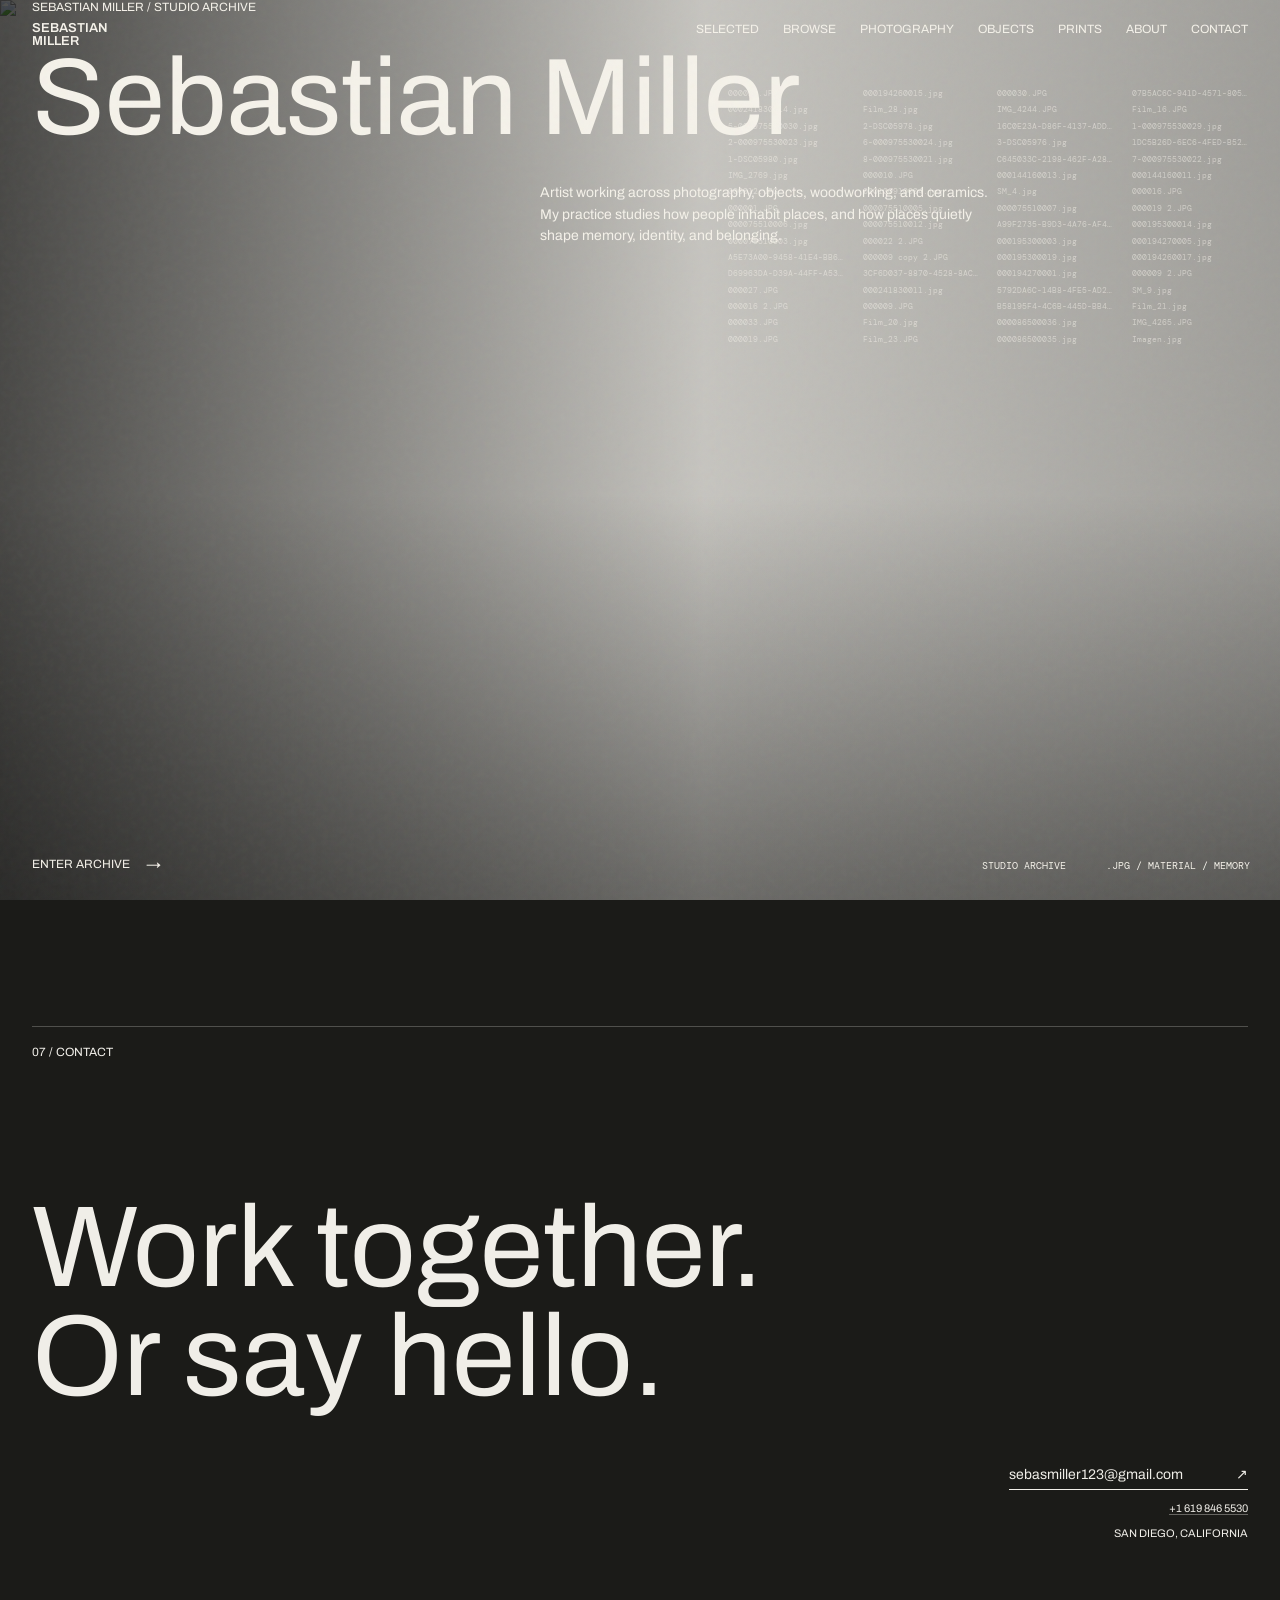
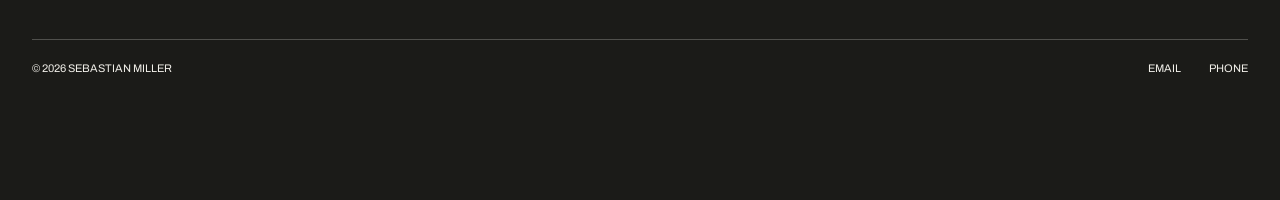
==== index.html @ 16d0d851 "Publish Sebastian Miller portfolio" ====
<!doctype html>
<html lang="en">
<head>
  <meta charset="UTF-8">
  <meta name="viewport" content="width=device-width, initial-scale=1.0">
  <meta name="description" content="Sebastian Miller portfolio exploring photography, objects, place, memory, identity, and material culture.">
  <title>Sebastian Miller - Photography and Objects</title>
  <link rel="preconnect" href="https://fonts.googleapis.com">
  <link rel="preconnect" href="https://fonts.gstatic.com" crossorigin>
  <link href="https://fonts.googleapis.com/css2?family=Archivo:wght@300;400;500;600&family=DM+Mono:wght@300;400&display=swap" rel="stylesheet">
  <link rel="stylesheet" href="styles.css">
</head>
<body>
  <div class="grain" aria-hidden="true"></div>
  <header class="site-header">
    <a class="wordmark" href="#home" data-section-link="home" aria-label="Sebastian Miller, home"><span>Sebastian</span><span>Miller</span></a>
    <button class="menu-toggle" aria-expanded="false" aria-controls="site-nav"><span>Menu</span><span class="menu-icon"></span></button>
    <nav id="site-nav" class="site-nav" aria-label="Primary navigation">
      <a href="#selected" data-section-link="selected">Selected</a>
      <a href="#work" data-section-link="work">Browse</a>
      <a href="#photography" data-section-link="photography">Photography</a>
      <a href="#objects" data-section-link="objects">Objects</a>
      <a href="#prints" data-section-link="prints">Prints</a>
      <a href="#about" data-section-link="about">About</a>
      <a href="#contact" data-section-link="contact">Contact</a>
    </nav>
  </header>

  <main id="top">
    <section id="home" class="hero nav-hero site-panel active-panel">
      <div class="hero-copy">
        <p class="eyebrow">Sebastian Miller / Studio Archive</p>
        <h1>Sebastian Miller</h1>
        <p class="hero-note">Artist working across photography, objects, woodworking, and ceramics. My practice studies how people inhabit places, and how places quietly shape memory, identity, and belonging.</p>
      </div>
      <div class="archive-code" aria-hidden="true">
<div class="archive-column"><span>000011.JPG</span><span>000241830014.jpg</span><span>5-000975530030.jpg</span><span>2-000975530023.jpg</span><span>1-DSC05980.jpg</span><span>IMG_2769.jpg</span><span>000012.JPG</span><span>000001.JPG</span><span>000075510006.jpg</span><span>000075510003.jpg</span><span>A5E73A00-9458-41E4-BB6E-BE248E850BDD.jpg</span><span>D69963DA-D39A-44FF-A53E-682F932A05EB.jpg</span><span>000027.JPG</span><span>000016 2.JPG</span><span>000033.JPG</span><span>000019.JPG</span></div>
<div class="archive-column"><span>000194260015.jpg</span><span>Film_28.jpg</span><span>2-DSC05978.jpg</span><span>6-000975530024.jpg</span><span>8-000975530021.jpg</span><span>000010.JPG</span><span>000100910004.jpg</span><span>000075510005.jpg</span><span>000075510012.jpg</span><span>000022 2.JPG</span><span>000009 copy 2.JPG</span><span>3CF6D037-8870-4528-8AC1-1853004C010E.jpg</span><span>000241830011.jpg</span><span>000009.JPG</span><span>Film_20.jpg</span><span>Film_23.JPG</span></div>
<div class="archive-column"><span>000030.JPG</span><span>IMG_4244.JPG</span><span>16C0E23A-D86F-4137-ADDE-1408813AC9B0_L0_001-3_23_2026, 11_59_00 PM.jpg</span><span>3-DSC05976.jpg</span><span>C645033C-2198-462F-A28F-941F635E1765_L0_001-3_23_2026, 11_59_03 PM.jpg</span><span>000144160013.jpg</span><span>SM_4.jpg</span><span>000075510007.jpg</span><span>A99F2735-B9D3-4A76-AF4C-BC0A493AC32F.jpg</span><span>000195300003.jpg</span><span>000195300019.jpg</span><span>000194270001.jpg</span><span>5792DA6C-14B8-4FE5-AD27-292FDDA94606.jpg</span><span>B58195F4-4C6B-445D-BB4E-728FB3EC73D9.jpg</span><span>000086500036.jpg</span><span>000086500035.jpg</span></div>
<div class="archive-column"><span>07B5AC6C-941D-4571-805A-B098AA928402.jpg</span><span>Film_16.JPG</span><span>1-000975530029.jpg</span><span>1DC5B26D-6EC6-4FED-B52D-4A788DF22349_L0_001-3_23_2026, 11_59_02 PM.jpg</span><span>7-000975530022.jpg</span><span>000144160011.jpg</span><span>000016.JPG</span><span>000019 2.JPG</span><span>000195300014.jpg</span><span>000194270005.jpg</span><span>000194260017.jpg</span><span>000009 2.JPG</span><span>SM_9.jpg</span><span>Film_21.jpg</span><span>IMG_4265.JPG</span><span>Imagen.jpg</span></div>
      </div>
      <figure class="hero-media"><img src="assets/web_images/ph-portf/163_img-2769.jpg" alt="Coastline seen through a window"><figcaption><span>Studio archive</span><span>.jpg / material / memory</span></figcaption></figure>
      <button class="scroll-cue section-cue" type="button" data-section-link="selected">Enter archive <span>→</span></button>
    </section>


    <section id="selected" class="site-panel selected-section">
      <div class="section-heading">
        <p class="eyebrow">01 / Selected work</p>
        <p class="section-note">A first look at photographs and objects concerned with place, memory, everyday life, and the traces people leave behind.</p>
      </div>
      <div class="slider-tools" aria-label="Selected work controls"><button type="button" data-slide-prev="selected-grid">Prev</button><button type="button" data-slide-next="selected-grid">Next</button></div>
      <div id="selected-grid" class="selected-grid slide-rail">
<article class="project selected-card" data-category="photography coast water">
  <button class="project-open" data-image="assets/web_images/ca0s-2/002_000011.jpg" data-title="002 - 000011.JPG" data-meta="Photography / Coast · Candidate tag">
    <span class="project-image"><img src="assets/web_images/ca0s-2/002_000011.jpg" alt="Candidate visual tag: coast; horses; beach; public life" loading="lazy"></span>
    <span class="project-info"><span>002 - 000011.JPG</span><span>Photography / Coast</span></span>
  </button>
</article>
<article class="project selected-card" data-category="photography coast water">
  <button class="project-open" data-image="assets/web_images/ca0s-2/030_000194260015.jpg" data-title="030 - 000194260015.jpg" data-meta="Photography / Coast · Candidate tag">
    <span class="project-image"><img src="assets/web_images/ca0s-2/030_000194260015.jpg" alt="Candidate visual tag: coast; pier; bubbles; water" loading="lazy"></span>
    <span class="project-info"><span>030 - 000194260015.jpg</span><span>Photography / Coast</span></span>
  </button>
</article>
<article class="project selected-card" data-category="photography community">
  <button class="project-open" data-image="assets/web_images/ca0s-2/041_000030.jpg" data-title="041 - 000030.JPG" data-meta="Photography / Community · Candidate tag">
    <span class="project-image"><img src="assets/web_images/ca0s-2/041_000030.jpg" alt="Candidate visual tag: bmx; group; youth; community" loading="lazy"></span>
    <span class="project-info"><span>041 - 000030.JPG</span><span>Photography / Community</span></span>
  </button>
</article>
<article class="project selected-card" data-category="photography nature animals">
  <button class="project-open" data-image="assets/web_images/ca0s-2/050_07b5ac6c-941d-4571-805a-b098aa928402.jpg" data-title="050 - 07B5AC6C-941D-4571-805A-B098AA928402.jpg" data-meta="Photography / Nature · Candidate tag">
    <span class="project-image"><img src="assets/web_images/ca0s-2/050_07b5ac6c-941d-4571-805a-b098aa928402.jpg" alt="Candidate visual tag: flowers; plant; detail" loading="lazy"></span>
    <span class="project-info"><span>050 - 07B5AC6C-941D-4571-805A-B098AA928402.jpg</span><span>Photography / Nature</span></span>
  </button>
</article>
<article class="project selected-card" data-category="photography landscape">
  <button class="project-open" data-image="assets/web_images/ca0s-2/052_000241830014.jpg" data-title="052 - 000241830014.jpg" data-meta="Photography / Landscape · Candidate tag">
    <span class="project-image"><img src="assets/web_images/ca0s-2/052_000241830014.jpg" alt="Candidate visual tag: landscape; sunset; minimal" loading="lazy"></span>
    <span class="project-info"><span>052 - 000241830014.jpg</span><span>Photography / Landscape</span></span>
  </button>
</article>
<article class="project selected-card" data-category="photography community architecture">
  <button class="project-open" data-image="assets/web_images/caos2-2/104_film-28.jpg" data-title="104 - Film_28.jpg" data-meta="Photography / Community · Candidate tag">
    <span class="project-image"><img src="assets/web_images/caos2-2/104_film-28.jpg" alt="Candidate visual tag: skate/bmx; architecture; urban" loading="lazy"></span>
    <span class="project-info"><span>104 - Film_28.jpg</span><span>Photography / Community</span></span>
  </button>
</article>
<article class="project selected-card" data-category="photography nature night animals">
  <button class="project-open" data-image="assets/web_images/caos2-2/109_img-4244.jpg" data-title="109 - IMG_4244.JPG" data-meta="Photography / Nature · Candidate tag">
    <span class="project-image"><img src="assets/web_images/caos2-2/109_img-4244.jpg" alt="Candidate visual tag: plants; night; black-and-white" loading="lazy"></span>
    <span class="project-info"><span>109 - IMG_4244.JPG</span><span>Photography / Nature</span></span>
  </button>
</article>
<article class="project selected-card" data-category="photography architecture">
  <button class="project-open" data-image="assets/web_images/caos2-2/113_film-16.jpg" data-title="113 - Film_16.JPG" data-meta="Photography / Architecture · Candidate tag">
    <span class="project-image"><img src="assets/web_images/caos2-2/113_film-16.jpg" alt="Candidate visual tag: architecture; gate; plants" loading="lazy"></span>
    <span class="project-info"><span>113 - Film_16.JPG</span><span>Photography / Architecture</span></span>
  </button>
</article>
<article class="project selected-card" data-category="furniture objects landscape chair wood">
  <button class="project-open" data-image="assets/web_images/furniture/124_5-000975530030.jpg" data-title="124 - 5-000975530030.jpg" data-meta="Furniture / Objects · Candidate tag">
    <span class="project-image"><img src="assets/web_images/furniture/124_5-000975530030.jpg" alt="Candidate visual tag: chair; furniture; landscape" loading="lazy"></span>
    <span class="project-info"><span>124 - 5-000975530030.jpg</span><span>Furniture / Objects</span></span>
  </button>
</article>
<article class="project selected-card" data-category="furniture objects wood">
  <button class="project-open" data-image="assets/web_images/furniture/127_2-dsc05978.jpg" data-title="127 - 2-DSC05978.jpg" data-meta="Furniture / Objects · Candidate tag">
    <span class="project-image"><img src="assets/web_images/furniture/127_2-dsc05978.jpg" alt="Candidate visual tag: wall-mounted wood object; furniture/object" loading="lazy"></span>
    <span class="project-info"><span>127 - 2-DSC05978.jpg</span><span>Furniture / Objects</span></span>
  </button>
</article>
<article class="project selected-card" data-category="furniture objects ceramic ceramics">
  <button class="project-open" data-image="assets/web_images/furniture/128_16c0e23a-d86f-4137-adde-1408813ac9b0-l0-001-3-23.jpg" data-title="128 - 16C0E23A-D86F-4137-ADDE-1408813AC9B0_L0_001-3_23_2026, 11_59_00 PM.jpg" data-meta="Furniture / Objects · Candidate tag">
    <span class="project-image"><img src="assets/web_images/furniture/128_16c0e23a-d86f-4137-adde-1408813ac9b0-l0-001-3-23.jpg" alt="Candidate visual tag: ceramic/object; cats; product documentation" loading="lazy"></span>
    <span class="project-info"><span>128 - 16C0E23A-D86F-4137-ADDE-1408813AC9B0_L0_001-3_23_2026, 11_59_00 PM.jpg</span><span>Furniture / Objects</span></span>
  </button>
</article>
<article class="project selected-card" data-category="furniture objects landscape chair wood">
  <button class="project-open" data-image="assets/web_images/furniture/129_1-000975530029.jpg" data-title="129 - 1-000975530029.jpg" data-meta="Furniture / Objects · Candidate tag">
    <span class="project-image"><img src="assets/web_images/furniture/129_1-000975530029.jpg" alt="Candidate visual tag: chair; furniture; landscape" loading="lazy"></span>
    <span class="project-info"><span>129 - 1-000975530029.jpg</span><span>Furniture / Objects</span></span>
  </button>
</article>
<article class="project selected-card" data-category="furniture objects landscape chair wood">
  <button class="project-open" data-image="assets/web_images/furniture/130_2-000975530023.jpg" data-title="130 - 2-000975530023.jpg" data-meta="Furniture / Objects · Candidate tag">
    <span class="project-image"><img src="assets/web_images/furniture/130_2-000975530023.jpg" alt="Candidate visual tag: chair; stool; furniture; landscape" loading="lazy"></span>
    <span class="project-info"><span>130 - 2-000975530023.jpg</span><span>Furniture / Objects</span></span>
  </button>
</article>
<article class="project selected-card" data-category="furniture objects landscape chair wood">
  <button class="project-open" data-image="assets/web_images/furniture/131_6-000975530024.jpg" data-title="131 - 6-000975530024.jpg" data-meta="Furniture / Objects · Candidate tag">
    <span class="project-image"><img src="assets/web_images/furniture/131_6-000975530024.jpg" alt="Candidate visual tag: chair detail; furniture; landscape" loading="lazy"></span>
    <span class="project-info"><span>131 - 6-000975530024.jpg</span><span>Furniture / Objects</span></span>
  </button>
</article>
<article class="project selected-card" data-category="furniture objects wood">
  <button class="project-open" data-image="assets/web_images/furniture/132_3-dsc05976.jpg" data-title="132 - 3-DSC05976.jpg" data-meta="Furniture / Objects · Candidate tag">
    <span class="project-image"><img src="assets/web_images/furniture/132_3-dsc05976.jpg" alt="Candidate visual tag: wall-mounted wood object; furniture/object" loading="lazy"></span>
    <span class="project-info"><span>132 - 3-DSC05976.jpg</span><span>Furniture / Objects</span></span>
  </button>
</article>
<article class="project selected-card" data-category="furniture objects chair wood">
  <button class="project-open" data-image="assets/web_images/furniture/134_1dc5b26d-6ec6-4fed-b52d-4a788df22349-l0-001-3-23.jpg" data-title="134 - 1DC5B26D-6EC6-4FED-B52D-4A788DF22349_L0_001-3_23_2026, 11_59_02 PM.jpg" data-meta="Furniture / Objects · Candidate tag">
    <span class="project-image"><img src="assets/web_images/furniture/134_1dc5b26d-6ec6-4fed-b52d-4a788df22349-l0-001-3-23.jpg" alt="Candidate visual tag: chair; furniture; product documentation" loading="lazy"></span>
    <span class="project-info"><span>134 - 1DC5B26D-6EC6-4FED-B52D-4A788DF22349_L0_001-3_23_2026, 11_59_02 PM.jpg</span><span>Furniture / Objects</span></span>
  </button>
</article>
<article class="project selected-card" data-category="furniture objects interior wood">
  <button class="project-open" data-image="assets/web_images/furniture/135_1-dsc05980.jpg" data-title="135 - 1-DSC05980.jpg" data-meta="Furniture / Objects · Candidate tag">
    <span class="project-image"><img src="assets/web_images/furniture/135_1-dsc05980.jpg" alt="Candidate visual tag: wall shelf; furniture/object; interior" loading="lazy"></span>
    <span class="project-info"><span>135 - 1-DSC05980.jpg</span><span>Furniture / Objects</span></span>
  </button>
</article>
<article class="project selected-card" data-category="furniture objects landscape chair wood">
  <button class="project-open" data-image="assets/web_images/furniture/136_8-000975530021.jpg" data-title="136 - 8-000975530021.jpg" data-meta="Furniture / Objects · Candidate tag">
    <span class="project-image"><img src="assets/web_images/furniture/136_8-000975530021.jpg" alt="Candidate visual tag: chair; furniture; landscape" loading="lazy"></span>
    <span class="project-info"><span>136 - 8-000975530021.jpg</span><span>Furniture / Objects</span></span>
  </button>
</article>
<article class="project selected-card" data-category="furniture objects chair wood">
  <button class="project-open" data-image="assets/web_images/furniture/140_c645033c-2198-462f-a28f-941f635e1765-l0-001-3-23.jpg" data-title="140 - C645033C-2198-462F-A28F-941F635E1765_L0_001-3_23_2026, 11_59_03 PM.jpg" data-meta="Furniture / Objects · Candidate tag">
    <span class="project-image"><img src="assets/web_images/furniture/140_c645033c-2198-462f-a28f-941f635e1765-l0-001-3-23.jpg" alt="Candidate visual tag: chair; furniture; product documentation" loading="lazy"></span>
    <span class="project-info"><span>140 - C645033C-2198-462F-A28F-941F635E1765_L0_001-3_23_2026, 11_59_03 PM.jpg</span><span>Furniture / Objects</span></span>
  </button>
</article>
<article class="project selected-card" data-category="furniture objects landscape chair wood">
  <button class="project-open" data-image="assets/web_images/furniture/141_7-000975530022.jpg" data-title="141 - 7-000975530022.jpg" data-meta="Furniture / Objects · Candidate tag">
    <span class="project-image"><img src="assets/web_images/furniture/141_7-000975530022.jpg" alt="Candidate visual tag: chair; furniture; landscape" loading="lazy"></span>
    <span class="project-info"><span>141 - 7-000975530022.jpg</span><span>Furniture / Objects</span></span>
  </button>
</article>
<article class="project selected-card" data-category="photography landscape coast interior water">
  <button class="project-open" data-image="assets/web_images/ph-portf/163_img-2769.jpg" data-title="163 - IMG_2769.jpg" data-meta="Photography / Interior · Candidate tag">
    <span class="project-image"><img src="assets/web_images/ph-portf/163_img-2769.jpg" alt="Candidate visual tag: window; coast; framed landscape" loading="lazy"></span>
    <span class="project-info"><span>163 - IMG_2769.jpg</span><span>Photography / Interior</span></span>
  </button>
</article>
      </div>
    </section>

    <section id="work" class="site-panel work-section">
      <div class="section-heading">
        <p class="eyebrow">02 / Browse the archive</p>
        <div class="filters" role="group" aria-label="Filter visible categories"><button class="filter active" data-filter="all">All</button>
<button class="filter" data-filter="photography">Photography</button>
<button class="filter" data-filter="objects">Objects</button>
<button class="filter" data-filter="wood">Wood</button>
<button class="filter" data-filter="ceramic">Ceramics</button>
<button class="filter" data-filter="drawings">Drawings / Process</button>
<button class="filter" data-filter="landscape">Landscape</button>
<button class="filter" data-filter="coast">Coast / Water</button>
<button class="filter" data-filter="street">Street / Community</button>
<button class="filter" data-filter="nature">Nature / Animals</button>
<button class="filter" data-filter="night">Night / Light</button>
<button class="filter" data-filter="architecture">Architecture</button>
<button class="filter" data-filter="abstract">Abstract</button></div>
      </div>
      <div class="navigation-note">
        <strong>Simple idea:</strong> the archive can be browsed through recurring visual threads: coast, street, architecture, nature, night, abstraction, wood, ceramics, interiors, and objects.
      </div>
      <div class="slider-tools" aria-label="Browse archive controls"><button type="button" data-slide-prev="browse-grid">Prev</button><button type="button" data-slide-next="browse-grid">Next</button></div>
      <div id="browse-grid" class="project-grid nav-grid slide-rail">
<article class="project nav-card" data-category="photography coast water">
  <button class="project-open" data-image="assets/web_images/ca0s-2/002_000011.jpg" data-title="002 - 000011.JPG" data-meta="Photography / Coast · Candidate tag">
    <span class="project-image"><img src="assets/web_images/ca0s-2/002_000011.jpg" alt="Candidate visual tag: coast; horses; beach; public life" loading="lazy"></span>
    <span class="project-info"><span>002 - 000011.JPG</span><span>Photography / Coast</span></span>
  </button>
</article>
<article class="project nav-card" data-category="photography abstract">
  <button class="project-open" data-image="assets/web_images/ca0s-2/004_000010.jpg" data-title="004 - 000010.JPG" data-meta="Photography / Abstract · Candidate tag">
    <span class="project-image"><img src="assets/web_images/ca0s-2/004_000010.jpg" alt="Candidate visual tag: abstract; object detail; black-and-white" loading="lazy"></span>
    <span class="project-info"><span>004 - 000010.JPG</span><span>Photography / Abstract</span></span>
  </button>
</article>
<article class="project nav-card" data-category="photography landscape nature animals">
  <button class="project-open" data-image="assets/web_images/ca0s-2/005_000144160013.jpg" data-title="005 - 000144160013.jpg" data-meta="Photography / Nature · Candidate tag">
    <span class="project-image"><img src="assets/web_images/ca0s-2/005_000144160013.jpg" alt="Candidate visual tag: animals; birds; landscape; black-and-white" loading="lazy"></span>
    <span class="project-info"><span>005 - 000144160013.jpg</span><span>Photography / Nature</span></span>
  </button>
</article>
<article class="project nav-card" data-category="photography nature animals">
  <button class="project-open" data-image="assets/web_images/ca0s-2/006_000144160011.jpg" data-title="006 - 000144160011.jpg" data-meta="Photography / Nature · Candidate tag">
    <span class="project-image"><img src="assets/web_images/ca0s-2/006_000144160011.jpg" alt="Candidate visual tag: animals; birds; sky; black-and-white" loading="lazy"></span>
    <span class="project-info"><span>006 - 000144160011.jpg</span><span>Photography / Nature</span></span>
  </button>
</article>
<article class="project nav-card" data-category="photography animals nature">
  <button class="project-open" data-image="assets/web_images/ca0s-2/007_000012.jpg" data-title="007 - 000012.JPG" data-meta="Photography / Animals · Candidate tag">
    <span class="project-image"><img src="assets/web_images/ca0s-2/007_000012.jpg" alt="Candidate visual tag: animal; cat; domestic; black-and-white" loading="lazy"></span>
    <span class="project-info"><span>007 - 000012.JPG</span><span>Photography / Animals</span></span>
  </button>
</article>
<article class="project nav-card" data-category="photography nature animals">
  <button class="project-open" data-image="assets/web_images/ca0s-2/008_000100910004.jpg" data-title="008 - 000100910004.jpg" data-meta="Photography / Nature · Candidate tag">
    <span class="project-image"><img src="assets/web_images/ca0s-2/008_000100910004.jpg" alt="Candidate visual tag: plants; canopy; color; sky" loading="lazy"></span>
    <span class="project-info"><span>008 - 000100910004.jpg</span><span>Photography / Nature</span></span>
  </button>
</article>
<article class="project nav-card" data-category="photography animals nature">
  <button class="project-open" data-image="assets/web_images/ca0s-2/009_sm-4.jpg" data-title="009 - SM_4.jpg" data-meta="Photography / Animals · Candidate tag">
    <span class="project-image"><img src="assets/web_images/ca0s-2/009_sm-4.jpg" alt="Candidate visual tag: animal; dog; beach; black-and-white" loading="lazy"></span>
    <span class="project-info"><span>009 - SM_4.jpg</span><span>Photography / Animals</span></span>
  </button>
</article>
<article class="project nav-card" data-category="photography street">
  <button class="project-open" data-image="assets/web_images/ca0s-2/013_000016.jpg" data-title="013 - 000016.JPG" data-meta="Photography / Street · Candidate tag">
    <span class="project-image"><img src="assets/web_images/ca0s-2/013_000016.jpg" alt="Candidate visual tag: protest; police; street; black-and-white" loading="lazy"></span>
    <span class="project-info"><span>013 - 000016.JPG</span><span>Photography / Street</span></span>
  </button>
</article>
<article class="project nav-card" data-category="photography animals nature">
  <button class="project-open" data-image="assets/web_images/ca0s-2/017_000001.jpg" data-title="017 - 000001.JPG" data-meta="Photography / Animals · Candidate tag">
    <span class="project-image"><img src="assets/web_images/ca0s-2/017_000001.jpg" alt="Candidate visual tag: animal; cat; roof; black-and-white" loading="lazy"></span>
    <span class="project-info"><span>017 - 000001.JPG</span><span>Photography / Animals</span></span>
  </button>
</article>
<article class="project nav-card" data-category="photography landscape">
  <button class="project-open" data-image="assets/web_images/ca0s-2/018_000075510005.jpg" data-title="018 - 000075510005.jpg" data-meta="Photography / Landscape · Candidate tag">
    <span class="project-image"><img src="assets/web_images/ca0s-2/018_000075510005.jpg" alt="Candidate visual tag: sunset; city; birds; landscape" loading="lazy"></span>
    <span class="project-info"><span>018 - 000075510005.jpg</span><span>Photography / Landscape</span></span>
  </button>
</article>
<article class="project nav-card" data-category="photography night light">
  <button class="project-open" data-image="assets/web_images/ca0s-2/019_000075510007.jpg" data-title="019 - 000075510007.jpg" data-meta="Photography / Night / Light · Candidate tag">
    <span class="project-image"><img src="assets/web_images/ca0s-2/019_000075510007.jpg" alt="Candidate visual tag: night; light; object; blur" loading="lazy"></span>
    <span class="project-info"><span>019 - 000075510007.jpg</span><span>Photography / Night / Light</span></span>
  </button>
</article>
<article class="project nav-card" data-category="photography night light">
  <button class="project-open" data-image="assets/web_images/ca0s-2/021_000019-2.jpg" data-title="021 - 000019 2.JPG" data-meta="Photography / Night / Light · Candidate tag">
    <span class="project-image"><img src="assets/web_images/ca0s-2/021_000019-2.jpg" alt="Candidate visual tag: night; bicycle; flash; movement" loading="lazy"></span>
    <span class="project-info"><span>021 - 000019 2.JPG</span><span>Photography / Night / Light</span></span>
  </button>
</article>
<article class="project nav-card" data-category="photography night light abstract">
  <button class="project-open" data-image="assets/web_images/ca0s-2/022_000075510006.jpg" data-title="022 - 000075510006.jpg" data-meta="Photography / Abstract · Candidate tag">
    <span class="project-image"><img src="assets/web_images/ca0s-2/022_000075510006.jpg" alt="Candidate visual tag: light; spark; abstract; night" loading="lazy"></span>
    <span class="project-info"><span>022 - 000075510006.jpg</span><span>Photography / Abstract</span></span>
  </button>
</article>
<article class="project nav-card" data-category="photography landscape">
  <button class="project-open" data-image="assets/web_images/ca0s-2/023_000075510012.jpg" data-title="023 - 000075510012.jpg" data-meta="Photography / Landscape · Candidate tag">
    <span class="project-image"><img src="assets/web_images/ca0s-2/023_000075510012.jpg" alt="Candidate visual tag: landscape; dry field; animal; rural" loading="lazy"></span>
    <span class="project-info"><span>023 - 000075510012.jpg</span><span>Photography / Landscape</span></span>
  </button>
</article>
<article class="project nav-card" data-category="photography landscape">
  <button class="project-open" data-image="assets/web_images/ca0s-2/024_a99f2735-b9d3-4a76-af4c-bc0a493ac32f.jpg" data-title="024 - A99F2735-B9D3-4A76-AF4C-BC0A493AC32F.jpg" data-meta="Photography / Landscape · Candidate tag">
    <span class="project-image"><img src="assets/web_images/ca0s-2/024_a99f2735-b9d3-4a76-af4c-bc0a493ac32f.jpg" alt="Candidate visual tag: landscape; dry field; animal; rural" loading="lazy"></span>
    <span class="project-info"><span>024 - A99F2735-B9D3-4A76-AF4C-BC0A493AC32F.jpg</span><span>Photography / Landscape</span></span>
  </button>
</article>
<article class="project nav-card" data-category="photography animals interior nature">
  <button class="project-open" data-image="assets/web_images/ca0s-2/025_000195300014.jpg" data-title="025 - 000195300014.jpg" data-meta="Photography / Animals · Candidate tag">
    <span class="project-image"><img src="assets/web_images/ca0s-2/025_000195300014.jpg" alt="Candidate visual tag: animal; cat; interior/window; black-and-white" loading="lazy"></span>
    <span class="project-info"><span>025 - 000195300014.jpg</span><span>Photography / Animals</span></span>
  </button>
</article>
<article class="project nav-card" data-category="photography nature animals">
  <button class="project-open" data-image="assets/web_images/ca0s-2/026_000075510003.jpg" data-title="026 - 000075510003.jpg" data-meta="Photography / Nature · Candidate tag">
    <span class="project-image"><img src="assets/web_images/ca0s-2/026_000075510003.jpg" alt="Candidate visual tag: bird; hand; nature; close-up" loading="lazy"></span>
    <span class="project-info"><span>026 - 000075510003.jpg</span><span>Photography / Nature</span></span>
  </button>
</article>
<article class="project nav-card" data-category="photography community">
  <button class="project-open" data-image="assets/web_images/ca0s-2/027_000022-2.jpg" data-title="027 - 000022 2.JPG" data-meta="Photography / Community · Candidate tag">
    <span class="project-image"><img src="assets/web_images/ca0s-2/027_000022-2.jpg" alt="Candidate visual tag: bmx; group; urban plaza; community" loading="lazy"></span>
    <span class="project-info"><span>027 - 000022 2.JPG</span><span>Photography / Community</span></span>
  </button>
</article>
<article class="project nav-card" data-category="photography architecture">
  <button class="project-open" data-image="assets/web_images/ca0s-2/028_000195300003.jpg" data-title="028 - 000195300003.jpg" data-meta="Photography / Architecture · Candidate tag">
    <span class="project-image"><img src="assets/web_images/ca0s-2/028_000195300003.jpg" alt="Candidate visual tag: architecture; structure; black-and-white" loading="lazy"></span>
    <span class="project-info"><span>028 - 000195300003.jpg</span><span>Photography / Architecture</span></span>
  </button>
</article>
<article class="project nav-card" data-category="photography landscape">
  <button class="project-open" data-image="assets/web_images/ca0s-2/029_000194270005.jpg" data-title="029 - 000194270005.jpg" data-meta="Photography / Landscape · Candidate tag">
    <span class="project-image"><img src="assets/web_images/ca0s-2/029_000194270005.jpg" alt="Candidate visual tag: landscape; hill; sky; minimal" loading="lazy"></span>
    <span class="project-info"><span>029 - 000194270005.jpg</span><span>Photography / Landscape</span></span>
  </button>
</article>
<article class="project nav-card" data-category="photography coast water">
  <button class="project-open" data-image="assets/web_images/ca0s-2/030_000194260015.jpg" data-title="030 - 000194260015.jpg" data-meta="Photography / Coast · Candidate tag">
    <span class="project-image"><img src="assets/web_images/ca0s-2/030_000194260015.jpg" alt="Candidate visual tag: coast; pier; bubbles; water" loading="lazy"></span>
    <span class="project-info"><span>030 - 000194260015.jpg</span><span>Photography / Coast</span></span>
  </button>
</article>
<article class="project nav-card" data-category="photography coast water">
  <button class="project-open" data-image="assets/web_images/ca0s-2/031_a5e73a00-9458-41e4-bb6e-be248e850bdd.jpg" data-title="031 - A5E73A00-9458-41E4-BB6E-BE248E850BDD.jpg" data-meta="Photography / Coast · Candidate tag">
    <span class="project-image"><img src="assets/web_images/ca0s-2/031_a5e73a00-9458-41e4-bb6e-be248e850bdd.jpg" alt="Candidate visual tag: water; boat; coastline" loading="lazy"></span>
    <span class="project-info"><span>031 - A5E73A00-9458-41E4-BB6E-BE248E850BDD.jpg</span><span>Photography / Coast</span></span>
  </button>
</article>
<article class="project nav-card" data-category="photography street night light">
  <button class="project-open" data-image="assets/web_images/ca0s-2/032_000009-copy-2.jpg" data-title="032 - 000009 copy 2.JPG" data-meta="Photography / Night / Light · Candidate tag">
    <span class="project-image"><img src="assets/web_images/ca0s-2/032_000009-copy-2.jpg" alt="Candidate visual tag: night street; movement; blur" loading="lazy"></span>
    <span class="project-info"><span>032 - 000009 copy 2.JPG</span><span>Photography / Night / Light</span></span>
  </button>
</article>
<article class="project nav-card" data-category="photography nature animals">
  <button class="project-open" data-image="assets/web_images/ca0s-2/033_000195300019.jpg" data-title="033 - 000195300019.jpg" data-meta="Photography / Nature · Candidate tag">
    <span class="project-image"><img src="assets/web_images/ca0s-2/033_000195300019.jpg" alt="Candidate visual tag: plants; flowers; black-and-white; texture" loading="lazy"></span>
    <span class="project-info"><span>033 - 000195300019.jpg</span><span>Photography / Nature</span></span>
  </button>
</article>
<article class="project nav-card" data-category="photography coast water">
  <button class="project-open" data-image="assets/web_images/ca0s-2/034_000194260017.jpg" data-title="034 - 000194260017.jpg" data-meta="Photography / Coast · Candidate tag">
    <span class="project-image"><img src="assets/web_images/ca0s-2/034_000194260017.jpg" alt="Candidate visual tag: coast; pier; bubbles; water" loading="lazy"></span>
    <span class="project-info"><span>034 - 000194260017.jpg</span><span>Photography / Coast</span></span>
  </button>
</article>
<article class="project nav-card" data-category="photography landscape">
  <button class="project-open" data-image="assets/web_images/ca0s-2/036_d69963da-d39a-44ff-a53e-682f932a05eb.jpg" data-title="036 - D69963DA-D39A-44FF-A53E-682F932A05EB.jpg" data-meta="Photography / Landscape · Candidate tag">
    <span class="project-image"><img src="assets/web_images/ca0s-2/036_d69963da-d39a-44ff-a53e-682f932a05eb.jpg" alt="Candidate visual tag: landscape; field; horizon" loading="lazy"></span>
    <span class="project-info"><span>036 - D69963DA-D39A-44FF-A53E-682F932A05EB.jpg</span><span>Photography / Landscape</span></span>
  </button>
</article>
<article class="project nav-card" data-category="photography coast water">
  <button class="project-open" data-image="assets/web_images/ca0s-2/039_3cf6d037-8870-4528-8ac1-1853004c010e.jpg" data-title="039 - 3CF6D037-8870-4528-8AC1-1853004C010E.jpg" data-meta="Photography / Coast · Candidate tag">
    <span class="project-image"><img src="assets/web_images/ca0s-2/039_3cf6d037-8870-4528-8ac1-1853004c010e.jpg" alt="Candidate visual tag: coast; sunset; water" loading="lazy"></span>
    <span class="project-info"><span>039 - 3CF6D037-8870-4528-8AC1-1853004C010E.jpg</span><span>Photography / Coast</span></span>
  </button>
</article>
<article class="project nav-card" data-category="photography coast water">
  <button class="project-open" data-image="assets/web_images/ca0s-2/040_000194270001.jpg" data-title="040 - 000194270001.jpg" data-meta="Photography / Coast · Candidate tag">
    <span class="project-image"><img src="assets/web_images/ca0s-2/040_000194270001.jpg" alt="Candidate visual tag: coast; horizon; sunset; color field" loading="lazy"></span>
    <span class="project-info"><span>040 - 000194270001.jpg</span><span>Photography / Coast</span></span>
  </button>
</article>
<article class="project nav-card" data-category="photography community">
  <button class="project-open" data-image="assets/web_images/ca0s-2/041_000030.jpg" data-title="041 - 000030.JPG" data-meta="Photography / Community · Candidate tag">
    <span class="project-image"><img src="assets/web_images/ca0s-2/041_000030.jpg" alt="Candidate visual tag: bmx; group; youth; community" loading="lazy"></span>
    <span class="project-info"><span>041 - 000030.JPG</span><span>Photography / Community</span></span>
  </button>
</article>
<article class="project nav-card" data-category="photography light abstract">
  <button class="project-open" data-image="assets/web_images/ca0s-2/043_000009-2.jpg" data-title="043 - 000009 2.JPG" data-meta="Photography / Abstract · Candidate tag">
    <span class="project-image"><img src="assets/web_images/ca0s-2/043_000009-2.jpg" alt="Candidate visual tag: abstract; color; light leak" loading="lazy"></span>
    <span class="project-info"><span>043 - 000009 2.JPG</span><span>Photography / Abstract</span></span>
  </button>
</article>
<article class="project nav-card" data-category="photography community">
  <button class="project-open" data-image="assets/web_images/ca0s-2/046_000027.jpg" data-title="046 - 000027.JPG" data-meta="Photography / Community · Candidate tag">
    <span class="project-image"><img src="assets/web_images/ca0s-2/046_000027.jpg" alt="Candidate visual tag: bmx; urban plaza; community" loading="lazy"></span>
    <span class="project-info"><span>046 - 000027.JPG</span><span>Photography / Community</span></span>
  </button>
</article>
<article class="project nav-card" data-category="photography landscape">
  <button class="project-open" data-image="assets/web_images/ca0s-2/047_000241830011.jpg" data-title="047 - 000241830011.jpg" data-meta="Photography / Landscape · Candidate tag">
    <span class="project-image"><img src="assets/web_images/ca0s-2/047_000241830011.jpg" alt="Candidate visual tag: landscape; sunset; field" loading="lazy"></span>
    <span class="project-info"><span>047 - 000241830011.jpg</span><span>Photography / Landscape</span></span>
  </button>
</article>
<article class="project nav-card" data-category="photography coast water">
  <button class="project-open" data-image="assets/web_images/ca0s-2/048_5792da6c-14b8-4fe5-ad27-292fdda94606.jpg" data-title="048 - 5792DA6C-14B8-4FE5-AD27-292FDDA94606.jpg" data-meta="Photography / Coast · Candidate tag">
    <span class="project-image"><img src="assets/web_images/ca0s-2/048_5792da6c-14b8-4fe5-ad27-292fdda94606.jpg" alt="Candidate visual tag: coast; sunset; color field" loading="lazy"></span>
    <span class="project-info"><span>048 - 5792DA6C-14B8-4FE5-AD27-292FDDA94606.jpg</span><span>Photography / Coast</span></span>
  </button>
</article>
<article class="project nav-card" data-category="photography nature animals">
  <button class="project-open" data-image="assets/web_images/ca0s-2/050_07b5ac6c-941d-4571-805a-b098aa928402.jpg" data-title="050 - 07B5AC6C-941D-4571-805A-B098AA928402.jpg" data-meta="Photography / Nature · Candidate tag">
    <span class="project-image"><img src="assets/web_images/ca0s-2/050_07b5ac6c-941d-4571-805a-b098aa928402.jpg" alt="Candidate visual tag: flowers; plant; detail" loading="lazy"></span>
    <span class="project-info"><span>050 - 07B5AC6C-941D-4571-805A-B098AA928402.jpg</span><span>Photography / Nature</span></span>
  </button>
</article>
<article class="project nav-card" data-category="photography landscape">
  <button class="project-open" data-image="assets/web_images/ca0s-2/052_000241830014.jpg" data-title="052 - 000241830014.jpg" data-meta="Photography / Landscape · Candidate tag">
    <span class="project-image"><img src="assets/web_images/ca0s-2/052_000241830014.jpg" alt="Candidate visual tag: landscape; sunset; minimal" loading="lazy"></span>
    <span class="project-info"><span>052 - 000241830014.jpg</span><span>Photography / Landscape</span></span>
  </button>
</article>
<article class="project nav-card" data-category="photography coast architecture water">
  <button class="project-open" data-image="assets/web_images/ca0s-2/053_sm-9.jpg" data-title="053 - SM_9.jpg" data-meta="Photography / Architecture · Candidate tag">
    <span class="project-image"><img src="assets/web_images/ca0s-2/053_sm-9.jpg" alt="Candidate visual tag: industrial; crane; coast; black-and-white" loading="lazy"></span>
    <span class="project-info"><span>053 - SM_9.jpg</span><span>Photography / Architecture</span></span>
  </button>
</article>
<article class="project nav-card" data-category="photography landscape">
  <button class="project-open" data-image="assets/web_images/ca0s-2/056_000016-2.jpg" data-title="056 - 000016 2.JPG" data-meta="Photography / Landscape · Candidate tag">
    <span class="project-image"><img src="assets/web_images/ca0s-2/056_000016-2.jpg" alt="Candidate visual tag: sunset; sky; landscape" loading="lazy"></span>
    <span class="project-info"><span>056 - 000016 2.JPG</span><span>Photography / Landscape</span></span>
  </button>
</article>
<article class="project nav-card" data-category="photography nature night animals">
  <button class="project-open" data-image="assets/web_images/ca0s-2/057_000009.jpg" data-title="057 - 000009.JPG" data-meta="Photography / Nature · Candidate tag">
    <span class="project-image"><img src="assets/web_images/ca0s-2/057_000009.jpg" alt="Candidate visual tag: flowers; night; flash" loading="lazy"></span>
    <span class="project-info"><span>057 - 000009.JPG</span><span>Photography / Nature</span></span>
  </button>
</article>
<article class="project nav-card" data-category="photography animals night nature">
  <button class="project-open" data-image="assets/web_images/ca0s-2/059_b58195f4-4c6b-445d-bb4e-728fb3ec73d9.jpg" data-title="059 - B58195F4-4C6B-445D-BB4E-728FB3EC73D9.jpg" data-meta="Photography / Animals · Candidate tag">
    <span class="project-image"><img src="assets/web_images/ca0s-2/059_b58195f4-4c6b-445d-bb4e-728fb3ec73d9.jpg" alt="Candidate visual tag: animal; dog; night; flash" loading="lazy"></span>
    <span class="project-info"><span>059 - B58195F4-4C6B-445D-BB4E-728FB3EC73D9.jpg</span><span>Photography / Animals</span></span>
  </button>
</article>
<article class="project nav-card" data-category="photography objects">
  <button class="project-open" data-image="assets/web_images/caos2-2/063_film-21.jpg" data-title="063 - Film_21.jpg" data-meta="Photography / Objects · Candidate tag">
    <span class="project-image"><img src="assets/web_images/caos2-2/063_film-21.jpg" alt="Candidate visual tag: object; reflection; circular detail" loading="lazy"></span>
    <span class="project-info"><span>063 - Film_21.jpg</span><span>Photography / Objects</span></span>
  </button>
</article>
<article class="project nav-card" data-category="photography water abstract">
  <button class="project-open" data-image="assets/web_images/caos2-2/065_000033.jpg" data-title="065 - 000033.JPG" data-meta="Photography / Abstract · Candidate tag">
    <span class="project-image"><img src="assets/web_images/caos2-2/065_000033.jpg" alt="Candidate visual tag: water; abstract; motion blur" loading="lazy"></span>
    <span class="project-info"><span>065 - 000033.JPG</span><span>Photography / Abstract</span></span>
  </button>
</article>
<article class="project nav-card" data-category="photography nature animals">
  <button class="project-open" data-image="assets/web_images/caos2-2/066_film-20.jpg" data-title="066 - Film_20.jpg" data-meta="Photography / Nature · Candidate tag">
    <span class="project-image"><img src="assets/web_images/caos2-2/066_film-20.jpg" alt="Candidate visual tag: flowers; plants; yellow" loading="lazy"></span>
    <span class="project-info"><span>066 - Film_20.jpg</span><span>Photography / Nature</span></span>
  </button>
</article>
<article class="project nav-card" data-category="photography night light">
  <button class="project-open" data-image="assets/web_images/caos2-2/067_000086500036.jpg" data-title="067 - 000086500036.jpg" data-meta="Photography / Night / Light · Candidate tag">
    <span class="project-image"><img src="assets/web_images/caos2-2/067_000086500036.jpg" alt="Candidate visual tag: tree branches; night; black-and-white" loading="lazy"></span>
    <span class="project-info"><span>067 - 000086500036.jpg</span><span>Photography / Night / Light</span></span>
  </button>
</article>
<article class="project nav-card" data-category="photography community">
  <button class="project-open" data-image="assets/web_images/caos2-2/068_img-4265.jpg" data-title="068 - IMG_4265.JPG" data-meta="Photography / Community · Candidate tag">
    <span class="project-image"><img src="assets/web_images/caos2-2/068_img-4265.jpg" alt="Candidate visual tag: bmx; skate/urban; black-and-white" loading="lazy"></span>
    <span class="project-info"><span>068 - IMG_4265.JPG</span><span>Photography / Community</span></span>
  </button>
</article>
<article class="project nav-card" data-category="photography landscape">
  <button class="project-open" data-image="assets/web_images/caos2-2/069_000019.jpg" data-title="069 - 000019.JPG" data-meta="Photography / Landscape · Candidate tag">
    <span class="project-image"><img src="assets/web_images/caos2-2/069_000019.jpg" alt="Candidate visual tag: sunset; hills; landscape" loading="lazy"></span>
    <span class="project-info"><span>069 - 000019.JPG</span><span>Photography / Landscape</span></span>
  </button>
</article>
<article class="project nav-card" data-category="photography objects">
  <button class="project-open" data-image="assets/web_images/caos2-2/071_film-23.jpg" data-title="071 - Film_23.JPG" data-meta="Photography / Objects · Candidate tag">
    <span class="project-image"><img src="assets/web_images/caos2-2/071_film-23.jpg" alt="Candidate visual tag: object; wheel/fan; close-up" loading="lazy"></span>
    <span class="project-info"><span>071 - Film_23.JPG</span><span>Photography / Objects</span></span>
  </button>
</article>
<article class="project nav-card" data-category="photography night light">
  <button class="project-open" data-image="assets/web_images/caos2-2/072_000086500035.jpg" data-title="072 - 000086500035.jpg" data-meta="Photography / Night / Light · Candidate tag">
    <span class="project-image"><img src="assets/web_images/caos2-2/072_000086500035.jpg" alt="Candidate visual tag: tree branches; night; black-and-white" loading="lazy"></span>
    <span class="project-info"><span>072 - 000086500035.jpg</span><span>Photography / Night / Light</span></span>
  </button>
</article>
<article class="project nav-card" data-category="drawings process">
  <button class="project-open" data-image="assets/web_images/caos2-2/074_imagen.jpg" data-title="074 - Imagen.jpg" data-meta="Drawings / Process · Candidate tag">
    <span class="project-image"><img src="assets/web_images/caos2-2/074_imagen.jpg" alt="Candidate visual tag: drawing; collage; graphic work" loading="lazy"></span>
    <span class="project-info"><span>074 - Imagen.jpg</span><span>Drawings / Process</span></span>
  </button>
</article>
<article class="project nav-card" data-category="photography light abstract">
  <button class="project-open" data-image="assets/web_images/caos2-2/075_film-33.jpg" data-title="075 - Film_33.jpg" data-meta="Photography / Abstract · Candidate tag">
    <span class="project-image"><img src="assets/web_images/caos2-2/075_film-33.jpg" alt="Candidate visual tag: abstract; light trails; color" loading="lazy"></span>
    <span class="project-info"><span>075 - Film_33.jpg</span><span>Photography / Abstract</span></span>
  </button>
</article>
<article class="project nav-card" data-category="photography landscape water">
  <button class="project-open" data-image="assets/web_images/caos2-2/078_000021.jpg" data-title="078 - 000021.JPG" data-meta="Photography / Landscape · Candidate tag">
    <span class="project-image"><img src="assets/web_images/caos2-2/078_000021.jpg" alt="Candidate visual tag: water; trees; landscape" loading="lazy"></span>
    <span class="project-info"><span>078 - 000021.JPG</span><span>Photography / Landscape</span></span>
  </button>
</article>
<article class="project nav-card" data-category="photography night light abstract">
  <button class="project-open" data-image="assets/web_images/caos2-2/079_film-32.jpg" data-title="079 - Film_32.jpg" data-meta="Photography / Abstract · Candidate tag">
    <span class="project-image"><img src="assets/web_images/caos2-2/079_film-32.jpg" alt="Candidate visual tag: abstract; light trails; night" loading="lazy"></span>
    <span class="project-info"><span>079 - Film_32.jpg</span><span>Photography / Abstract</span></span>
  </button>
</article>
<article class="project nav-card" data-category="photography coast water">
  <button class="project-open" data-image="assets/web_images/caos2-2/081_000029-2.jpg" data-title="081 - 000029 2.JPG" data-meta="Photography / Coast · Candidate tag">
    <span class="project-image"><img src="assets/web_images/caos2-2/081_000029-2.jpg" alt="Candidate visual tag: coast; sunset; water" loading="lazy"></span>
    <span class="project-info"><span>081 - 000029 2.JPG</span><span>Photography / Coast</span></span>
  </button>
</article>
<article class="project nav-card" data-category="photography nature night light animals">
  <button class="project-open" data-image="assets/web_images/caos2-2/082_img-2823.jpg" data-title="082 - IMG_2823.JPG" data-meta="Photography / Nature · Candidate tag">
    <span class="project-image"><img src="assets/web_images/caos2-2/082_img-2823.jpg" alt="Candidate visual tag: plants; path; night/low light" loading="lazy"></span>
    <span class="project-info"><span>082 - IMG_2823.JPG</span><span>Photography / Nature</span></span>
  </button>
</article>
<article class="project nav-card" data-category="photography landscape animals nature">
  <button class="project-open" data-image="assets/web_images/caos2-2/084_img-4263.jpg" data-title="084 - IMG_4263.JPG" data-meta="Photography / Animals · Candidate tag">
    <span class="project-image"><img src="assets/web_images/caos2-2/084_img-4263.jpg" alt="Candidate visual tag: animal; dog; dark landscape; black-and-white" loading="lazy"></span>
    <span class="project-info"><span>084 - IMG_4263.JPG</span><span>Photography / Animals</span></span>
  </button>
</article>
<article class="project nav-card" data-category="photography community architecture">
  <button class="project-open" data-image="assets/web_images/caos2-2/085_film-30.jpg" data-title="085 - Film_30.jpg" data-meta="Photography / Community · Candidate tag">
    <span class="project-image"><img src="assets/web_images/caos2-2/085_film-30.jpg" alt="Candidate visual tag: skate/bmx; architecture; urban" loading="lazy"></span>
    <span class="project-info"><span>085 - Film_30.jpg</span><span>Photography / Community</span></span>
  </button>
</article>
<article class="project nav-card" data-category="photography objects">
  <button class="project-open" data-image="assets/web_images/caos2-2/086_film-24.jpg" data-title="086 - Film_24.JPG" data-meta="Photography / Objects · Candidate tag">
    <span class="project-image"><img src="assets/web_images/caos2-2/086_film-24.jpg" alt="Candidate visual tag: object; wheel/fan; close-up" loading="lazy"></span>
    <span class="project-info"><span>086 - Film_24.JPG</span><span>Photography / Objects</span></span>
  </button>
</article>
<article class="project nav-card" data-category="photography abstract">
  <button class="project-open" data-image="assets/web_images/caos2-2/087_film-18.jpg" data-title="087 - Film_18.jpg" data-meta="Photography / Abstract · Candidate tag">
    <span class="project-image"><img src="assets/web_images/caos2-2/087_film-18.jpg" alt="Candidate visual tag: abstract; horizon; blur" loading="lazy"></span>
    <span class="project-info"><span>087 - Film_18.jpg</span><span>Photography / Abstract</span></span>
  </button>
</article>
<article class="project nav-card" data-category="photography water night">
  <button class="project-open" data-image="assets/web_images/caos2-2/088_000037.jpg" data-title="088 - 000037.JPG" data-meta="Photography / Water · Candidate tag">
    <span class="project-image"><img src="assets/web_images/caos2-2/088_000037.jpg" alt="Candidate visual tag: boat; water; night" loading="lazy"></span>
    <span class="project-info"><span>088 - 000037.JPG</span><span>Photography / Water</span></span>
  </button>
</article>
<article class="project nav-card" data-category="photography street night light">
  <button class="project-open" data-image="assets/web_images/caos2-2/089_film-25.jpg" data-title="089 - Film_25.jpg" data-meta="Photography / Night / Light · Candidate tag">
    <span class="project-image"><img src="assets/web_images/caos2-2/089_film-25.jpg" alt="Candidate visual tag: bicycle; street; night detail" loading="lazy"></span>
    <span class="project-info"><span>089 - Film_25.jpg</span><span>Photography / Night / Light</span></span>
  </button>
</article>
<article class="project nav-card" data-category="photography night light">
  <button class="project-open" data-image="assets/web_images/caos2-2/090_000086500033.jpg" data-title="090 - 000086500033.jpg" data-meta="Photography / Night / Light · Candidate tag">
    <span class="project-image"><img src="assets/web_images/caos2-2/090_000086500033.jpg" alt="Candidate visual tag: tree branches; night; black-and-white" loading="lazy"></span>
    <span class="project-info"><span>090 - 000086500033.jpg</span><span>Photography / Night / Light</span></span>
  </button>
</article>
<article class="project nav-card" data-category="objects interior">
  <button class="project-open" data-image="assets/web_images/caos2-2/091_000008-2.jpg" data-title="091 - 000008 2.JPG" data-meta="Objects / Interior · Candidate tag">
    <span class="project-image"><img src="assets/web_images/caos2-2/091_000008-2.jpg" alt="Candidate visual tag: interior; artwork; plant" loading="lazy"></span>
    <span class="project-info"><span>091 - 000008 2.JPG</span><span>Objects / Interior</span></span>
  </button>
</article>
<article class="project nav-card" data-category="drawings process">
  <button class="project-open" data-image="assets/web_images/caos2-2/092_img-9534.jpg" data-title="092 - IMG_9534.JPG" data-meta="Drawings / Process · Candidate tag">
    <span class="project-image"><img src="assets/web_images/caos2-2/092_img-9534.jpg" alt="Candidate visual tag: drawing; dense line work" loading="lazy"></span>
    <span class="project-info"><span>092 - IMG_9534.JPG</span><span>Drawings / Process</span></span>
  </button>
</article>
<article class="project nav-card" data-category="drawings process">
  <button class="project-open" data-image="assets/web_images/caos2-2/096_a3071b64-a8cd-4282-85cb-990f323129ae.jpg" data-title="096 - a3071b64-a8cd-4282-85cb-990f323129ae.jpg" data-meta="Drawings / Process · Candidate tag">
    <span class="project-image"><img src="assets/web_images/caos2-2/096_a3071b64-a8cd-4282-85cb-990f323129ae.jpg" alt="Candidate visual tag: drawing; object/animal; line work" loading="lazy"></span>
    <span class="project-info"><span>096 - a3071b64-a8cd-4282-85cb-990f323129ae.jpg</span><span>Drawings / Process</span></span>
  </button>
</article>
<article class="project nav-card" data-category="drawings process abstract">
  <button class="project-open" data-image="assets/web_images/caos2-2/097_img-7279.jpg" data-title="097 - IMG_7279.JPG" data-meta="Drawings / Process · Candidate tag">
    <span class="project-image"><img src="assets/web_images/caos2-2/097_img-7279.jpg" alt="Candidate visual tag: drawing; abstract line work" loading="lazy"></span>
    <span class="project-info"><span>097 - IMG_7279.JPG</span><span>Drawings / Process</span></span>
  </button>
</article>
<article class="project nav-card" data-category="photography landscape water">
  <button class="project-open" data-image="assets/web_images/caos2-2/098_000040.jpg" data-title="098 - 000040.JPG" data-meta="Photography / Landscape · Candidate tag">
    <span class="project-image"><img src="assets/web_images/caos2-2/098_000040.jpg" alt="Candidate visual tag: waterfall; landscape; travel" loading="lazy"></span>
    <span class="project-info"><span>098 - 000040.JPG</span><span>Photography / Landscape</span></span>
  </button>
</article>
<article class="project nav-card" data-category="photography coast night light water">
  <button class="project-open" data-image="assets/web_images/caos2-2/101_img-1345.jpg" data-title="101 - IMG_1345.JPG" data-meta="Photography / Coast · Candidate tag">
    <span class="project-image"><img src="assets/web_images/caos2-2/101_img-1345.jpg" alt="Candidate visual tag: coast; railing; pathway; night/low light" loading="lazy"></span>
    <span class="project-info"><span>101 - IMG_1345.JPG</span><span>Photography / Coast</span></span>
  </button>
</article>
<article class="project nav-card" data-category="photography objects">
  <button class="project-open" data-image="assets/web_images/caos2-2/102_img-8555.jpg" data-title="102 - IMG_8555.JPG" data-meta="Photography / Objects · Candidate tag">
    <span class="project-image"><img src="assets/web_images/caos2-2/102_img-8555.jpg" alt="Candidate visual tag: vehicle; red car; object" loading="lazy"></span>
    <span class="project-info"><span>102 - IMG_8555.JPG</span><span>Photography / Objects</span></span>
  </button>
</article>
<article class="project nav-card" data-category="photography coast water">
  <button class="project-open" data-image="assets/web_images/caos2-2/103_000029-copy.jpg" data-title="103 - 000029 copy.JPG" data-meta="Photography / Coast · Candidate tag">
    <span class="project-image"><img src="assets/web_images/caos2-2/103_000029-copy.jpg" alt="Candidate visual tag: coast; sunset; water" loading="lazy"></span>
    <span class="project-info"><span>103 - 000029 copy.JPG</span><span>Photography / Coast</span></span>
  </button>
</article>
<article class="project nav-card" data-category="photography community architecture">
  <button class="project-open" data-image="assets/web_images/caos2-2/104_film-28.jpg" data-title="104 - Film_28.jpg" data-meta="Photography / Community · Candidate tag">
    <span class="project-image"><img src="assets/web_images/caos2-2/104_film-28.jpg" alt="Candidate visual tag: skate/bmx; architecture; urban" loading="lazy"></span>
    <span class="project-info"><span>104 - Film_28.jpg</span><span>Photography / Community</span></span>
  </button>
</article>
<article class="project nav-card" data-category="photography landscape">
  <button class="project-open" data-image="assets/web_images/caos2-2/105_sm-25.jpg" data-title="105 - SM_25.JPG" data-meta="Photography / Landscape · Candidate tag">
    <span class="project-image"><img src="assets/web_images/caos2-2/105_sm-25.jpg" alt="Candidate visual tag: trees; landscape; black-and-white" loading="lazy"></span>
    <span class="project-info"><span>105 - SM_25.JPG</span><span>Photography / Landscape</span></span>
  </button>
</article>
<article class="project nav-card" data-category="photography architecture">
  <button class="project-open" data-image="assets/web_images/caos2-2/106_film-14.jpg" data-title="106 - Film_14.JPG" data-meta="Photography / Architecture · Candidate tag">
    <span class="project-image"><img src="assets/web_images/caos2-2/106_film-14.jpg" alt="Candidate visual tag: architecture; landmark; travel" loading="lazy"></span>
    <span class="project-info"><span>106 - Film_14.JPG</span><span>Photography / Architecture</span></span>
  </button>
</article>
<article class="project nav-card" data-category="photography nature night animals">
  <button class="project-open" data-image="assets/web_images/caos2-2/109_img-4244.jpg" data-title="109 - IMG_4244.JPG" data-meta="Photography / Nature · Candidate tag">
    <span class="project-image"><img src="assets/web_images/caos2-2/109_img-4244.jpg" alt="Candidate visual tag: plants; night; black-and-white" loading="lazy"></span>
    <span class="project-info"><span>109 - IMG_4244.JPG</span><span>Photography / Nature</span></span>
  </button>
</article>
<article class="project nav-card" data-category="photography landscape">
  <button class="project-open" data-image="assets/web_images/caos2-2/110_sm-26.jpg" data-title="110 - SM_26.JPG" data-meta="Photography / Landscape · Candidate tag">
    <span class="project-image"><img src="assets/web_images/caos2-2/110_sm-26.jpg" alt="Candidate visual tag: trees; landscape; black-and-white" loading="lazy"></span>
    <span class="project-info"><span>110 - SM_26.JPG</span><span>Photography / Landscape</span></span>
  </button>
</article>
<article class="project nav-card" data-category="photography light abstract">
  <button class="project-open" data-image="assets/web_images/caos2-2/111_film-03.jpg" data-title="111 - Film_03.jpg" data-meta="Photography / Abstract · Candidate tag">
    <span class="project-image"><img src="assets/web_images/caos2-2/111_film-03.jpg" alt="Candidate visual tag: abstract; light leak; color" loading="lazy"></span>
    <span class="project-info"><span>111 - Film_03.jpg</span><span>Photography / Abstract</span></span>
  </button>
</article>
<article class="project nav-card" data-category="photography landscape">
  <button class="project-open" data-image="assets/web_images/caos2-2/112_film-17.jpg" data-title="112 - Film_17.jpg" data-meta="Photography / Landscape · Candidate tag">
    <span class="project-image"><img src="assets/web_images/caos2-2/112_film-17.jpg" alt="Candidate visual tag: landscape; mountains; valley" loading="lazy"></span>
    <span class="project-info"><span>112 - Film_17.jpg</span><span>Photography / Landscape</span></span>
  </button>
</article>
<article class="project nav-card" data-category="photography architecture">
  <button class="project-open" data-image="assets/web_images/caos2-2/113_film-16.jpg" data-title="113 - Film_16.JPG" data-meta="Photography / Architecture · Candidate tag">
    <span class="project-image"><img src="assets/web_images/caos2-2/113_film-16.jpg" alt="Candidate visual tag: architecture; gate; plants" loading="lazy"></span>
    <span class="project-info"><span>113 - Film_16.JPG</span><span>Photography / Architecture</span></span>
  </button>
</article>
<article class="project nav-card" data-category="photography nature night animals">
  <button class="project-open" data-image="assets/web_images/caos2-2/114_img-4245.jpg" data-title="114 - IMG_4245.JPG" data-meta="Photography / Nature · Candidate tag">
    <span class="project-image"><img src="assets/web_images/caos2-2/114_img-4245.jpg" alt="Candidate visual tag: flowers; black-and-white; night/flash" loading="lazy"></span>
    <span class="project-info"><span>114 - IMG_4245.JPG</span><span>Photography / Nature</span></span>
  </button>
</article>
<article class="project nav-card" data-category="photography nature animals">
  <button class="project-open" data-image="assets/web_images/caos2-2/115_000015.jpg" data-title="115 - 000015.JPG" data-meta="Photography / Nature · Candidate tag">
    <span class="project-image"><img src="assets/web_images/caos2-2/115_000015.jpg" alt="Candidate visual tag: plants; cactus; sky" loading="lazy"></span>
    <span class="project-info"><span>115 - 000015.JPG</span><span>Photography / Nature</span></span>
  </button>
</article>
<article class="project nav-card" data-category="photography street night light">
  <button class="project-open" data-image="assets/web_images/caos2-2/116_000029.jpg" data-title="116 - 000029.JPG" data-meta="Photography / Night / Light · Candidate tag">
    <span class="project-image"><img src="assets/web_images/caos2-2/116_000029.jpg" alt="Candidate visual tag: signage; night; street" loading="lazy"></span>
    <span class="project-info"><span>116 - 000029.JPG</span><span>Photography / Night / Light</span></span>
  </button>
</article>
<article class="project nav-card" data-category="photography nature night animals">
  <button class="project-open" data-image="assets/web_images/caos2-2/117_img-4240.jpg" data-title="117 - IMG_4240.JPG" data-meta="Photography / Nature · Candidate tag">
    <span class="project-image"><img src="assets/web_images/caos2-2/117_img-4240.jpg" alt="Candidate visual tag: plants; night; black-and-white" loading="lazy"></span>
    <span class="project-info"><span>117 - IMG_4240.JPG</span><span>Photography / Nature</span></span>
  </button>
</article>
<article class="project nav-card" data-category="photography architecture">
  <button class="project-open" data-image="assets/web_images/caos2-2/118_img-0150.jpg" data-title="118 - IMG_0150.JPG" data-meta="Photography / Architecture · Candidate tag">
    <span class="project-image"><img src="assets/web_images/caos2-2/118_img-0150.jpg" alt="Candidate visual tag: architecture; reflection; black-and-white" loading="lazy"></span>
    <span class="project-info"><span>118 - IMG_0150.JPG</span><span>Photography / Architecture</span></span>
  </button>
</article>
<article class="project nav-card" data-category="photography night light interior">
  <button class="project-open" data-image="assets/web_images/caos2-2/120_film-04.jpg" data-title="120 - Film_04.JPG" data-meta="Photography / Interior · Candidate tag">
    <span class="project-image"><img src="assets/web_images/caos2-2/120_film-04.jpg" alt="Candidate visual tag: interior; archway; night/light" loading="lazy"></span>
    <span class="project-info"><span>120 - Film_04.JPG</span><span>Photography / Interior</span></span>
  </button>
</article>
<article class="project nav-card" data-category="furniture objects interior">
  <button class="project-open" data-image="assets/web_images/furniture/123_8283b3cf-d87e-4209-a91b-be3614759077-l0-001-3-24.jpg" data-title="123 - 8283B3CF-D87E-4209-A91B-BE3614759077_L0_001-3_24_2026, 12_13_05 AM.jpg" data-meta="Objects / Interior · Candidate tag">
    <span class="project-image"><img src="assets/web_images/furniture/123_8283b3cf-d87e-4209-a91b-be3614759077-l0-001-3-24.jpg" alt="Candidate visual tag: framed artwork; interior; object" loading="lazy"></span>
    <span class="project-info"><span>123 - 8283B3CF-D87E-4209-A91B-BE3614759077_L0_001-3_24_2026, 12_13_05 AM.jpg</span><span>Objects / Interior</span></span>
  </button>
</article>
<article class="project nav-card" data-category="furniture objects landscape chair wood">
  <button class="project-open" data-image="assets/web_images/furniture/124_5-000975530030.jpg" data-title="124 - 5-000975530030.jpg" data-meta="Furniture / Objects · Candidate tag">
    <span class="project-image"><img src="assets/web_images/furniture/124_5-000975530030.jpg" alt="Candidate visual tag: chair; furniture; landscape" loading="lazy"></span>
    <span class="project-info"><span>124 - 5-000975530030.jpg</span><span>Furniture / Objects</span></span>
  </button>
</article>
<article class="project nav-card" data-category="furniture objects interior">
  <button class="project-open" data-image="assets/web_images/furniture/125_01d8dd9a-caf5-435e-8ebe-2064a92983da-l0-001-3-23.jpg" data-title="125 - 01D8DD9A-CAF5-435E-8EBE-2064A92983DA_L0_001-3_23_2026, 11_47_19 PM.jpg" data-meta="Objects / Interior · Candidate tag">
    <span class="project-image"><img src="assets/web_images/furniture/125_01d8dd9a-caf5-435e-8ebe-2064a92983da-l0-001-3-23.jpg" alt="Candidate visual tag: painting/object; animal; interior" loading="lazy"></span>
    <span class="project-info"><span>125 - 01D8DD9A-CAF5-435E-8EBE-2064A92983DA_L0_001-3_23_2026, 11_47_19 PM.jpg</span><span>Objects / Interior</span></span>
  </button>
</article>
<article class="project nav-card" data-category="furniture objects wood">
  <button class="project-open" data-image="assets/web_images/furniture/127_2-dsc05978.jpg" data-title="127 - 2-DSC05978.jpg" data-meta="Furniture / Objects · Candidate tag">
    <span class="project-image"><img src="assets/web_images/furniture/127_2-dsc05978.jpg" alt="Candidate visual tag: wall-mounted wood object; furniture/object" loading="lazy"></span>
    <span class="project-info"><span>127 - 2-DSC05978.jpg</span><span>Furniture / Objects</span></span>
  </button>
</article>
<article class="project nav-card" data-category="furniture objects ceramic ceramics">
  <button class="project-open" data-image="assets/web_images/furniture/128_16c0e23a-d86f-4137-adde-1408813ac9b0-l0-001-3-23.jpg" data-title="128 - 16C0E23A-D86F-4137-ADDE-1408813AC9B0_L0_001-3_23_2026, 11_59_00 PM.jpg" data-meta="Furniture / Objects · Candidate tag">
    <span class="project-image"><img src="assets/web_images/furniture/128_16c0e23a-d86f-4137-adde-1408813ac9b0-l0-001-3-23.jpg" alt="Candidate visual tag: ceramic/object; cats; product documentation" loading="lazy"></span>
    <span class="project-info"><span>128 - 16C0E23A-D86F-4137-ADDE-1408813AC9B0_L0_001-3_23_2026, 11_59_00 PM.jpg</span><span>Furniture / Objects</span></span>
  </button>
</article>
<article class="project nav-card" data-category="furniture objects landscape chair wood">
  <button class="project-open" data-image="assets/web_images/furniture/129_1-000975530029.jpg" data-title="129 - 1-000975530029.jpg" data-meta="Furniture / Objects · Candidate tag">
    <span class="project-image"><img src="assets/web_images/furniture/129_1-000975530029.jpg" alt="Candidate visual tag: chair; furniture; landscape" loading="lazy"></span>
    <span class="project-info"><span>129 - 1-000975530029.jpg</span><span>Furniture / Objects</span></span>
  </button>
</article>
<article class="project nav-card" data-category="furniture objects landscape chair wood">
  <button class="project-open" data-image="assets/web_images/furniture/130_2-000975530023.jpg" data-title="130 - 2-000975530023.jpg" data-meta="Furniture / Objects · Candidate tag">
    <span class="project-image"><img src="assets/web_images/furniture/130_2-000975530023.jpg" alt="Candidate visual tag: chair; stool; furniture; landscape" loading="lazy"></span>
    <span class="project-info"><span>130 - 2-000975530023.jpg</span><span>Furniture / Objects</span></span>
  </button>
</article>
<article class="project nav-card" data-category="furniture objects landscape chair wood">
  <button class="project-open" data-image="assets/web_images/furniture/131_6-000975530024.jpg" data-title="131 - 6-000975530024.jpg" data-meta="Furniture / Objects · Candidate tag">
    <span class="project-image"><img src="assets/web_images/furniture/131_6-000975530024.jpg" alt="Candidate visual tag: chair detail; furniture; landscape" loading="lazy"></span>
    <span class="project-info"><span>131 - 6-000975530024.jpg</span><span>Furniture / Objects</span></span>
  </button>
</article>
<article class="project nav-card" data-category="furniture objects wood">
  <button class="project-open" data-image="assets/web_images/furniture/132_3-dsc05976.jpg" data-title="132 - 3-DSC05976.jpg" data-meta="Furniture / Objects · Candidate tag">
    <span class="project-image"><img src="assets/web_images/furniture/132_3-dsc05976.jpg" alt="Candidate visual tag: wall-mounted wood object; furniture/object" loading="lazy"></span>
    <span class="project-info"><span>132 - 3-DSC05976.jpg</span><span>Furniture / Objects</span></span>
  </button>
</article>
<article class="project nav-card" data-category="photography furniture objects">
  <button class="project-open" data-image="assets/web_images/furniture/133_4d79c672-b9e2-441c-b82f-c56b91e7de2b-l0-001-3-23.jpg" data-title="133 - 4D79C672-B9E2-441C-B82F-C56B91E7DE2B_L0_001-3_23_2026, 11_58_56 PM.jpg" data-meta="Photography / Objects · Candidate tag">
    <span class="project-image"><img src="assets/web_images/furniture/133_4d79c672-b9e2-441c-b82f-c56b91e7de2b-l0-001-3-23.jpg" alt="Candidate visual tag: object; bottle; casual still life" loading="lazy"></span>
    <span class="project-info"><span>133 - 4D79C672-B9E2-441C-B82F-C56B91E7DE2B_L0_001-3_23_2026, 11_58_56 PM.jpg</span><span>Photography / Objects</span></span>
  </button>
</article>
<article class="project nav-card" data-category="furniture objects chair wood">
  <button class="project-open" data-image="assets/web_images/furniture/134_1dc5b26d-6ec6-4fed-b52d-4a788df22349-l0-001-3-23.jpg" data-title="134 - 1DC5B26D-6EC6-4FED-B52D-4A788DF22349_L0_001-3_23_2026, 11_59_02 PM.jpg" data-meta="Furniture / Objects · Candidate tag">
    <span class="project-image"><img src="assets/web_images/furniture/134_1dc5b26d-6ec6-4fed-b52d-4a788df22349-l0-001-3-23.jpg" alt="Candidate visual tag: chair; furniture; product documentation" loading="lazy"></span>
    <span class="project-info"><span>134 - 1DC5B26D-6EC6-4FED-B52D-4A788DF22349_L0_001-3_23_2026, 11_59_02 PM.jpg</span><span>Furniture / Objects</span></span>
  </button>
</article>
<article class="project nav-card" data-category="furniture objects interior wood">
  <button class="project-open" data-image="assets/web_images/furniture/135_1-dsc05980.jpg" data-title="135 - 1-DSC05980.jpg" data-meta="Furniture / Objects · Candidate tag">
    <span class="project-image"><img src="assets/web_images/furniture/135_1-dsc05980.jpg" alt="Candidate visual tag: wall shelf; furniture/object; interior" loading="lazy"></span>
    <span class="project-info"><span>135 - 1-DSC05980.jpg</span><span>Furniture / Objects</span></span>
  </button>
</article>
<article class="project nav-card" data-category="furniture objects landscape chair wood">
  <button class="project-open" data-image="assets/web_images/furniture/136_8-000975530021.jpg" data-title="136 - 8-000975530021.jpg" data-meta="Furniture / Objects · Candidate tag">
    <span class="project-image"><img src="assets/web_images/furniture/136_8-000975530021.jpg" alt="Candidate visual tag: chair; furniture; landscape" loading="lazy"></span>
    <span class="project-info"><span>136 - 8-000975530021.jpg</span><span>Furniture / Objects</span></span>
  </button>
</article>
<article class="project nav-card" data-category="furniture objects interior">
  <button class="project-open" data-image="assets/web_images/furniture/138_e7426828-05df-45f4-9712-fedbb580b530-l0-001-3-23.jpg" data-title="138 - E7426828-05DF-45F4-9712-FEDBB580B530_L0_001-3_23_2026, 11_47_19 PM.jpg" data-meta="Objects / Interior · Candidate tag">
    <span class="project-image"><img src="assets/web_images/furniture/138_e7426828-05df-45f4-9712-fedbb580b530-l0-001-3-23.jpg" alt="Candidate visual tag: painting; furniture/object; interior" loading="lazy"></span>
    <span class="project-info"><span>138 - E7426828-05DF-45F4-9712-FEDBB580B530_L0_001-3_23_2026, 11_47_19 PM.jpg</span><span>Objects / Interior</span></span>
  </button>
</article>
<article class="project nav-card" data-category="furniture objects chair wood">
  <button class="project-open" data-image="assets/web_images/furniture/140_c645033c-2198-462f-a28f-941f635e1765-l0-001-3-23.jpg" data-title="140 - C645033C-2198-462F-A28F-941F635E1765_L0_001-3_23_2026, 11_59_03 PM.jpg" data-meta="Furniture / Objects · Candidate tag">
    <span class="project-image"><img src="assets/web_images/furniture/140_c645033c-2198-462f-a28f-941f635e1765-l0-001-3-23.jpg" alt="Candidate visual tag: chair; furniture; product documentation" loading="lazy"></span>
    <span class="project-info"><span>140 - C645033C-2198-462F-A28F-941F635E1765_L0_001-3_23_2026, 11_59_03 PM.jpg</span><span>Furniture / Objects</span></span>
  </button>
</article>
<article class="project nav-card" data-category="furniture objects landscape chair wood">
  <button class="project-open" data-image="assets/web_images/furniture/141_7-000975530022.jpg" data-title="141 - 7-000975530022.jpg" data-meta="Furniture / Objects · Candidate tag">
    <span class="project-image"><img src="assets/web_images/furniture/141_7-000975530022.jpg" alt="Candidate visual tag: chair; furniture; landscape" loading="lazy"></span>
    <span class="project-info"><span>141 - 7-000975530022.jpg</span><span>Furniture / Objects</span></span>
  </button>
</article>
<article class="project nav-card" data-category="photography landscape water">
  <button class="project-open" data-image="assets/web_images/ph-portf/149_000035.jpg" data-title="149 - 000035.jpg" data-meta="Photography / Water · Candidate tag">
    <span class="project-image"><img src="assets/web_images/ph-portf/149_000035.jpg" alt="Candidate visual tag: water; buoy; landscape" loading="lazy"></span>
    <span class="project-info"><span>149 - 000035.jpg</span><span>Photography / Water</span></span>
  </button>
</article>
<article class="project nav-card" data-category="photography nature night animals">
  <button class="project-open" data-image="assets/web_images/ph-portf/151_000086500024.jpg" data-title="151 - 000086500024.jpg" data-meta="Photography / Nature · Candidate tag">
    <span class="project-image"><img src="assets/web_images/ph-portf/151_000086500024.jpg" alt="Candidate visual tag: plants; night; black-and-white" loading="lazy"></span>
    <span class="project-info"><span>151 - 000086500024.jpg</span><span>Photography / Nature</span></span>
  </button>
</article>
<article class="project nav-card" data-category="photography landscape">
  <button class="project-open" data-image="assets/web_images/ph-portf/154_000075510010.jpg" data-title="154 - 000075510010.jpg" data-meta="Photography / Landscape · Candidate tag">
    <span class="project-image"><img src="assets/web_images/ph-portf/154_000075510010.jpg" alt="Candidate visual tag: landscape; field; horizon" loading="lazy"></span>
    <span class="project-info"><span>154 - 000075510010.jpg</span><span>Photography / Landscape</span></span>
  </button>
</article>
<article class="project nav-card" data-category="photography nature animals">
  <button class="project-open" data-image="assets/web_images/ph-portf/157_5ac0797b-fe91-4be4-9dbc-fdcfa08ddad3.jpg" data-title="157 - 5AC0797B-FE91-4BE4-9DBC-FDCFA08DDAD3.jpg" data-meta="Photography / Nature · Candidate tag">
    <span class="project-image"><img src="assets/web_images/ph-portf/157_5ac0797b-fe91-4be4-9dbc-fdcfa08ddad3.jpg" alt="Candidate visual tag: bird; hand; nature; close-up" loading="lazy"></span>
    <span class="project-info"><span>157 - 5AC0797B-FE91-4BE4-9DBC-FDCFA08DDAD3.jpg</span><span>Photography / Nature</span></span>
  </button>
</article>
<article class="project nav-card" data-category="photography landscape">
  <button class="project-open" data-image="assets/web_images/ph-portf/159_75730bc4-81c8-4930-9880-4773eae1fc10.jpg" data-title="159 - 75730BC4-81C8-4930-9880-4773EAE1FC10.jpg" data-meta="Photography / Landscape · Candidate tag">
    <span class="project-image"><img src="assets/web_images/ph-portf/159_75730bc4-81c8-4930-9880-4773eae1fc10.jpg" alt="Candidate visual tag: landscape; power lines; black-and-white" loading="lazy"></span>
    <span class="project-info"><span>159 - 75730BC4-81C8-4930-9880-4773EAE1FC10.jpg</span><span>Photography / Landscape</span></span>
  </button>
</article>
<article class="project nav-card" data-category="photography landscape">
  <button class="project-open" data-image="assets/web_images/ph-portf/160_000241830012.jpg" data-title="160 - 000241830012.jpg" data-meta="Photography / Landscape · Candidate tag">
    <span class="project-image"><img src="assets/web_images/ph-portf/160_000241830012.jpg" alt="Candidate visual tag: landscape; sunset; field" loading="lazy"></span>
    <span class="project-info"><span>160 - 000241830012.jpg</span><span>Photography / Landscape</span></span>
  </button>
</article>
<article class="project nav-card" data-category="photography landscape">
  <button class="project-open" data-image="assets/web_images/ph-portf/161_fe031c30-cef4-41f8-b0fd-961285fa0cbf.jpg" data-title="161 - FE031C30-CEF4-41F8-B0FD-961285FA0CBF.jpg" data-meta="Photography / Landscape · Candidate tag">
    <span class="project-image"><img src="assets/web_images/ph-portf/161_fe031c30-cef4-41f8-b0fd-961285fa0cbf.jpg" alt="Candidate visual tag: landscape; plants; hills" loading="lazy"></span>
    <span class="project-info"><span>161 - FE031C30-CEF4-41F8-B0FD-961285FA0CBF.jpg</span><span>Photography / Landscape</span></span>
  </button>
</article>
<article class="project nav-card" data-category="photography night light abstract">
  <button class="project-open" data-image="assets/web_images/ph-portf/162_e433ccb7-16f5-47ca-ad0d-2f23d536a0ba.jpg" data-title="162 - E433CCB7-16F5-47CA-AD0D-2F23D536A0BA.jpg" data-meta="Photography / Abstract · Candidate tag">
    <span class="project-image"><img src="assets/web_images/ph-portf/162_e433ccb7-16f5-47ca-ad0d-2f23d536a0ba.jpg" alt="Candidate visual tag: light; spark; abstract; night" loading="lazy"></span>
    <span class="project-info"><span>162 - E433CCB7-16F5-47CA-AD0D-2F23D536A0BA.jpg</span><span>Photography / Abstract</span></span>
  </button>
</article>
<article class="project nav-card" data-category="photography landscape coast interior water">
  <button class="project-open" data-image="assets/web_images/ph-portf/163_img-2769.jpg" data-title="163 - IMG_2769.jpg" data-meta="Photography / Interior · Candidate tag">
    <span class="project-image"><img src="assets/web_images/ph-portf/163_img-2769.jpg" alt="Candidate visual tag: window; coast; framed landscape" loading="lazy"></span>
    <span class="project-info"><span>163 - IMG_2769.jpg</span><span>Photography / Interior</span></span>
  </button>
</article>
<article class="project nav-card" data-category="photography architecture">
  <button class="project-open" data-image="assets/web_images/ph-portf/166_img-2751.jpg" data-title="166 - IMG_2751.jpg" data-meta="Photography / Architecture · Candidate tag">
    <span class="project-image"><img src="assets/web_images/ph-portf/166_img-2751.jpg" alt="Candidate visual tag: architecture; plants; house/detail" loading="lazy"></span>
    <span class="project-info"><span>166 - IMG_2751.jpg</span><span>Photography / Architecture</span></span>
  </button>
</article></div>
    </section>

    <section id="photography" class="site-panel pathway-section">
      <p class="eyebrow">03 / Photography pathways</p>
      <h2>Photography as a way of understanding how places become meaningful.</h2>
      <div class="pathway-grid">
        <a href="#work" data-jump-filter="landscape"><strong>Landscape</strong><span>Fields, hills, horizons, roads</span></a>
        <a href="#work" data-jump-filter="coast"><strong>Coast / Water</strong><span>Beach, ocean, pier, boats, water</span></a>
        <a href="#work" data-jump-filter="street"><strong>Street / Place</strong><span>Walls, roads, public spaces, city texture</span></a>
        <a href="#work" data-jump-filter="nature"><strong>Nature / Animals</strong><span>Plants, birds, dogs, cats, flowers</span></a>
        <a href="#work" data-jump-filter="night"><strong>Night / Light</strong><span>Flash, blur, light leaks, low light</span></a>
        <a href="#work" data-jump-filter="abstract"><strong>Abstract</strong><span>Light, blur, texture, experiments</span></a>
      </div>
    </section>

    <section id="objects" class="site-panel pathway-section objects-section">
      <p class="eyebrow">04 / Objects</p>
      <h2>Objects, interiors, and handmade materials become evidence of lived experience.</h2>
      <div class="pathway-grid object-pathways">
        <a href="#work" data-jump-filter="wood"><strong>Wood</strong><span>Furniture, shelves, chair forms, and handmade structures</span></a>
        <a href="#work" data-jump-filter="ceramic"><strong>Ceramics</strong><span>Ceramic objects and material experiments</span></a>
        <a href="#work" data-jump-filter="objects"><strong>Objects</strong><span>Still life, interiors, product documentation, and object studies</span></a>
        <a href="#work" data-jump-filter="interior"><strong>Interiors</strong><span>Artwork, rooms, surfaces, and installation references</span></a>
      </div>
      <div class="slider-tools" aria-label="Objects controls"><button type="button" data-slide-prev="objects-grid">Prev</button><button type="button" data-slide-next="objects-grid">Next</button></div>
      <div id="objects-grid" class="object-gallery slide-rail">
<article class="project object-card" data-category="photography objects">
  <button class="project-open" data-image="assets/web_images/caos2-2/063_film-21.jpg" data-title="063 - Film_21.jpg" data-meta="Photography / Objects · Candidate tag">
    <span class="project-image"><img src="assets/web_images/caos2-2/063_film-21.jpg" alt="Candidate visual tag: object; reflection; circular detail" loading="lazy"></span>
    <span class="project-info"><span>063 - Film_21.jpg</span><span>Photography / Objects</span></span>
  </button>
</article>
<article class="project object-card" data-category="photography objects">
  <button class="project-open" data-image="assets/web_images/caos2-2/071_film-23.jpg" data-title="071 - Film_23.JPG" data-meta="Photography / Objects · Candidate tag">
    <span class="project-image"><img src="assets/web_images/caos2-2/071_film-23.jpg" alt="Candidate visual tag: object; wheel/fan; close-up" loading="lazy"></span>
    <span class="project-info"><span>071 - Film_23.JPG</span><span>Photography / Objects</span></span>
  </button>
</article>
<article class="project object-card" data-category="photography objects">
  <button class="project-open" data-image="assets/web_images/caos2-2/086_film-24.jpg" data-title="086 - Film_24.JPG" data-meta="Photography / Objects · Candidate tag">
    <span class="project-image"><img src="assets/web_images/caos2-2/086_film-24.jpg" alt="Candidate visual tag: object; wheel/fan; close-up" loading="lazy"></span>
    <span class="project-info"><span>086 - Film_24.JPG</span><span>Photography / Objects</span></span>
  </button>
</article>
<article class="project object-card" data-category="objects interior">
  <button class="project-open" data-image="assets/web_images/caos2-2/091_000008-2.jpg" data-title="091 - 000008 2.JPG" data-meta="Objects / Interior · Candidate tag">
    <span class="project-image"><img src="assets/web_images/caos2-2/091_000008-2.jpg" alt="Candidate visual tag: interior; artwork; plant" loading="lazy"></span>
    <span class="project-info"><span>091 - 000008 2.JPG</span><span>Objects / Interior</span></span>
  </button>
</article>
<article class="project object-card" data-category="photography objects">
  <button class="project-open" data-image="assets/web_images/caos2-2/102_img-8555.jpg" data-title="102 - IMG_8555.JPG" data-meta="Photography / Objects · Candidate tag">
    <span class="project-image"><img src="assets/web_images/caos2-2/102_img-8555.jpg" alt="Candidate visual tag: vehicle; red car; object" loading="lazy"></span>
    <span class="project-info"><span>102 - IMG_8555.JPG</span><span>Photography / Objects</span></span>
  </button>
</article>
<article class="project object-card" data-category="furniture objects interior">
  <button class="project-open" data-image="assets/web_images/furniture/123_8283b3cf-d87e-4209-a91b-be3614759077-l0-001-3-24.jpg" data-title="123 - 8283B3CF-D87E-4209-A91B-BE3614759077_L0_001-3_24_2026, 12_13_05 AM.jpg" data-meta="Objects / Interior · Candidate tag">
    <span class="project-image"><img src="assets/web_images/furniture/123_8283b3cf-d87e-4209-a91b-be3614759077-l0-001-3-24.jpg" alt="Candidate visual tag: framed artwork; interior; object" loading="lazy"></span>
    <span class="project-info"><span>123 - 8283B3CF-D87E-4209-A91B-BE3614759077_L0_001-3_24_2026, 12_13_05 AM.jpg</span><span>Objects / Interior</span></span>
  </button>
</article>
<article class="project object-card" data-category="furniture objects landscape chair wood">
  <button class="project-open" data-image="assets/web_images/furniture/124_5-000975530030.jpg" data-title="124 - 5-000975530030.jpg" data-meta="Furniture / Objects · Candidate tag">
    <span class="project-image"><img src="assets/web_images/furniture/124_5-000975530030.jpg" alt="Candidate visual tag: chair; furniture; landscape" loading="lazy"></span>
    <span class="project-info"><span>124 - 5-000975530030.jpg</span><span>Furniture / Objects</span></span>
  </button>
</article>
<article class="project object-card" data-category="furniture objects interior">
  <button class="project-open" data-image="assets/web_images/furniture/125_01d8dd9a-caf5-435e-8ebe-2064a92983da-l0-001-3-23.jpg" data-title="125 - 01D8DD9A-CAF5-435E-8EBE-2064A92983DA_L0_001-3_23_2026, 11_47_19 PM.jpg" data-meta="Objects / Interior · Candidate tag">
    <span class="project-image"><img src="assets/web_images/furniture/125_01d8dd9a-caf5-435e-8ebe-2064a92983da-l0-001-3-23.jpg" alt="Candidate visual tag: painting/object; animal; interior" loading="lazy"></span>
    <span class="project-info"><span>125 - 01D8DD9A-CAF5-435E-8EBE-2064A92983DA_L0_001-3_23_2026, 11_47_19 PM.jpg</span><span>Objects / Interior</span></span>
  </button>
</article>
<article class="project object-card" data-category="furniture objects wood">
  <button class="project-open" data-image="assets/web_images/furniture/127_2-dsc05978.jpg" data-title="127 - 2-DSC05978.jpg" data-meta="Furniture / Objects · Candidate tag">
    <span class="project-image"><img src="assets/web_images/furniture/127_2-dsc05978.jpg" alt="Candidate visual tag: wall-mounted wood object; furniture/object" loading="lazy"></span>
    <span class="project-info"><span>127 - 2-DSC05978.jpg</span><span>Furniture / Objects</span></span>
  </button>
</article>
<article class="project object-card" data-category="furniture objects ceramic ceramics">
  <button class="project-open" data-image="assets/web_images/furniture/128_16c0e23a-d86f-4137-adde-1408813ac9b0-l0-001-3-23.jpg" data-title="128 - 16C0E23A-D86F-4137-ADDE-1408813AC9B0_L0_001-3_23_2026, 11_59_00 PM.jpg" data-meta="Furniture / Objects · Candidate tag">
    <span class="project-image"><img src="assets/web_images/furniture/128_16c0e23a-d86f-4137-adde-1408813ac9b0-l0-001-3-23.jpg" alt="Candidate visual tag: ceramic/object; cats; product documentation" loading="lazy"></span>
    <span class="project-info"><span>128 - 16C0E23A-D86F-4137-ADDE-1408813AC9B0_L0_001-3_23_2026, 11_59_00 PM.jpg</span><span>Furniture / Objects</span></span>
  </button>
</article>
<article class="project object-card" data-category="furniture objects landscape chair wood">
  <button class="project-open" data-image="assets/web_images/furniture/129_1-000975530029.jpg" data-title="129 - 1-000975530029.jpg" data-meta="Furniture / Objects · Candidate tag">
    <span class="project-image"><img src="assets/web_images/furniture/129_1-000975530029.jpg" alt="Candidate visual tag: chair; furniture; landscape" loading="lazy"></span>
    <span class="project-info"><span>129 - 1-000975530029.jpg</span><span>Furniture / Objects</span></span>
  </button>
</article>
<article class="project object-card" data-category="furniture objects landscape chair wood">
  <button class="project-open" data-image="assets/web_images/furniture/130_2-000975530023.jpg" data-title="130 - 2-000975530023.jpg" data-meta="Furniture / Objects · Candidate tag">
    <span class="project-image"><img src="assets/web_images/furniture/130_2-000975530023.jpg" alt="Candidate visual tag: chair; stool; furniture; landscape" loading="lazy"></span>
    <span class="project-info"><span>130 - 2-000975530023.jpg</span><span>Furniture / Objects</span></span>
  </button>
</article>
<article class="project object-card" data-category="furniture objects landscape chair wood">
  <button class="project-open" data-image="assets/web_images/furniture/131_6-000975530024.jpg" data-title="131 - 6-000975530024.jpg" data-meta="Furniture / Objects · Candidate tag">
    <span class="project-image"><img src="assets/web_images/furniture/131_6-000975530024.jpg" alt="Candidate visual tag: chair detail; furniture; landscape" loading="lazy"></span>
    <span class="project-info"><span>131 - 6-000975530024.jpg</span><span>Furniture / Objects</span></span>
  </button>
</article>
<article class="project object-card" data-category="furniture objects wood">
  <button class="project-open" data-image="assets/web_images/furniture/132_3-dsc05976.jpg" data-title="132 - 3-DSC05976.jpg" data-meta="Furniture / Objects · Candidate tag">
    <span class="project-image"><img src="assets/web_images/furniture/132_3-dsc05976.jpg" alt="Candidate visual tag: wall-mounted wood object; furniture/object" loading="lazy"></span>
    <span class="project-info"><span>132 - 3-DSC05976.jpg</span><span>Furniture / Objects</span></span>
  </button>
</article>
<article class="project object-card" data-category="photography furniture objects">
  <button class="project-open" data-image="assets/web_images/furniture/133_4d79c672-b9e2-441c-b82f-c56b91e7de2b-l0-001-3-23.jpg" data-title="133 - 4D79C672-B9E2-441C-B82F-C56B91E7DE2B_L0_001-3_23_2026, 11_58_56 PM.jpg" data-meta="Photography / Objects · Candidate tag">
    <span class="project-image"><img src="assets/web_images/furniture/133_4d79c672-b9e2-441c-b82f-c56b91e7de2b-l0-001-3-23.jpg" alt="Candidate visual tag: object; bottle; casual still life" loading="lazy"></span>
    <span class="project-info"><span>133 - 4D79C672-B9E2-441C-B82F-C56B91E7DE2B_L0_001-3_23_2026, 11_58_56 PM.jpg</span><span>Photography / Objects</span></span>
  </button>
</article>
<article class="project object-card" data-category="furniture objects chair wood">
  <button class="project-open" data-image="assets/web_images/furniture/134_1dc5b26d-6ec6-4fed-b52d-4a788df22349-l0-001-3-23.jpg" data-title="134 - 1DC5B26D-6EC6-4FED-B52D-4A788DF22349_L0_001-3_23_2026, 11_59_02 PM.jpg" data-meta="Furniture / Objects · Candidate tag">
    <span class="project-image"><img src="assets/web_images/furniture/134_1dc5b26d-6ec6-4fed-b52d-4a788df22349-l0-001-3-23.jpg" alt="Candidate visual tag: chair; furniture; product documentation" loading="lazy"></span>
    <span class="project-info"><span>134 - 1DC5B26D-6EC6-4FED-B52D-4A788DF22349_L0_001-3_23_2026, 11_59_02 PM.jpg</span><span>Furniture / Objects</span></span>
  </button>
</article>
<article class="project object-card" data-category="furniture objects interior wood">
  <button class="project-open" data-image="assets/web_images/furniture/135_1-dsc05980.jpg" data-title="135 - 1-DSC05980.jpg" data-meta="Furniture / Objects · Candidate tag">
    <span class="project-image"><img src="assets/web_images/furniture/135_1-dsc05980.jpg" alt="Candidate visual tag: wall shelf; furniture/object; interior" loading="lazy"></span>
    <span class="project-info"><span>135 - 1-DSC05980.jpg</span><span>Furniture / Objects</span></span>
  </button>
</article>
<article class="project object-card" data-category="furniture objects landscape chair wood">
  <button class="project-open" data-image="assets/web_images/furniture/136_8-000975530021.jpg" data-title="136 - 8-000975530021.jpg" data-meta="Furniture / Objects · Candidate tag">
    <span class="project-image"><img src="assets/web_images/furniture/136_8-000975530021.jpg" alt="Candidate visual tag: chair; furniture; landscape" loading="lazy"></span>
    <span class="project-info"><span>136 - 8-000975530021.jpg</span><span>Furniture / Objects</span></span>
  </button>
</article>
<article class="project object-card" data-category="furniture objects interior">
  <button class="project-open" data-image="assets/web_images/furniture/138_e7426828-05df-45f4-9712-fedbb580b530-l0-001-3-23.jpg" data-title="138 - E7426828-05DF-45F4-9712-FEDBB580B530_L0_001-3_23_2026, 11_47_19 PM.jpg" data-meta="Objects / Interior · Candidate tag">
    <span class="project-image"><img src="assets/web_images/furniture/138_e7426828-05df-45f4-9712-fedbb580b530-l0-001-3-23.jpg" alt="Candidate visual tag: painting; furniture/object; interior" loading="lazy"></span>
    <span class="project-info"><span>138 - E7426828-05DF-45F4-9712-FEDBB580B530_L0_001-3_23_2026, 11_47_19 PM.jpg</span><span>Objects / Interior</span></span>
  </button>
</article>
<article class="project object-card" data-category="furniture objects chair wood">
  <button class="project-open" data-image="assets/web_images/furniture/140_c645033c-2198-462f-a28f-941f635e1765-l0-001-3-23.jpg" data-title="140 - C645033C-2198-462F-A28F-941F635E1765_L0_001-3_23_2026, 11_59_03 PM.jpg" data-meta="Furniture / Objects · Candidate tag">
    <span class="project-image"><img src="assets/web_images/furniture/140_c645033c-2198-462f-a28f-941f635e1765-l0-001-3-23.jpg" alt="Candidate visual tag: chair; furniture; product documentation" loading="lazy"></span>
    <span class="project-info"><span>140 - C645033C-2198-462F-A28F-941F635E1765_L0_001-3_23_2026, 11_59_03 PM.jpg</span><span>Furniture / Objects</span></span>
  </button>
</article>
<article class="project object-card" data-category="furniture objects landscape chair wood">
  <button class="project-open" data-image="assets/web_images/furniture/141_7-000975530022.jpg" data-title="141 - 7-000975530022.jpg" data-meta="Furniture / Objects · Candidate tag">
    <span class="project-image"><img src="assets/web_images/furniture/141_7-000975530022.jpg" alt="Candidate visual tag: chair; furniture; landscape" loading="lazy"></span>
    <span class="project-info"><span>141 - 7-000975530022.jpg</span><span>Furniture / Objects</span></span>
  </button>
</article>
      </div>
    </section>

    <section id="prints" class="site-panel prints-section">
      <div class="prints-intro">
        <p class="eyebrow">05 / Print requests</p>
        <h2>Prints by request.</h2>
        <p>Selected works can be produced as archival prints in small batches. Send a request with the image title, preferred size, and delivery location. Availability, price, and production timeline are confirmed before payment or printing.</p>
      </div>
      <div class="prints-layout">
        <div class="print-notes">
          <div><span class="note-label">How it works</span><p>Request first. Confirm details. Produce only after approval.</p></div>
          <div><span class="note-label">Good to know</span><p>No print is made automatically. This form is for interest, planning, and quoting.</p></div>
          <div><span class="note-label">Suggested sizes</span><p>8 x 10, 11 x 14, 16 x 20, or custom.</p></div>
        </div>
        <form class="print-form" name="print-request" method="POST" action="/print-request-sent.html" data-netlify="true" netlify-honeypot="bot-field">
          <input type="hidden" name="form-name" value="print-request">
          <p class="hidden-field"><label>Do not fill this out: <input name="bot-field"></label></p>
          <label>Name<input type="text" name="name" autocomplete="name" required></label>
          <label>Email<input type="email" name="email" autocomplete="email" required></label>
          <label>Image title<input type="text" name="image_title" placeholder="Example: 022 - IMG_2769.jpg" required></label>
          <label>Preferred size<select name="preferred_size" required><option value="">Choose a size</option><option>8 x 10</option><option>11 x 14</option><option>16 x 20</option><option>Custom</option><option>Not sure</option></select></label>
          <label>Paper preference<select name="paper_preference"><option>Not sure</option><option>Matte</option><option>Gloss</option><option>Fine art / archival</option></select></label>
          <label>Shipping city / country<input type="text" name="shipping_location" placeholder="San Diego, USA"></label>
          <label class="full">Message<textarea name="message" rows="5" placeholder="Tell me which image you are interested in, where it would ship, or any size/framing questions."></textarea></label>
          <button class="submit-print-request" type="submit">Send print request <span>↗</span></button>
        </form>
      </div>
    </section>

    <section id="about" class="site-panel about-section">
      <p class="eyebrow">06 / About</p>
      <div class="about-grid">
        <h2>I study how people inhabit places, and how places quietly shape memory, identity, and belonging.</h2>
        <div class="about-copy"><p>My practice explores how people temporarily inhabit places and how those places, in turn, shape memory, identity, and community. I am drawn to ordinary conditions: labor, friendship, travel, celebration, routine, and the quiet encounters through which environments become meaningful.</p><p>Through photography, I look for the traces people leave behind: the objects they use, the spaces they transform, and the relationships that give ordinary places emotional weight. Rather than treating culture as a symbol, I look for it in furniture, tools, architecture, clothing, transportation, gestures, and public space.</p><p>Through woodworking and ceramics, I extend that same attention into material practice. Objects become vessels for memory: evidence of use, care, craft, and belonging.</p><div class="about-meta"><span>Guadalajara, Jalisco -> San Diego, California</span><span>Studio Arts · San Diego State University</span><span>Photography · Objects · Woodworking · Ceramics</span></div></div>
      </div>
    </section>

    <section id="contact" class="site-panel contact-section">
      <p class="eyebrow">07 / Contact</p><div class="contact-inner"><h2>Work together.<br>Or say hello.</h2><div class="contact-details"><a class="contact-link" href="mailto:sebasmiller123@gmail.com">sebasmiller123@gmail.com <span>↗</span></a><a class="contact-secondary" href="tel:+16198465530">+1 619 846 5530</a><span class="contact-location">San Diego, California</span></div></div><footer><span>© <span id="year"></span> Sebastian Miller</span><div><a href="mailto:sebasmiller123@gmail.com">Email</a><a href="tel:+16198465530">Phone</a></div></footer>
    </section>
  </main>

  <dialog class="lightbox" aria-label="Project preview"><button class="lightbox-close" aria-label="Close project">Close x</button><div class="lightbox-media"><img src="" alt=""></div><div class="lightbox-caption"><h3></h3><p></p><a class="lightbox-print-link" href="#prints">Request this print</a></div></dialog>
  <script src="script.js"></script>
</body>
</html>
---- styles.css ----
:root {
  --paper: #f0eee8;
  --ink: #1b1b18;
  --muted: #6c6a62;
  --line: rgba(27, 27, 24, .22);
  --acid: #e4ef7a;
  --sans: "Archivo", "Helvetica Neue", Arial, sans-serif;
  --display: "Archivo", "Helvetica Neue", Arial, sans-serif;
  --mono: "DM Mono", "SFMono-Regular", Consolas, monospace;
}

* { box-sizing: border-box; }
html { scroll-behavior: smooth; }
body {
  margin: 0;
  background: var(--paper);
  color: var(--ink);
  font-family: var(--sans);
  font-size: 13px;
  font-weight: 400;
  overflow: hidden;
}
body.no-scroll { overflow: hidden; }
button, a { color: inherit; }
button { font: inherit; }
a { text-decoration: none; }
img { display: block; width: 100%; }

.grain {
  position: fixed;
  inset: 0;
  opacity: .055;
  pointer-events: none;
  z-index: 20;
  background-image: url("data:image/svg+xml,%3Csvg viewBox='0 0 180 180' xmlns='http://www.w3.org/2000/svg'%3E%3Cfilter id='n'%3E%3CfeTurbulence type='fractalNoise' baseFrequency='.8' numOctaves='3' stitchTiles='stitch'/%3E%3C/filter%3E%3Crect width='100%25' height='100%25' filter='url(%23n)' opacity='.7'/%3E%3C/svg%3E");
}

.site-header {
  position: fixed;
  top: 0;
  left: 0;
  width: 100%;
  z-index: 10;
  display: grid;
  grid-template-columns: 1fr auto;
  align-items: start;
  padding: 22px 32px;
  color: var(--ink);
  transition: color .25s ease;
}
body[data-active-section="home"] .site-header,
body[data-active-section="contact"] .site-header {
  color: #f5f2ea;
}
.wordmark {
  width: min-content;
  font-family: var(--sans);
  font-size: 13px;
  line-height: 1;
  letter-spacing: 0;
  text-transform: uppercase;
  font-weight: 600;
}
.wordmark span { display: block; }
.site-nav {
  display: flex;
  gap: 24px;
  font-family: var(--sans);
  font-size: 12px;
  text-transform: uppercase;
  font-weight: 400;
}
.site-nav a { position: relative; }
.site-nav a.active-link::after,
.wordmark.active-link::after {
  transform: scaleX(1);
  transform-origin: left;
}
.language-toggle {
  padding: 0;
  border: 0;
  border-bottom: 1px solid currentColor;
  background: transparent;
  color: inherit;
  cursor: pointer;
  font-size: inherit;
}
.site-nav a::after {
  content: "";
  position: absolute;
  left: 0;
  bottom: -4px;
  width: 100%;
  height: 1px;
  background: currentColor;
  transform: scaleX(0);
  transform-origin: right;
  transition: transform .3s ease;
}
.site-nav a:hover::after { transform: scaleX(1); transform-origin: left; }
.menu-toggle { display: none; }

.hero {
  min-height: 100svh;
  position: relative;
  display: grid;
  align-items: end;
  overflow: hidden;
  color: #f5f2ea;
}
.site-panel {
  display: none;
  height: 100svh;
  overflow-y: auto;
  overscroll-behavior: contain;
}
.site-panel.active-panel {
  display: block;
}
.hero::after {
  content: "";
  position: absolute;
  inset: 0;
  background: linear-gradient(90deg, rgba(8,8,7,.72) 0%, rgba(8,8,7,.18) 55%, rgba(8,8,7,.35) 100%),
              linear-gradient(0deg, rgba(8,8,7,.48), transparent 45%);
}
.hero-media { position: absolute; inset: 0; margin: 0; }
.hero-media img { height: 100%; object-fit: cover; }
.hero-media figcaption {
  position: absolute;
  right: 30px;
  bottom: 28px;
  z-index: 2;
  display: flex;
  gap: 40px;
  font-family: var(--mono);
  font-size: 10px;
  text-transform: uppercase;
}
.hero-copy {
  position: relative;
  z-index: 2;
  padding: 0 32px 86px;
  max-width: 1040px;
}
.archive-code {
  position: absolute;
  inset: 86px 32px auto auto;
  z-index: 2;
  display: grid;
  grid-template-columns: repeat(4, minmax(86px, 1fr));
  gap: 18px;
  width: min(520px, 42vw);
  max-height: 46vh;
  overflow: hidden;
  color: rgba(245, 242, 234, .54);
  font-family: var(--mono);
  font-size: 8px;
  line-height: 1.8;
}
.archive-column {
  display: grid;
  gap: 2px;
  min-width: 0;
}
.archive-column span {
  overflow: hidden;
  text-overflow: ellipsis;
  white-space: nowrap;
}
.eyebrow {
  margin: 0 0 34px;
  font-family: var(--sans);
  font-size: 12px;
  text-transform: uppercase;
  letter-spacing: 0;
  font-weight: 400;
}
h1, h2, h3 {
  margin: 0;
  font-family: var(--display);
  font-weight: 400;
  text-transform: none;
}
h1 {
  max-width: 980px;
  font-size: clamp(54px, 8.5vw, 122px);
  line-height: .92;
  letter-spacing: 0;
}
.hero-note {
  max-width: 470px;
  margin: 34px 0 0 52%;
  line-height: 1.55;
  font-size: 14px;
  font-weight: 400;
}
.scroll-cue {
  position: absolute;
  left: 32px;
  bottom: 28px;
  z-index: 3;
  display: flex;
  gap: 16px;
  align-items: center;
  font-family: var(--sans);
  font-size: 12px;
  text-transform: uppercase;
}
.section-cue {
  border: 0;
  background: transparent;
  padding: 0;
  cursor: pointer;
}
.scroll-cue span { font-size: 15px; animation: bounce 1.8s infinite; }
@keyframes bounce { 50% { transform: translateY(5px); } }

.work-section, .prints-section, .about-section, .contact-section, .selected-section { padding: 126px 32px; }
.pathway-section { padding: 126px 32px 136px; }
.objects-section { background: #d7ded2; }
.section-heading {
  display: flex;
  justify-content: space-between;
  align-items: flex-start;
  border-top: 1px solid var(--line);
  padding-top: 16px;
  margin-bottom: 84px;
}
.filters { display: flex; gap: 8px; flex-wrap: wrap; }
.filter {
  border: 1px solid var(--line);
  background: transparent;
  border-radius: 0;
  padding: 7px 11px;
  cursor: pointer;
  font-family: var(--sans);
  font-size: 11px;
  text-transform: uppercase;
  transition: .25s;
}
.filter:hover, .filter.active { background: var(--ink); color: var(--paper); }

.section-note {
  max-width: 520px;
  margin: 0;
  color: var(--muted);
  line-height: 1.65;
  font-size: 14px;
  font-weight: 400;
}

.selected-section {
  background: #ece6d8;
}
.selected-grid {
  display: flex;
  gap: 42px 18px;
  align-items: start;
  overflow-x: auto;
  scroll-snap-type: x mandatory;
  scroll-padding-inline: 32px;
  padding: 0 32px 18px 0;
  margin-right: -32px;
  -webkit-overflow-scrolling: touch;
  scrollbar-width: thin;
}
.selected-card {
  flex: 0 0 clamp(260px, 27vw, 410px);
  scroll-snap-align: start;
}
.selected-card:nth-child(9n + 1),
.selected-card:nth-child(9n + 6) {
  flex-basis: clamp(300px, 34vw, 520px);
}
.selected-card:nth-child(9n + 3) {
  flex-basis: clamp(320px, 40vw, 600px);
}
.selected-card .project-image {
  aspect-ratio: 4 / 5;
}
.selected-card:nth-child(4n) .project-image {
  aspect-ratio: 1;
}

.navigation-note {
  max-width: 760px;
  margin: -34px 0 46px auto;
  border-left: 1px solid var(--line);
  padding-left: 18px;
  color: #47443e;
  line-height: 1.7;
  font-size: 13px;
}
.navigation-note strong {
  font-family: var(--sans);
  font-size: 11px;
  text-transform: uppercase;
  font-weight: 500;
}

.project-grid {
  display: grid;
  grid-template-columns: repeat(12, 1fr);
  gap: 70px 24px;
  align-items: start;
}
.nav-grid {
  display: flex;
  gap: 42px 18px;
  overflow-x: auto;
  scroll-snap-type: x mandatory;
  scroll-padding-inline: 32px;
  padding: 0 32px 18px 0;
  margin-right: -32px;
  -webkit-overflow-scrolling: touch;
  scrollbar-width: thin;
}
.project { transition: opacity .35s, transform .35s; }
.project.hidden { display: none; }
.nav-card {
  flex: 0 0 clamp(190px, 20vw, 310px);
  min-width: 0;
  scroll-snap-align: start;
}
.photo-grid .project:nth-child(10n + 1) { grid-column: span 5; }
.photo-grid .project:nth-child(10n + 2) { grid-column: 7 / span 4; margin-top: 120px; }
.photo-grid .project:nth-child(10n + 3) { grid-column: 3 / span 8; }
.photo-grid .project:nth-child(10n + 4) { grid-column: 1 / span 7; }
.photo-grid .project:nth-child(10n + 5) { grid-column: 9 / span 4; margin-top: 80px; }
.photo-grid .project:nth-child(10n + 6) { grid-column: span 4; }
.project-open {
  width: 100%;
  padding: 0;
  border: 0;
  background: none;
  text-align: left;
  cursor: zoom-in;
}
.project-image { display: block; overflow: hidden; background: #ddd9cf; }
.project-large .project-image { aspect-ratio: 4/5; }
.project-portrait .project-image { aspect-ratio: 3/4; }
.project-square .project-image { aspect-ratio: 1; }
.project-wide .project-image { aspect-ratio: 3/2; }
.project-image img { height: 100%; object-fit: cover; transition: transform .8s cubic-bezier(.2,.7,.2,1); }
.project-open:hover img { transform: scale(1.025); }
.project-info {
  display: flex;
  justify-content: space-between;
  gap: 20px;
  margin-top: 10px;
  font-size: 12px;
  font-weight: 400;
}
.project-info span:last-child { color: var(--muted); font-family: var(--sans); font-size: 11px; text-transform: uppercase; font-weight: 400; }

.pathway-section > h2 {
  max-width: 940px;
  margin: 0 0 58px;
  font-size: clamp(38px, 5.2vw, 76px);
  line-height: 1;
  letter-spacing: 0;
}
.pathway-grid {
  display: grid;
  grid-template-columns: repeat(4, minmax(0, 1fr));
  border-top: 1px solid var(--line);
  border-left: 1px solid var(--line);
}
.pathway-grid a {
  min-height: 178px;
  display: flex;
  flex-direction: column;
  justify-content: space-between;
  gap: 30px;
  border-right: 1px solid var(--line);
  border-bottom: 1px solid var(--line);
  padding: 18px;
  transition: background .22s ease, color .22s ease;
}
.pathway-grid a:hover {
  background: var(--ink);
  color: var(--paper);
}
.pathway-grid strong {
  font-family: var(--display);
  font-size: 22px;
  font-weight: 400;
  text-transform: none;
  line-height: 1.05;
}
.pathway-grid span {
  max-width: 220px;
  color: var(--muted);
  font-size: 12px;
  line-height: 1.55;
}
.pathway-grid a:hover span { color: rgba(240, 238, 232, .72); }
.object-pathways {
  margin-bottom: 44px;
}
.object-gallery {
  display: flex;
  gap: 42px 18px;
  overflow-x: auto;
  scroll-snap-type: x mandatory;
  scroll-padding-inline: 32px;
  padding: 0 32px 18px 0;
  margin-right: -32px;
  -webkit-overflow-scrolling: touch;
  scrollbar-width: thin;
}
.object-card {
  flex: 0 0 clamp(220px, 24vw, 380px);
  scroll-snap-align: start;
}
.object-card .project-image {
  aspect-ratio: 4 / 5;
}
.object-card:nth-child(5n + 2) .project-image {
  aspect-ratio: 1;
}
.object-card:nth-child(5n + 4) .project-image {
  aspect-ratio: 3 / 4;
}

.prints-section {
  background: #dedbd1;
}
.slider-tools {
  display: flex;
  justify-content: flex-end;
  gap: 8px;
  margin: -46px 0 26px;
}
.slider-tools button {
  border: 1px solid var(--line);
  background: transparent;
  color: inherit;
  padding: 7px 12px;
  cursor: pointer;
  font-size: 11px;
  text-transform: uppercase;
}
.slider-tools button:hover {
  background: var(--ink);
  color: var(--paper);
}
.prints-intro {
  display: grid;
  grid-template-columns: minmax(260px, 1.1fr) minmax(280px, .9fr);
  gap: 8vw;
  border-top: 1px solid var(--line);
  padding-top: 18px;
  margin-bottom: 70px;
}
.prints-intro .eyebrow { grid-column: 1 / -1; }
.prints-intro h2 {
  max-width: 860px;
  font-size: clamp(38px, 5.2vw, 76px);
  line-height: 1;
  letter-spacing: 0;
}
.prints-intro p {
  max-width: 520px;
  margin: 8px 0 0;
  line-height: 1.65;
  color: #46443d;
}
.prints-layout {
  display: grid;
  grid-template-columns: minmax(260px, .75fr) minmax(420px, 1.25fr);
  gap: 42px;
  align-items: start;
}
.print-notes {
  display: grid;
  gap: 14px;
}
.print-notes div {
  border-top: 1px solid var(--line);
  padding-top: 16px;
}
.note-label {
  display: block;
  margin-bottom: 12px;
  font-family: var(--sans);
  font-size: 11px;
  text-transform: uppercase;
  color: var(--muted);
}
.print-notes p {
  margin: 0;
  line-height: 1.6;
  max-width: 330px;
}
.print-form {
  display: grid;
  grid-template-columns: repeat(2, minmax(0, 1fr));
  gap: 18px;
  padding: 24px;
  border: 1px solid var(--line);
  background: rgba(240, 238, 232, .56);
}
.print-form label {
  display: grid;
  gap: 8px;
  font-family: var(--sans);
  font-size: 11px;
  text-transform: uppercase;
}
.print-form label.full { grid-column: 1 / -1; }
.print-form input,
.print-form select,
.print-form textarea {
  width: 100%;
  border: 1px solid rgba(27, 27, 24, .32);
  border-radius: 0;
  background: #f7f5ee;
  color: var(--ink);
  padding: 13px 12px;
  font: 14px var(--sans);
}
.print-form textarea { resize: vertical; min-height: 130px; }
.hidden-field { display: none; }
.submit-print-request {
  grid-column: 1 / -1;
  justify-self: start;
  border: 1px solid var(--ink);
  background: var(--ink);
  color: var(--paper);
  padding: 14px 18px;
  cursor: pointer;
  font-family: var(--sans);
  font-size: 12px;
  text-transform: uppercase;
}
.submit-print-request span { margin-left: 20px; }

.about-section { padding-top: 150px; }
.about-section > .eyebrow, .contact-section > .eyebrow {
  padding-top: 18px;
  border-top: 1px solid var(--line);
}
.about-grid {
  display: grid;
  grid-template-columns: 2fr 1fr;
  gap: 10vw;
  margin-top: 70px;
}
.about-grid h2 {
  max-width: 850px;
  font-size: clamp(38px, 5.2vw, 76px);
  line-height: 1;
  letter-spacing: 0;
}
.about-copy { padding-top: 8px; font-size: 14px; line-height: 1.75; }
.about-copy p { margin: 0 0 24px; }
.about-meta {
  display: grid;
  gap: 7px;
  margin-top: 55px;
  font-family: var(--sans);
  font-size: 11px;
  text-transform: uppercase;
}

.contact-section {
  min-height: 90svh;
  display: flex;
  flex-direction: column;
  background: #1b1b18;
  color: #f0eee8;
}
.contact-section > .eyebrow { border-color: rgba(240,238,232,.25); }
.contact-inner { flex: 1; display: flex; flex-direction: column; justify-content: center; }
.contact-inner h2 {
  font-size: clamp(54px, 9vw, 126px);
  line-height: .95;
  letter-spacing: 0;
}
.contact-details {
  align-self: flex-end;
  display: grid;
  justify-items: end;
  gap: 12px;
  margin-top: 55px;
}
.contact-link {
  border-bottom: 1px solid;
  padding-bottom: 7px;
  font-size: 14px;
}
.contact-link span { margin-left: 50px; }
.contact-secondary, .contact-location {
  font-family: var(--sans);
  font-size: 11px;
  text-transform: uppercase;
}
.contact-secondary { border-bottom: 1px solid rgba(240,238,232,.35); }
footer {
  display: flex;
  justify-content: space-between;
  padding-top: 22px;
  border-top: 1px solid rgba(240,238,232,.25);
  font-family: var(--sans);
  font-size: 11px;
  text-transform: uppercase;
}
footer div { display: flex; gap: 28px; }

.lightbox {
  position: fixed;
  inset: 0;
  width: 100%;
  height: 100%;
  max-width: none;
  max-height: none;
  margin: 0;
  padding: 28px;
  border: 0;
  background: #161613;
  color: var(--paper);
}
.lightbox::backdrop { background: #161613; }
.lightbox[open] { display: grid; grid-template-columns: 1fr auto; grid-template-rows: auto 1fr auto; }
.lightbox-close {
  grid-column: 2;
  border: 0;
  background: transparent;
  color: inherit;
  cursor: pointer;
  font-family: var(--sans);
  font-size: 12px;
  text-transform: uppercase;
}
.lightbox-media { grid-column: 1 / -1; display: grid; place-items: center; min-height: 0; padding: 25px; }
.lightbox-media img { width: auto; max-width: 90vw; max-height: 72vh; object-fit: contain; }
.lightbox-caption {
  grid-column: 1 / -1;
  display: grid;
  grid-template-columns: 1fr auto auto;
  gap: 28px;
  align-items: baseline;
}
.lightbox-caption h3 { font-size: 28px; }
.lightbox-caption p,
.lightbox-print-link {
  font-family: var(--sans);
  font-size: 11px;
  text-transform: uppercase;
}
.lightbox-print-link { border-bottom: 1px solid currentColor; padding-bottom: 6px; }

.simple-page {
  min-height: 100svh;
  display: grid;
  place-items: center;
}
.thank-you {
  max-width: 780px;
  padding: 40px;
}
.thank-you h1 {
  margin-bottom: 28px;
}
.thank-you p:not(.eyebrow) {
  max-width: 520px;
  line-height: 1.7;
  color: var(--muted);
  font-size: 17px;
}
.return-link {
  display: inline-block;
  margin-top: 34px;
  border-bottom: 1px solid currentColor;
  padding-bottom: 7px;
  font-family: var(--sans);
  font-size: 12px;
  text-transform: uppercase;
}
.return-link span { margin-left: 16px; }

@media (max-width: 760px) {
  .site-header { padding: 20px; }
  .menu-toggle {
    display: flex; align-items: center; gap: 10px; border: 0; background: none; color: inherit;
    padding: 0; font-family: var(--sans); font-size: 11px; text-transform: uppercase;
  }
  .menu-icon, .menu-icon::after { width: 18px; height: 1px; background: currentColor; display: block; transition: .3s; }
  .menu-icon::after { content: ""; transform: translateY(5px); }
  .menu-toggle[aria-expanded="true"] .menu-icon { transform: rotate(45deg); }
  .menu-toggle[aria-expanded="true"] .menu-icon::after { transform: rotate(-90deg); }
  .site-nav {
    position: fixed; inset: 0; z-index: 30; display: flex; flex-direction: column; justify-content: center;
    padding: 25px; background: var(--ink); font-family: var(--display); font-size: 38px;
    color: var(--paper); opacity: 0; visibility: hidden; pointer-events: none; transition: .3s;
  }
  .site-nav.open { opacity: 1; visibility: visible; pointer-events: auto; }
  .menu-toggle { position: relative; z-index: 40; }
  .hero-copy { padding: 0 20px 105px; }
  .archive-code {
    inset: 78px 20px auto auto;
    width: min(280px, 58vw);
    grid-template-columns: repeat(2, minmax(0, 1fr));
    gap: 12px;
    max-height: 32vh;
    font-size: 7px;
    opacity: .82;
  }
  h1 { font-size: 14vw; line-height: .98; }
  .hero-note { margin-left: 0; max-width: 290px; }
  .hero-media figcaption { display: none; }
  .scroll-cue { left: 20px; bottom: 23px; }
  .work-section, .prints-section, .about-section, .contact-section, .pathway-section, .selected-section { padding: 80px 20px; }
  .section-heading { display: block; margin-bottom: 50px; }
  .section-note { margin-top: 20px; }
  .selected-grid, .object-gallery, .nav-grid {
    display: flex;
    gap: 18px;
    overflow-x: auto;
    scroll-snap-type: x mandatory;
    padding-right: 20px;
    margin-right: -20px;
  }
  .selected-card,
  .selected-card:nth-child(n) {
    flex: 0 0 78vw;
  }
  .navigation-note { margin: -24px 0 36px; }
  .project-grid { display: flex; }
  .photo-grid .project, .photo-grid .project:nth-child(n) { margin: 0 0 60px; }
  .nav-card, .object-card { flex: 0 0 70vw; margin: 0; }
  .slider-tools { margin: -24px 0 20px; justify-content: flex-start; }
  .project-info {
    display: block;
    font-size: 10px;
  }
  .project-info span:last-child {
    display: block;
    margin-top: 5px;
  }
  .pathway-section > h2 { font-size: 42px; }
  .pathway-grid { grid-template-columns: 1fr; }
  .pathway-grid a { min-height: 132px; }
  .prints-intro, .prints-layout, .about-grid { display: block; }
  .prints-intro h2, .about-grid h2 { font-size: 42px; }
  .prints-intro p, .print-notes, .about-copy { margin-top: 40px; }
  .print-form { grid-template-columns: 1fr; margin-top: 34px; padding: 18px; }
  .contact-inner h2 { font-size: 18vw; }
  .contact-details { align-self: stretch; justify-items: stretch; }
  .contact-link { display: flex; justify-content: space-between; overflow-wrap: anywhere; }
  footer { gap: 20px; }
  footer div { gap: 15px; }
  .lightbox { padding: 18px; }
  .lightbox-media { padding: 12px 0; }
  .lightbox-caption { display: block; }
  .lightbox-print-link { display: inline-block; margin-top: 14px; }
}

@media (prefers-reduced-motion: reduce) {
  *, *::before, *::after { scroll-behavior: auto !important; animation: none !important; transition: none !important; }
}
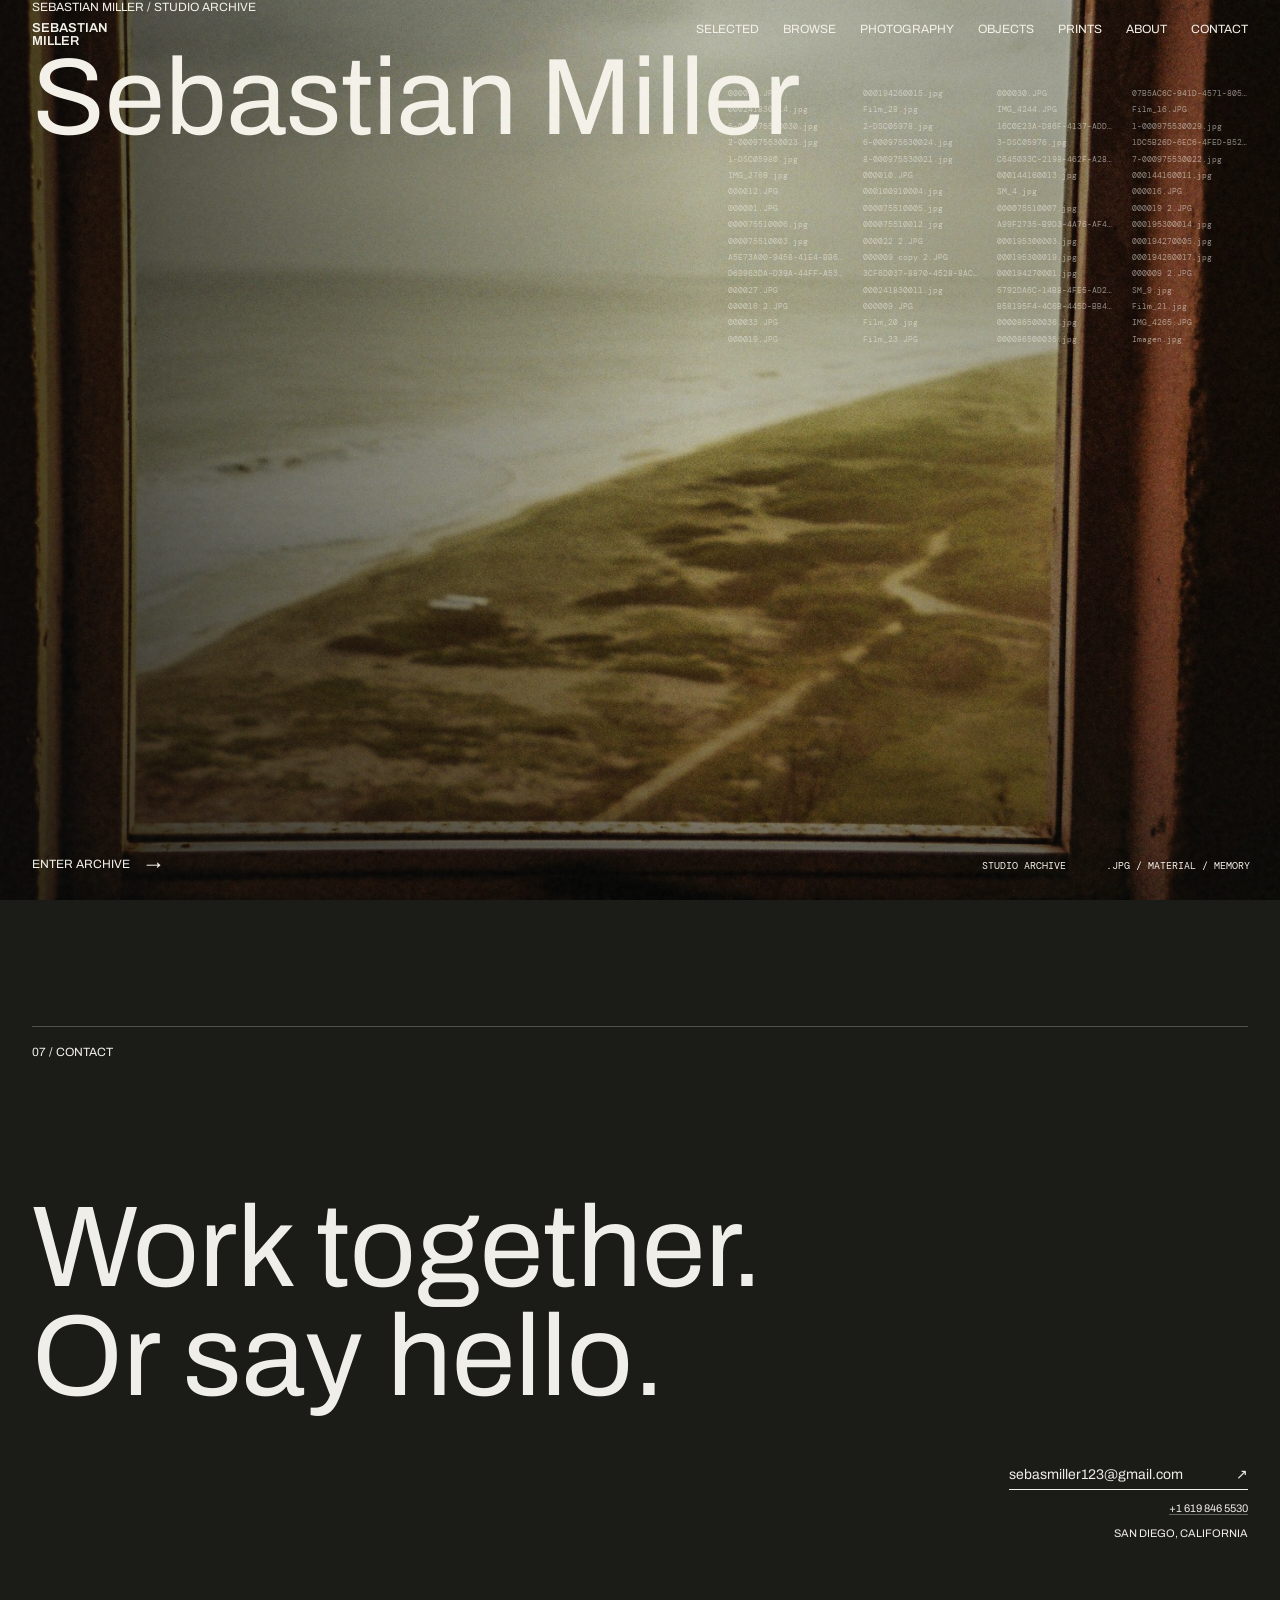
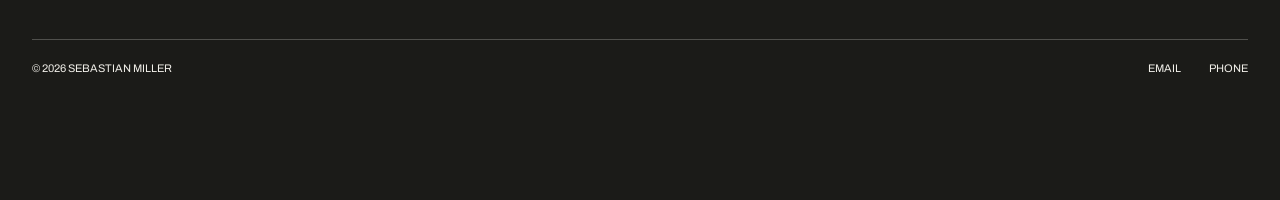
==== commit 6839f680: "Clean up homepage intro" ====
--- a/index.html
+++ b/index.html
@@ -31,7 +31,6 @@
       <div class="hero-copy">
         <p class="eyebrow">Sebastian Miller / Studio Archive</p>
         <h1>Sebastian Miller</h1>
-        <p class="hero-note">Artist working across photography, objects, woodworking, and ceramics. My practice studies how people inhabit places, and how places quietly shape memory, identity, and belonging.</p>
       </div>
       <div class="archive-code" aria-hidden="true">
 <div class="archive-column"><span>000011.JPG</span><span>000241830014.jpg</span><span>5-000975530030.jpg</span><span>2-000975530023.jpg</span><span>1-DSC05980.jpg</span><span>IMG_2769.jpg</span><span>000012.JPG</span><span>000001.JPG</span><span>000075510006.jpg</span><span>000075510003.jpg</span><span>A5E73A00-9458-41E4-BB6E-BE248E850BDD.jpg</span><span>D69963DA-D39A-44FF-A53E-682F932A05EB.jpg</span><span>000027.JPG</span><span>000016 2.JPG</span><span>000033.JPG</span><span>000019.JPG</span></div>
--- a/styles.css
+++ b/styles.css
@@ -144,8 +144,9 @@
   max-width: 1040px;
 }
 .archive-code {
-  position: absolute;
-  inset: 86px 32px auto auto;
+  position: fixed;
+  top: 86px;
+  right: 32px;
   z-index: 2;
   display: grid;
   grid-template-columns: repeat(4, minmax(86px, 1fr));
@@ -153,6 +154,7 @@
   width: min(520px, 42vw);
   max-height: 46vh;
   overflow: hidden;
+  pointer-events: none;
   color: rgba(245, 242, 234, .54);
   font-family: var(--mono);
   font-size: 8px;
@@ -700,7 +702,8 @@
   .menu-toggle { position: relative; z-index: 40; }
   .hero-copy { padding: 0 20px 105px; }
   .archive-code {
-    inset: 78px 20px auto auto;
+    top: 78px;
+    right: 20px;
     width: min(280px, 58vw);
     grid-template-columns: repeat(2, minmax(0, 1fr));
     gap: 12px;
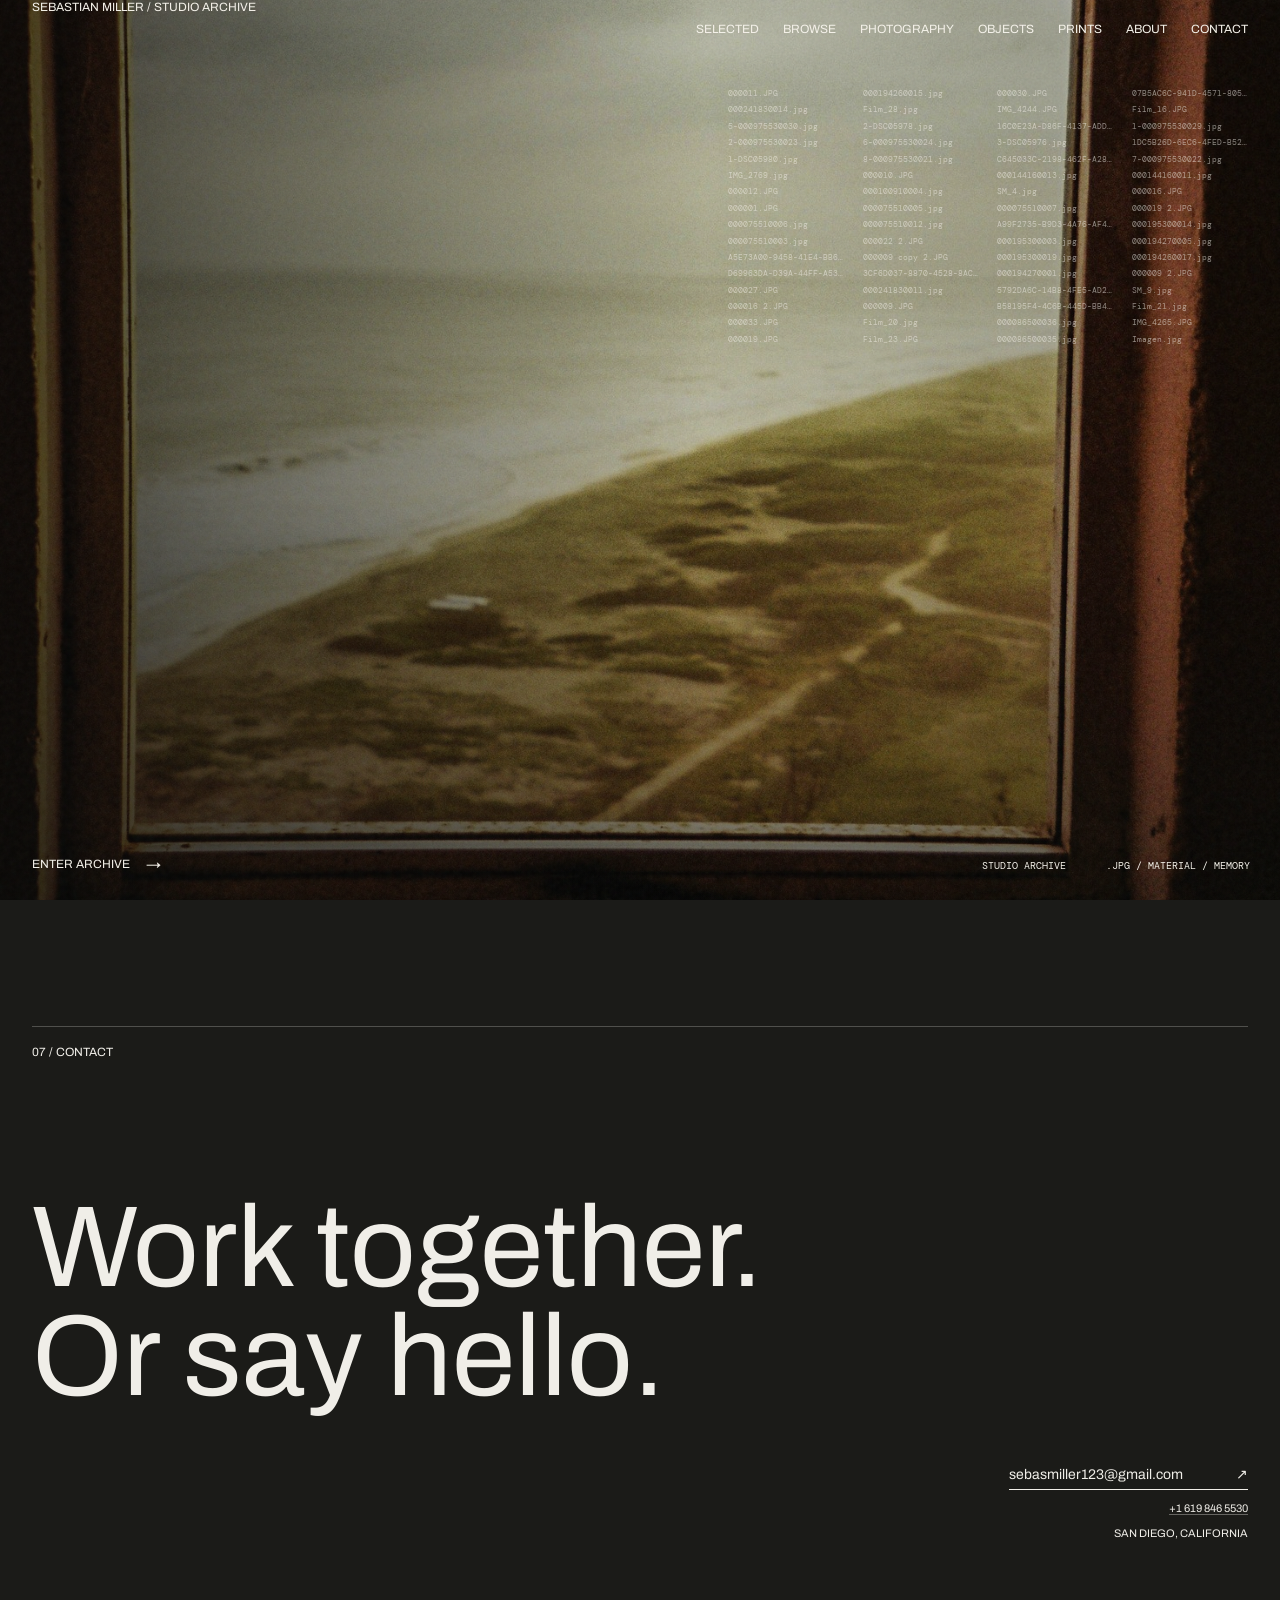
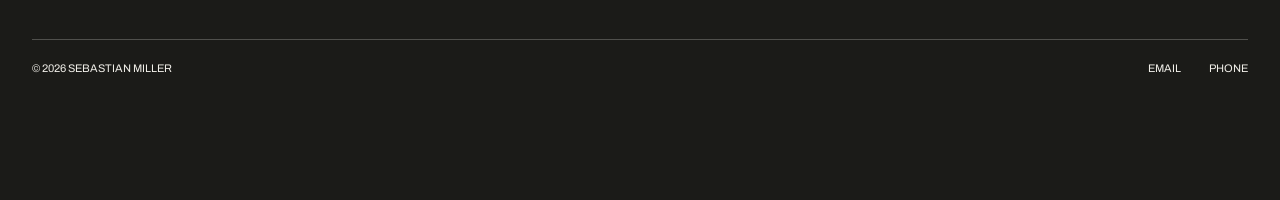
==== commit 96d9e7f5: "Simplify homepage title and add Home link" ====
--- a/index.html
+++ b/index.html
@@ -13,7 +13,7 @@
 <body>
   <div class="grain" aria-hidden="true"></div>
   <header class="site-header">
-    <a class="wordmark" href="#home" data-section-link="home" aria-label="Sebastian Miller, home"><span>Sebastian</span><span>Miller</span></a>
+    <a class="wordmark" href="#home" data-section-link="home" aria-label="Home">Home</a>
     <button class="menu-toggle" aria-expanded="false" aria-controls="site-nav"><span>Menu</span><span class="menu-icon"></span></button>
     <nav id="site-nav" class="site-nav" aria-label="Primary navigation">
       <a href="#selected" data-section-link="selected">Selected</a>
@@ -30,7 +30,6 @@
     <section id="home" class="hero nav-hero site-panel active-panel">
       <div class="hero-copy">
         <p class="eyebrow">Sebastian Miller / Studio Archive</p>
-        <h1>Sebastian Miller</h1>
       </div>
       <div class="archive-code" aria-hidden="true">
 <div class="archive-column"><span>000011.JPG</span><span>000241830014.jpg</span><span>5-000975530030.jpg</span><span>2-000975530023.jpg</span><span>1-DSC05980.jpg</span><span>IMG_2769.jpg</span><span>000012.JPG</span><span>000001.JPG</span><span>000075510006.jpg</span><span>000075510003.jpg</span><span>A5E73A00-9458-41E4-BB6E-BE248E850BDD.jpg</span><span>D69963DA-D39A-44FF-A53E-682F932A05EB.jpg</span><span>000027.JPG</span><span>000016 2.JPG</span><span>000033.JPG</span><span>000019.JPG</span></div>
@@ -52,127 +51,112 @@
       <div id="selected-grid" class="selected-grid slide-rail">
 <article class="project selected-card" data-category="photography coast water">
   <button class="project-open" data-image="assets/web_images/ca0s-2/002_000011.jpg" data-title="002 - 000011.JPG" data-meta="Photography / Coast · Candidate tag">
-    <span class="project-image"><img src="assets/web_images/ca0s-2/002_000011.jpg" alt="Candidate visual tag: coast; horses; beach; public life" loading="lazy"></span>
+    <span class="project-image"><img src="assets/web_images/ca0s-2/002_000011.jpg" alt="Candidate visual tag: coast; horses; beach; public life" loading="lazy" decoding="async"></span>
     <span class="project-info"><span>002 - 000011.JPG</span><span>Photography / Coast</span></span>
   </button>
 </article>
 <article class="project selected-card" data-category="photography coast water">
   <button class="project-open" data-image="assets/web_images/ca0s-2/030_000194260015.jpg" data-title="030 - 000194260015.jpg" data-meta="Photography / Coast · Candidate tag">
-    <span class="project-image"><img src="assets/web_images/ca0s-2/030_000194260015.jpg" alt="Candidate visual tag: coast; pier; bubbles; water" loading="lazy"></span>
+    <span class="project-image"><img src="assets/web_images/ca0s-2/030_000194260015.jpg" alt="Candidate visual tag: coast; pier; bubbles; water" loading="lazy" decoding="async"></span>
     <span class="project-info"><span>030 - 000194260015.jpg</span><span>Photography / Coast</span></span>
   </button>
 </article>
 <article class="project selected-card" data-category="photography community">
   <button class="project-open" data-image="assets/web_images/ca0s-2/041_000030.jpg" data-title="041 - 000030.JPG" data-meta="Photography / Community · Candidate tag">
-    <span class="project-image"><img src="assets/web_images/ca0s-2/041_000030.jpg" alt="Candidate visual tag: bmx; group; youth; community" loading="lazy"></span>
+    <span class="project-image"><img src="assets/web_images/ca0s-2/041_000030.jpg" alt="Candidate visual tag: bmx; group; youth; community" loading="lazy" decoding="async"></span>
     <span class="project-info"><span>041 - 000030.JPG</span><span>Photography / Community</span></span>
   </button>
 </article>
 <article class="project selected-card" data-category="photography nature animals">
   <button class="project-open" data-image="assets/web_images/ca0s-2/050_07b5ac6c-941d-4571-805a-b098aa928402.jpg" data-title="050 - 07B5AC6C-941D-4571-805A-B098AA928402.jpg" data-meta="Photography / Nature · Candidate tag">
-    <span class="project-image"><img src="assets/web_images/ca0s-2/050_07b5ac6c-941d-4571-805a-b098aa928402.jpg" alt="Candidate visual tag: flowers; plant; detail" loading="lazy"></span>
+    <span class="project-image"><img src="assets/web_images/ca0s-2/050_07b5ac6c-941d-4571-805a-b098aa928402.jpg" alt="Candidate visual tag: flowers; plant; detail" loading="lazy" decoding="async"></span>
     <span class="project-info"><span>050 - 07B5AC6C-941D-4571-805A-B098AA928402.jpg</span><span>Photography / Nature</span></span>
   </button>
 </article>
 <article class="project selected-card" data-category="photography landscape">
   <button class="project-open" data-image="assets/web_images/ca0s-2/052_000241830014.jpg" data-title="052 - 000241830014.jpg" data-meta="Photography / Landscape · Candidate tag">
-    <span class="project-image"><img src="assets/web_images/ca0s-2/052_000241830014.jpg" alt="Candidate visual tag: landscape; sunset; minimal" loading="lazy"></span>
+    <span class="project-image"><img src="assets/web_images/ca0s-2/052_000241830014.jpg" alt="Candidate visual tag: landscape; sunset; minimal" loading="lazy" decoding="async"></span>
     <span class="project-info"><span>052 - 000241830014.jpg</span><span>Photography / Landscape</span></span>
   </button>
 </article>
-<article class="project selected-card" data-category="photography community architecture">
-  <button class="project-open" data-image="assets/web_images/caos2-2/104_film-28.jpg" data-title="104 - Film_28.jpg" data-meta="Photography / Community · Candidate tag">
-    <span class="project-image"><img src="assets/web_images/caos2-2/104_film-28.jpg" alt="Candidate visual tag: skate/bmx; architecture; urban" loading="lazy"></span>
-    <span class="project-info"><span>104 - Film_28.jpg</span><span>Photography / Community</span></span>
-  </button>
-</article>
-<article class="project selected-card" data-category="photography nature night animals">
-  <button class="project-open" data-image="assets/web_images/caos2-2/109_img-4244.jpg" data-title="109 - IMG_4244.JPG" data-meta="Photography / Nature · Candidate tag">
-    <span class="project-image"><img src="assets/web_images/caos2-2/109_img-4244.jpg" alt="Candidate visual tag: plants; night; black-and-white" loading="lazy"></span>
-    <span class="project-info"><span>109 - IMG_4244.JPG</span><span>Photography / Nature</span></span>
-  </button>
-</article>
-<article class="project selected-card" data-category="photography architecture">
-  <button class="project-open" data-image="assets/web_images/caos2-2/113_film-16.jpg" data-title="113 - Film_16.JPG" data-meta="Photography / Architecture · Candidate tag">
-    <span class="project-image"><img src="assets/web_images/caos2-2/113_film-16.jpg" alt="Candidate visual tag: architecture; gate; plants" loading="lazy"></span>
-    <span class="project-info"><span>113 - Film_16.JPG</span><span>Photography / Architecture</span></span>
-  </button>
-</article>
+
+
+
 <article class="project selected-card" data-category="furniture objects landscape chair wood">
   <button class="project-open" data-image="assets/web_images/furniture/124_5-000975530030.jpg" data-title="124 - 5-000975530030.jpg" data-meta="Furniture / Objects · Candidate tag">
-    <span class="project-image"><img src="assets/web_images/furniture/124_5-000975530030.jpg" alt="Candidate visual tag: chair; furniture; landscape" loading="lazy"></span>
+    <span class="project-image"><img src="assets/web_images/furniture/124_5-000975530030.jpg" alt="Candidate visual tag: chair; furniture; landscape" loading="lazy" decoding="async"></span>
     <span class="project-info"><span>124 - 5-000975530030.jpg</span><span>Furniture / Objects</span></span>
   </button>
 </article>
 <article class="project selected-card" data-category="furniture objects wood">
   <button class="project-open" data-image="assets/web_images/furniture/127_2-dsc05978.jpg" data-title="127 - 2-DSC05978.jpg" data-meta="Furniture / Objects · Candidate tag">
-    <span class="project-image"><img src="assets/web_images/furniture/127_2-dsc05978.jpg" alt="Candidate visual tag: wall-mounted wood object; furniture/object" loading="lazy"></span>
+    <span class="project-image"><img src="assets/web_images/furniture/127_2-dsc05978.jpg" alt="Candidate visual tag: wall-mounted wood object; furniture/object" loading="lazy" decoding="async"></span>
     <span class="project-info"><span>127 - 2-DSC05978.jpg</span><span>Furniture / Objects</span></span>
   </button>
 </article>
 <article class="project selected-card" data-category="furniture objects ceramic ceramics">
   <button class="project-open" data-image="assets/web_images/furniture/128_16c0e23a-d86f-4137-adde-1408813ac9b0-l0-001-3-23.jpg" data-title="128 - 16C0E23A-D86F-4137-ADDE-1408813AC9B0_L0_001-3_23_2026, 11_59_00 PM.jpg" data-meta="Furniture / Objects · Candidate tag">
-    <span class="project-image"><img src="assets/web_images/furniture/128_16c0e23a-d86f-4137-adde-1408813ac9b0-l0-001-3-23.jpg" alt="Candidate visual tag: ceramic/object; cats; product documentation" loading="lazy"></span>
+    <span class="project-image"><img src="assets/web_images/furniture/128_16c0e23a-d86f-4137-adde-1408813ac9b0-l0-001-3-23.jpg" alt="Candidate visual tag: ceramic/object; cats; product documentation" loading="lazy" decoding="async"></span>
     <span class="project-info"><span>128 - 16C0E23A-D86F-4137-ADDE-1408813AC9B0_L0_001-3_23_2026, 11_59_00 PM.jpg</span><span>Furniture / Objects</span></span>
   </button>
 </article>
 <article class="project selected-card" data-category="furniture objects landscape chair wood">
   <button class="project-open" data-image="assets/web_images/furniture/129_1-000975530029.jpg" data-title="129 - 1-000975530029.jpg" data-meta="Furniture / Objects · Candidate tag">
-    <span class="project-image"><img src="assets/web_images/furniture/129_1-000975530029.jpg" alt="Candidate visual tag: chair; furniture; landscape" loading="lazy"></span>
+    <span class="project-image"><img src="assets/web_images/furniture/129_1-000975530029.jpg" alt="Candidate visual tag: chair; furniture; landscape" loading="lazy" decoding="async"></span>
     <span class="project-info"><span>129 - 1-000975530029.jpg</span><span>Furniture / Objects</span></span>
   </button>
 </article>
 <article class="project selected-card" data-category="furniture objects landscape chair wood">
   <button class="project-open" data-image="assets/web_images/furniture/130_2-000975530023.jpg" data-title="130 - 2-000975530023.jpg" data-meta="Furniture / Objects · Candidate tag">
-    <span class="project-image"><img src="assets/web_images/furniture/130_2-000975530023.jpg" alt="Candidate visual tag: chair; stool; furniture; landscape" loading="lazy"></span>
+    <span class="project-image"><img src="assets/web_images/furniture/130_2-000975530023.jpg" alt="Candidate visual tag: chair; stool; furniture; landscape" loading="lazy" decoding="async"></span>
     <span class="project-info"><span>130 - 2-000975530023.jpg</span><span>Furniture / Objects</span></span>
   </button>
 </article>
 <article class="project selected-card" data-category="furniture objects landscape chair wood">
   <button class="project-open" data-image="assets/web_images/furniture/131_6-000975530024.jpg" data-title="131 - 6-000975530024.jpg" data-meta="Furniture / Objects · Candidate tag">
-    <span class="project-image"><img src="assets/web_images/furniture/131_6-000975530024.jpg" alt="Candidate visual tag: chair detail; furniture; landscape" loading="lazy"></span>
+    <span class="project-image"><img src="assets/web_images/furniture/131_6-000975530024.jpg" alt="Candidate visual tag: chair detail; furniture; landscape" loading="lazy" decoding="async"></span>
     <span class="project-info"><span>131 - 6-000975530024.jpg</span><span>Furniture / Objects</span></span>
   </button>
 </article>
 <article class="project selected-card" data-category="furniture objects wood">
   <button class="project-open" data-image="assets/web_images/furniture/132_3-dsc05976.jpg" data-title="132 - 3-DSC05976.jpg" data-meta="Furniture / Objects · Candidate tag">
-    <span class="project-image"><img src="assets/web_images/furniture/132_3-dsc05976.jpg" alt="Candidate visual tag: wall-mounted wood object; furniture/object" loading="lazy"></span>
+    <span class="project-image"><img src="assets/web_images/furniture/132_3-dsc05976.jpg" alt="Candidate visual tag: wall-mounted wood object; furniture/object" loading="lazy" decoding="async"></span>
     <span class="project-info"><span>132 - 3-DSC05976.jpg</span><span>Furniture / Objects</span></span>
   </button>
 </article>
 <article class="project selected-card" data-category="furniture objects chair wood">
   <button class="project-open" data-image="assets/web_images/furniture/134_1dc5b26d-6ec6-4fed-b52d-4a788df22349-l0-001-3-23.jpg" data-title="134 - 1DC5B26D-6EC6-4FED-B52D-4A788DF22349_L0_001-3_23_2026, 11_59_02 PM.jpg" data-meta="Furniture / Objects · Candidate tag">
-    <span class="project-image"><img src="assets/web_images/furniture/134_1dc5b26d-6ec6-4fed-b52d-4a788df22349-l0-001-3-23.jpg" alt="Candidate visual tag: chair; furniture; product documentation" loading="lazy"></span>
+    <span class="project-image"><img src="assets/web_images/furniture/134_1dc5b26d-6ec6-4fed-b52d-4a788df22349-l0-001-3-23.jpg" alt="Candidate visual tag: chair; furniture; product documentation" loading="lazy" decoding="async"></span>
     <span class="project-info"><span>134 - 1DC5B26D-6EC6-4FED-B52D-4A788DF22349_L0_001-3_23_2026, 11_59_02 PM.jpg</span><span>Furniture / Objects</span></span>
   </button>
 </article>
 <article class="project selected-card" data-category="furniture objects interior wood">
   <button class="project-open" data-image="assets/web_images/furniture/135_1-dsc05980.jpg" data-title="135 - 1-DSC05980.jpg" data-meta="Furniture / Objects · Candidate tag">
-    <span class="project-image"><img src="assets/web_images/furniture/135_1-dsc05980.jpg" alt="Candidate visual tag: wall shelf; furniture/object; interior" loading="lazy"></span>
+    <span class="project-image"><img src="assets/web_images/furniture/135_1-dsc05980.jpg" alt="Candidate visual tag: wall shelf; furniture/object; interior" loading="lazy" decoding="async"></span>
     <span class="project-info"><span>135 - 1-DSC05980.jpg</span><span>Furniture / Objects</span></span>
   </button>
 </article>
 <article class="project selected-card" data-category="furniture objects landscape chair wood">
   <button class="project-open" data-image="assets/web_images/furniture/136_8-000975530021.jpg" data-title="136 - 8-000975530021.jpg" data-meta="Furniture / Objects · Candidate tag">
-    <span class="project-image"><img src="assets/web_images/furniture/136_8-000975530021.jpg" alt="Candidate visual tag: chair; furniture; landscape" loading="lazy"></span>
+    <span class="project-image"><img src="assets/web_images/furniture/136_8-000975530021.jpg" alt="Candidate visual tag: chair; furniture; landscape" loading="lazy" decoding="async"></span>
     <span class="project-info"><span>136 - 8-000975530021.jpg</span><span>Furniture / Objects</span></span>
   </button>
 </article>
 <article class="project selected-card" data-category="furniture objects chair wood">
   <button class="project-open" data-image="assets/web_images/furniture/140_c645033c-2198-462f-a28f-941f635e1765-l0-001-3-23.jpg" data-title="140 - C645033C-2198-462F-A28F-941F635E1765_L0_001-3_23_2026, 11_59_03 PM.jpg" data-meta="Furniture / Objects · Candidate tag">
-    <span class="project-image"><img src="assets/web_images/furniture/140_c645033c-2198-462f-a28f-941f635e1765-l0-001-3-23.jpg" alt="Candidate visual tag: chair; furniture; product documentation" loading="lazy"></span>
+    <span class="project-image"><img src="assets/web_images/furniture/140_c645033c-2198-462f-a28f-941f635e1765-l0-001-3-23.jpg" alt="Candidate visual tag: chair; furniture; product documentation" loading="lazy" decoding="async"></span>
     <span class="project-info"><span>140 - C645033C-2198-462F-A28F-941F635E1765_L0_001-3_23_2026, 11_59_03 PM.jpg</span><span>Furniture / Objects</span></span>
   </button>
 </article>
 <article class="project selected-card" data-category="furniture objects landscape chair wood">
   <button class="project-open" data-image="assets/web_images/furniture/141_7-000975530022.jpg" data-title="141 - 7-000975530022.jpg" data-meta="Furniture / Objects · Candidate tag">
-    <span class="project-image"><img src="assets/web_images/furniture/141_7-000975530022.jpg" alt="Candidate visual tag: chair; furniture; landscape" loading="lazy"></span>
+    <span class="project-image"><img src="assets/web_images/furniture/141_7-000975530022.jpg" alt="Candidate visual tag: chair; furniture; landscape" loading="lazy" decoding="async"></span>
     <span class="project-info"><span>141 - 7-000975530022.jpg</span><span>Furniture / Objects</span></span>
   </button>
 </article>
 <article class="project selected-card" data-category="photography landscape coast interior water">
   <button class="project-open" data-image="assets/web_images/ph-portf/163_img-2769.jpg" data-title="163 - IMG_2769.jpg" data-meta="Photography / Interior · Candidate tag">
-    <span class="project-image"><img src="assets/web_images/ph-portf/163_img-2769.jpg" alt="Candidate visual tag: window; coast; framed landscape" loading="lazy"></span>
+    <span class="project-image"><img src="assets/web_images/ph-portf/163_img-2769.jpg" alt="Candidate visual tag: window; coast; framed landscape" loading="lazy" decoding="async"></span>
     <span class="project-info"><span>163 - IMG_2769.jpg</span><span>Photography / Interior</span></span>
   </button>
 </article>
@@ -203,649 +187,434 @@
       <div id="browse-grid" class="project-grid nav-grid slide-rail">
 <article class="project nav-card" data-category="photography coast water">
   <button class="project-open" data-image="assets/web_images/ca0s-2/002_000011.jpg" data-title="002 - 000011.JPG" data-meta="Photography / Coast · Candidate tag">
-    <span class="project-image"><img src="assets/web_images/ca0s-2/002_000011.jpg" alt="Candidate visual tag: coast; horses; beach; public life" loading="lazy"></span>
+    <span class="project-image"><img src="assets/web_images/ca0s-2/002_000011.jpg" alt="Candidate visual tag: coast; horses; beach; public life" loading="lazy" decoding="async"></span>
     <span class="project-info"><span>002 - 000011.JPG</span><span>Photography / Coast</span></span>
   </button>
 </article>
 <article class="project nav-card" data-category="photography abstract">
   <button class="project-open" data-image="assets/web_images/ca0s-2/004_000010.jpg" data-title="004 - 000010.JPG" data-meta="Photography / Abstract · Candidate tag">
-    <span class="project-image"><img src="assets/web_images/ca0s-2/004_000010.jpg" alt="Candidate visual tag: abstract; object detail; black-and-white" loading="lazy"></span>
+    <span class="project-image"><img src="assets/web_images/ca0s-2/004_000010.jpg" alt="Candidate visual tag: abstract; object detail; black-and-white" loading="lazy" decoding="async"></span>
     <span class="project-info"><span>004 - 000010.JPG</span><span>Photography / Abstract</span></span>
   </button>
 </article>
 <article class="project nav-card" data-category="photography landscape nature animals">
   <button class="project-open" data-image="assets/web_images/ca0s-2/005_000144160013.jpg" data-title="005 - 000144160013.jpg" data-meta="Photography / Nature · Candidate tag">
-    <span class="project-image"><img src="assets/web_images/ca0s-2/005_000144160013.jpg" alt="Candidate visual tag: animals; birds; landscape; black-and-white" loading="lazy"></span>
+    <span class="project-image"><img src="assets/web_images/ca0s-2/005_000144160013.jpg" alt="Candidate visual tag: animals; birds; landscape; black-and-white" loading="lazy" decoding="async"></span>
     <span class="project-info"><span>005 - 000144160013.jpg</span><span>Photography / Nature</span></span>
   </button>
 </article>
 <article class="project nav-card" data-category="photography nature animals">
   <button class="project-open" data-image="assets/web_images/ca0s-2/006_000144160011.jpg" data-title="006 - 000144160011.jpg" data-meta="Photography / Nature · Candidate tag">
-    <span class="project-image"><img src="assets/web_images/ca0s-2/006_000144160011.jpg" alt="Candidate visual tag: animals; birds; sky; black-and-white" loading="lazy"></span>
+    <span class="project-image"><img src="assets/web_images/ca0s-2/006_000144160011.jpg" alt="Candidate visual tag: animals; birds; sky; black-and-white" loading="lazy" decoding="async"></span>
     <span class="project-info"><span>006 - 000144160011.jpg</span><span>Photography / Nature</span></span>
   </button>
 </article>
 <article class="project nav-card" data-category="photography animals nature">
   <button class="project-open" data-image="assets/web_images/ca0s-2/007_000012.jpg" data-title="007 - 000012.JPG" data-meta="Photography / Animals · Candidate tag">
-    <span class="project-image"><img src="assets/web_images/ca0s-2/007_000012.jpg" alt="Candidate visual tag: animal; cat; domestic; black-and-white" loading="lazy"></span>
+    <span class="project-image"><img src="assets/web_images/ca0s-2/007_000012.jpg" alt="Candidate visual tag: animal; cat; domestic; black-and-white" loading="lazy" decoding="async"></span>
     <span class="project-info"><span>007 - 000012.JPG</span><span>Photography / Animals</span></span>
   </button>
 </article>
 <article class="project nav-card" data-category="photography nature animals">
   <button class="project-open" data-image="assets/web_images/ca0s-2/008_000100910004.jpg" data-title="008 - 000100910004.jpg" data-meta="Photography / Nature · Candidate tag">
-    <span class="project-image"><img src="assets/web_images/ca0s-2/008_000100910004.jpg" alt="Candidate visual tag: plants; canopy; color; sky" loading="lazy"></span>
+    <span class="project-image"><img src="assets/web_images/ca0s-2/008_000100910004.jpg" alt="Candidate visual tag: plants; canopy; color; sky" loading="lazy" decoding="async"></span>
     <span class="project-info"><span>008 - 000100910004.jpg</span><span>Photography / Nature</span></span>
   </button>
 </article>
 <article class="project nav-card" data-category="photography animals nature">
   <button class="project-open" data-image="assets/web_images/ca0s-2/009_sm-4.jpg" data-title="009 - SM_4.jpg" data-meta="Photography / Animals · Candidate tag">
-    <span class="project-image"><img src="assets/web_images/ca0s-2/009_sm-4.jpg" alt="Candidate visual tag: animal; dog; beach; black-and-white" loading="lazy"></span>
+    <span class="project-image"><img src="assets/web_images/ca0s-2/009_sm-4.jpg" alt="Candidate visual tag: animal; dog; beach; black-and-white" loading="lazy" decoding="async"></span>
     <span class="project-info"><span>009 - SM_4.jpg</span><span>Photography / Animals</span></span>
   </button>
 </article>
 <article class="project nav-card" data-category="photography street">
   <button class="project-open" data-image="assets/web_images/ca0s-2/013_000016.jpg" data-title="013 - 000016.JPG" data-meta="Photography / Street · Candidate tag">
-    <span class="project-image"><img src="assets/web_images/ca0s-2/013_000016.jpg" alt="Candidate visual tag: protest; police; street; black-and-white" loading="lazy"></span>
+    <span class="project-image"><img src="assets/web_images/ca0s-2/013_000016.jpg" alt="Candidate visual tag: protest; police; street; black-and-white" loading="lazy" decoding="async"></span>
     <span class="project-info"><span>013 - 000016.JPG</span><span>Photography / Street</span></span>
   </button>
 </article>
 <article class="project nav-card" data-category="photography animals nature">
   <button class="project-open" data-image="assets/web_images/ca0s-2/017_000001.jpg" data-title="017 - 000001.JPG" data-meta="Photography / Animals · Candidate tag">
-    <span class="project-image"><img src="assets/web_images/ca0s-2/017_000001.jpg" alt="Candidate visual tag: animal; cat; roof; black-and-white" loading="lazy"></span>
+    <span class="project-image"><img src="assets/web_images/ca0s-2/017_000001.jpg" alt="Candidate visual tag: animal; cat; roof; black-and-white" loading="lazy" decoding="async"></span>
     <span class="project-info"><span>017 - 000001.JPG</span><span>Photography / Animals</span></span>
   </button>
 </article>
 <article class="project nav-card" data-category="photography landscape">
   <button class="project-open" data-image="assets/web_images/ca0s-2/018_000075510005.jpg" data-title="018 - 000075510005.jpg" data-meta="Photography / Landscape · Candidate tag">
-    <span class="project-image"><img src="assets/web_images/ca0s-2/018_000075510005.jpg" alt="Candidate visual tag: sunset; city; birds; landscape" loading="lazy"></span>
+    <span class="project-image"><img src="assets/web_images/ca0s-2/018_000075510005.jpg" alt="Candidate visual tag: sunset; city; birds; landscape" loading="lazy" decoding="async"></span>
     <span class="project-info"><span>018 - 000075510005.jpg</span><span>Photography / Landscape</span></span>
   </button>
 </article>
 <article class="project nav-card" data-category="photography night light">
   <button class="project-open" data-image="assets/web_images/ca0s-2/019_000075510007.jpg" data-title="019 - 000075510007.jpg" data-meta="Photography / Night / Light · Candidate tag">
-    <span class="project-image"><img src="assets/web_images/ca0s-2/019_000075510007.jpg" alt="Candidate visual tag: night; light; object; blur" loading="lazy"></span>
+    <span class="project-image"><img src="assets/web_images/ca0s-2/019_000075510007.jpg" alt="Candidate visual tag: night; light; object; blur" loading="lazy" decoding="async"></span>
     <span class="project-info"><span>019 - 000075510007.jpg</span><span>Photography / Night / Light</span></span>
   </button>
 </article>
 <article class="project nav-card" data-category="photography night light">
   <button class="project-open" data-image="assets/web_images/ca0s-2/021_000019-2.jpg" data-title="021 - 000019 2.JPG" data-meta="Photography / Night / Light · Candidate tag">
-    <span class="project-image"><img src="assets/web_images/ca0s-2/021_000019-2.jpg" alt="Candidate visual tag: night; bicycle; flash; movement" loading="lazy"></span>
+    <span class="project-image"><img src="assets/web_images/ca0s-2/021_000019-2.jpg" alt="Candidate visual tag: night; bicycle; flash; movement" loading="lazy" decoding="async"></span>
     <span class="project-info"><span>021 - 000019 2.JPG</span><span>Photography / Night / Light</span></span>
   </button>
 </article>
 <article class="project nav-card" data-category="photography night light abstract">
   <button class="project-open" data-image="assets/web_images/ca0s-2/022_000075510006.jpg" data-title="022 - 000075510006.jpg" data-meta="Photography / Abstract · Candidate tag">
-    <span class="project-image"><img src="assets/web_images/ca0s-2/022_000075510006.jpg" alt="Candidate visual tag: light; spark; abstract; night" loading="lazy"></span>
+    <span class="project-image"><img src="assets/web_images/ca0s-2/022_000075510006.jpg" alt="Candidate visual tag: light; spark; abstract; night" loading="lazy" decoding="async"></span>
     <span class="project-info"><span>022 - 000075510006.jpg</span><span>Photography / Abstract</span></span>
   </button>
 </article>
 <article class="project nav-card" data-category="photography landscape">
   <button class="project-open" data-image="assets/web_images/ca0s-2/023_000075510012.jpg" data-title="023 - 000075510012.jpg" data-meta="Photography / Landscape · Candidate tag">
-    <span class="project-image"><img src="assets/web_images/ca0s-2/023_000075510012.jpg" alt="Candidate visual tag: landscape; dry field; animal; rural" loading="lazy"></span>
+    <span class="project-image"><img src="assets/web_images/ca0s-2/023_000075510012.jpg" alt="Candidate visual tag: landscape; dry field; animal; rural" loading="lazy" decoding="async"></span>
     <span class="project-info"><span>023 - 000075510012.jpg</span><span>Photography / Landscape</span></span>
   </button>
 </article>
 <article class="project nav-card" data-category="photography landscape">
   <button class="project-open" data-image="assets/web_images/ca0s-2/024_a99f2735-b9d3-4a76-af4c-bc0a493ac32f.jpg" data-title="024 - A99F2735-B9D3-4A76-AF4C-BC0A493AC32F.jpg" data-meta="Photography / Landscape · Candidate tag">
-    <span class="project-image"><img src="assets/web_images/ca0s-2/024_a99f2735-b9d3-4a76-af4c-bc0a493ac32f.jpg" alt="Candidate visual tag: landscape; dry field; animal; rural" loading="lazy"></span>
+    <span class="project-image"><img src="assets/web_images/ca0s-2/024_a99f2735-b9d3-4a76-af4c-bc0a493ac32f.jpg" alt="Candidate visual tag: landscape; dry field; animal; rural" loading="lazy" decoding="async"></span>
     <span class="project-info"><span>024 - A99F2735-B9D3-4A76-AF4C-BC0A493AC32F.jpg</span><span>Photography / Landscape</span></span>
   </button>
 </article>
 <article class="project nav-card" data-category="photography animals interior nature">
   <button class="project-open" data-image="assets/web_images/ca0s-2/025_000195300014.jpg" data-title="025 - 000195300014.jpg" data-meta="Photography / Animals · Candidate tag">
-    <span class="project-image"><img src="assets/web_images/ca0s-2/025_000195300014.jpg" alt="Candidate visual tag: animal; cat; interior/window; black-and-white" loading="lazy"></span>
+    <span class="project-image"><img src="assets/web_images/ca0s-2/025_000195300014.jpg" alt="Candidate visual tag: animal; cat; interior/window; black-and-white" loading="lazy" decoding="async"></span>
     <span class="project-info"><span>025 - 000195300014.jpg</span><span>Photography / Animals</span></span>
   </button>
 </article>
 <article class="project nav-card" data-category="photography nature animals">
   <button class="project-open" data-image="assets/web_images/ca0s-2/026_000075510003.jpg" data-title="026 - 000075510003.jpg" data-meta="Photography / Nature · Candidate tag">
-    <span class="project-image"><img src="assets/web_images/ca0s-2/026_000075510003.jpg" alt="Candidate visual tag: bird; hand; nature; close-up" loading="lazy"></span>
+    <span class="project-image"><img src="assets/web_images/ca0s-2/026_000075510003.jpg" alt="Candidate visual tag: bird; hand; nature; close-up" loading="lazy" decoding="async"></span>
     <span class="project-info"><span>026 - 000075510003.jpg</span><span>Photography / Nature</span></span>
   </button>
 </article>
 <article class="project nav-card" data-category="photography community">
   <button class="project-open" data-image="assets/web_images/ca0s-2/027_000022-2.jpg" data-title="027 - 000022 2.JPG" data-meta="Photography / Community · Candidate tag">
-    <span class="project-image"><img src="assets/web_images/ca0s-2/027_000022-2.jpg" alt="Candidate visual tag: bmx; group; urban plaza; community" loading="lazy"></span>
+    <span class="project-image"><img src="assets/web_images/ca0s-2/027_000022-2.jpg" alt="Candidate visual tag: bmx; group; urban plaza; community" loading="lazy" decoding="async"></span>
     <span class="project-info"><span>027 - 000022 2.JPG</span><span>Photography / Community</span></span>
   </button>
 </article>
 <article class="project nav-card" data-category="photography architecture">
   <button class="project-open" data-image="assets/web_images/ca0s-2/028_000195300003.jpg" data-title="028 - 000195300003.jpg" data-meta="Photography / Architecture · Candidate tag">
-    <span class="project-image"><img src="assets/web_images/ca0s-2/028_000195300003.jpg" alt="Candidate visual tag: architecture; structure; black-and-white" loading="lazy"></span>
+    <span class="project-image"><img src="assets/web_images/ca0s-2/028_000195300003.jpg" alt="Candidate visual tag: architecture; structure; black-and-white" loading="lazy" decoding="async"></span>
     <span class="project-info"><span>028 - 000195300003.jpg</span><span>Photography / Architecture</span></span>
   </button>
 </article>
 <article class="project nav-card" data-category="photography landscape">
   <button class="project-open" data-image="assets/web_images/ca0s-2/029_000194270005.jpg" data-title="029 - 000194270005.jpg" data-meta="Photography / Landscape · Candidate tag">
-    <span class="project-image"><img src="assets/web_images/ca0s-2/029_000194270005.jpg" alt="Candidate visual tag: landscape; hill; sky; minimal" loading="lazy"></span>
+    <span class="project-image"><img src="assets/web_images/ca0s-2/029_000194270005.jpg" alt="Candidate visual tag: landscape; hill; sky; minimal" loading="lazy" decoding="async"></span>
     <span class="project-info"><span>029 - 000194270005.jpg</span><span>Photography / Landscape</span></span>
   </button>
 </article>
 <article class="project nav-card" data-category="photography coast water">
   <button class="project-open" data-image="assets/web_images/ca0s-2/030_000194260015.jpg" data-title="030 - 000194260015.jpg" data-meta="Photography / Coast · Candidate tag">
-    <span class="project-image"><img src="assets/web_images/ca0s-2/030_000194260015.jpg" alt="Candidate visual tag: coast; pier; bubbles; water" loading="lazy"></span>
+    <span class="project-image"><img src="assets/web_images/ca0s-2/030_000194260015.jpg" alt="Candidate visual tag: coast; pier; bubbles; water" loading="lazy" decoding="async"></span>
     <span class="project-info"><span>030 - 000194260015.jpg</span><span>Photography / Coast</span></span>
   </button>
 </article>
 <article class="project nav-card" data-category="photography coast water">
   <button class="project-open" data-image="assets/web_images/ca0s-2/031_a5e73a00-9458-41e4-bb6e-be248e850bdd.jpg" data-title="031 - A5E73A00-9458-41E4-BB6E-BE248E850BDD.jpg" data-meta="Photography / Coast · Candidate tag">
-    <span class="project-image"><img src="assets/web_images/ca0s-2/031_a5e73a00-9458-41e4-bb6e-be248e850bdd.jpg" alt="Candidate visual tag: water; boat; coastline" loading="lazy"></span>
+    <span class="project-image"><img src="assets/web_images/ca0s-2/031_a5e73a00-9458-41e4-bb6e-be248e850bdd.jpg" alt="Candidate visual tag: water; boat; coastline" loading="lazy" decoding="async"></span>
     <span class="project-info"><span>031 - A5E73A00-9458-41E4-BB6E-BE248E850BDD.jpg</span><span>Photography / Coast</span></span>
   </button>
 </article>
 <article class="project nav-card" data-category="photography street night light">
   <button class="project-open" data-image="assets/web_images/ca0s-2/032_000009-copy-2.jpg" data-title="032 - 000009 copy 2.JPG" data-meta="Photography / Night / Light · Candidate tag">
-    <span class="project-image"><img src="assets/web_images/ca0s-2/032_000009-copy-2.jpg" alt="Candidate visual tag: night street; movement; blur" loading="lazy"></span>
+    <span class="project-image"><img src="assets/web_images/ca0s-2/032_000009-copy-2.jpg" alt="Candidate visual tag: night street; movement; blur" loading="lazy" decoding="async"></span>
     <span class="project-info"><span>032 - 000009 copy 2.JPG</span><span>Photography / Night / Light</span></span>
   </button>
 </article>
 <article class="project nav-card" data-category="photography nature animals">
   <button class="project-open" data-image="assets/web_images/ca0s-2/033_000195300019.jpg" data-title="033 - 000195300019.jpg" data-meta="Photography / Nature · Candidate tag">
-    <span class="project-image"><img src="assets/web_images/ca0s-2/033_000195300019.jpg" alt="Candidate visual tag: plants; flowers; black-and-white; texture" loading="lazy"></span>
+    <span class="project-image"><img src="assets/web_images/ca0s-2/033_000195300019.jpg" alt="Candidate visual tag: plants; flowers; black-and-white; texture" loading="lazy" decoding="async"></span>
     <span class="project-info"><span>033 - 000195300019.jpg</span><span>Photography / Nature</span></span>
   </button>
 </article>
 <article class="project nav-card" data-category="photography coast water">
   <button class="project-open" data-image="assets/web_images/ca0s-2/034_000194260017.jpg" data-title="034 - 000194260017.jpg" data-meta="Photography / Coast · Candidate tag">
-    <span class="project-image"><img src="assets/web_images/ca0s-2/034_000194260017.jpg" alt="Candidate visual tag: coast; pier; bubbles; water" loading="lazy"></span>
+    <span class="project-image"><img src="assets/web_images/ca0s-2/034_000194260017.jpg" alt="Candidate visual tag: coast; pier; bubbles; water" loading="lazy" decoding="async"></span>
     <span class="project-info"><span>034 - 000194260017.jpg</span><span>Photography / Coast</span></span>
   </button>
 </article>
 <article class="project nav-card" data-category="photography landscape">
   <button class="project-open" data-image="assets/web_images/ca0s-2/036_d69963da-d39a-44ff-a53e-682f932a05eb.jpg" data-title="036 - D69963DA-D39A-44FF-A53E-682F932A05EB.jpg" data-meta="Photography / Landscape · Candidate tag">
-    <span class="project-image"><img src="assets/web_images/ca0s-2/036_d69963da-d39a-44ff-a53e-682f932a05eb.jpg" alt="Candidate visual tag: landscape; field; horizon" loading="lazy"></span>
+    <span class="project-image"><img src="assets/web_images/ca0s-2/036_d69963da-d39a-44ff-a53e-682f932a05eb.jpg" alt="Candidate visual tag: landscape; field; horizon" loading="lazy" decoding="async"></span>
     <span class="project-info"><span>036 - D69963DA-D39A-44FF-A53E-682F932A05EB.jpg</span><span>Photography / Landscape</span></span>
   </button>
 </article>
 <article class="project nav-card" data-category="photography coast water">
   <button class="project-open" data-image="assets/web_images/ca0s-2/039_3cf6d037-8870-4528-8ac1-1853004c010e.jpg" data-title="039 - 3CF6D037-8870-4528-8AC1-1853004C010E.jpg" data-meta="Photography / Coast · Candidate tag">
-    <span class="project-image"><img src="assets/web_images/ca0s-2/039_3cf6d037-8870-4528-8ac1-1853004c010e.jpg" alt="Candidate visual tag: coast; sunset; water" loading="lazy"></span>
+    <span class="project-image"><img src="assets/web_images/ca0s-2/039_3cf6d037-8870-4528-8ac1-1853004c010e.jpg" alt="Candidate visual tag: coast; sunset; water" loading="lazy" decoding="async"></span>
     <span class="project-info"><span>039 - 3CF6D037-8870-4528-8AC1-1853004C010E.jpg</span><span>Photography / Coast</span></span>
   </button>
 </article>
 <article class="project nav-card" data-category="photography coast water">
   <button class="project-open" data-image="assets/web_images/ca0s-2/040_000194270001.jpg" data-title="040 - 000194270001.jpg" data-meta="Photography / Coast · Candidate tag">
-    <span class="project-image"><img src="assets/web_images/ca0s-2/040_000194270001.jpg" alt="Candidate visual tag: coast; horizon; sunset; color field" loading="lazy"></span>
+    <span class="project-image"><img src="assets/web_images/ca0s-2/040_000194270001.jpg" alt="Candidate visual tag: coast; horizon; sunset; color field" loading="lazy" decoding="async"></span>
     <span class="project-info"><span>040 - 000194270001.jpg</span><span>Photography / Coast</span></span>
   </button>
 </article>
 <article class="project nav-card" data-category="photography community">
   <button class="project-open" data-image="assets/web_images/ca0s-2/041_000030.jpg" data-title="041 - 000030.JPG" data-meta="Photography / Community · Candidate tag">
-    <span class="project-image"><img src="assets/web_images/ca0s-2/041_000030.jpg" alt="Candidate visual tag: bmx; group; youth; community" loading="lazy"></span>
+    <span class="project-image"><img src="assets/web_images/ca0s-2/041_000030.jpg" alt="Candidate visual tag: bmx; group; youth; community" loading="lazy" decoding="async"></span>
     <span class="project-info"><span>041 - 000030.JPG</span><span>Photography / Community</span></span>
   </button>
 </article>
 <article class="project nav-card" data-category="photography light abstract">
   <button class="project-open" data-image="assets/web_images/ca0s-2/043_000009-2.jpg" data-title="043 - 000009 2.JPG" data-meta="Photography / Abstract · Candidate tag">
-    <span class="project-image"><img src="assets/web_images/ca0s-2/043_000009-2.jpg" alt="Candidate visual tag: abstract; color; light leak" loading="lazy"></span>
+    <span class="project-image"><img src="assets/web_images/ca0s-2/043_000009-2.jpg" alt="Candidate visual tag: abstract; color; light leak" loading="lazy" decoding="async"></span>
     <span class="project-info"><span>043 - 000009 2.JPG</span><span>Photography / Abstract</span></span>
   </button>
 </article>
 <article class="project nav-card" data-category="photography community">
   <button class="project-open" data-image="assets/web_images/ca0s-2/046_000027.jpg" data-title="046 - 000027.JPG" data-meta="Photography / Community · Candidate tag">
-    <span class="project-image"><img src="assets/web_images/ca0s-2/046_000027.jpg" alt="Candidate visual tag: bmx; urban plaza; community" loading="lazy"></span>
+    <span class="project-image"><img src="assets/web_images/ca0s-2/046_000027.jpg" alt="Candidate visual tag: bmx; urban plaza; community" loading="lazy" decoding="async"></span>
     <span class="project-info"><span>046 - 000027.JPG</span><span>Photography / Community</span></span>
   </button>
 </article>
 <article class="project nav-card" data-category="photography landscape">
   <button class="project-open" data-image="assets/web_images/ca0s-2/047_000241830011.jpg" data-title="047 - 000241830011.jpg" data-meta="Photography / Landscape · Candidate tag">
-    <span class="project-image"><img src="assets/web_images/ca0s-2/047_000241830011.jpg" alt="Candidate visual tag: landscape; sunset; field" loading="lazy"></span>
+    <span class="project-image"><img src="assets/web_images/ca0s-2/047_000241830011.jpg" alt="Candidate visual tag: landscape; sunset; field" loading="lazy" decoding="async"></span>
     <span class="project-info"><span>047 - 000241830011.jpg</span><span>Photography / Landscape</span></span>
   </button>
 </article>
 <article class="project nav-card" data-category="photography coast water">
   <button class="project-open" data-image="assets/web_images/ca0s-2/048_5792da6c-14b8-4fe5-ad27-292fdda94606.jpg" data-title="048 - 5792DA6C-14B8-4FE5-AD27-292FDDA94606.jpg" data-meta="Photography / Coast · Candidate tag">
-    <span class="project-image"><img src="assets/web_images/ca0s-2/048_5792da6c-14b8-4fe5-ad27-292fdda94606.jpg" alt="Candidate visual tag: coast; sunset; color field" loading="lazy"></span>
+    <span class="project-image"><img src="assets/web_images/ca0s-2/048_5792da6c-14b8-4fe5-ad27-292fdda94606.jpg" alt="Candidate visual tag: coast; sunset; color field" loading="lazy" decoding="async"></span>
     <span class="project-info"><span>048 - 5792DA6C-14B8-4FE5-AD27-292FDDA94606.jpg</span><span>Photography / Coast</span></span>
   </button>
 </article>
 <article class="project nav-card" data-category="photography nature animals">
   <button class="project-open" data-image="assets/web_images/ca0s-2/050_07b5ac6c-941d-4571-805a-b098aa928402.jpg" data-title="050 - 07B5AC6C-941D-4571-805A-B098AA928402.jpg" data-meta="Photography / Nature · Candidate tag">
-    <span class="project-image"><img src="assets/web_images/ca0s-2/050_07b5ac6c-941d-4571-805a-b098aa928402.jpg" alt="Candidate visual tag: flowers; plant; detail" loading="lazy"></span>
+    <span class="project-image"><img src="assets/web_images/ca0s-2/050_07b5ac6c-941d-4571-805a-b098aa928402.jpg" alt="Candidate visual tag: flowers; plant; detail" loading="lazy" decoding="async"></span>
     <span class="project-info"><span>050 - 07B5AC6C-941D-4571-805A-B098AA928402.jpg</span><span>Photography / Nature</span></span>
   </button>
 </article>
 <article class="project nav-card" data-category="photography landscape">
   <button class="project-open" data-image="assets/web_images/ca0s-2/052_000241830014.jpg" data-title="052 - 000241830014.jpg" data-meta="Photography / Landscape · Candidate tag">
-    <span class="project-image"><img src="assets/web_images/ca0s-2/052_000241830014.jpg" alt="Candidate visual tag: landscape; sunset; minimal" loading="lazy"></span>
+    <span class="project-image"><img src="assets/web_images/ca0s-2/052_000241830014.jpg" alt="Candidate visual tag: landscape; sunset; minimal" loading="lazy" decoding="async"></span>
     <span class="project-info"><span>052 - 000241830014.jpg</span><span>Photography / Landscape</span></span>
   </button>
 </article>
 <article class="project nav-card" data-category="photography coast architecture water">
   <button class="project-open" data-image="assets/web_images/ca0s-2/053_sm-9.jpg" data-title="053 - SM_9.jpg" data-meta="Photography / Architecture · Candidate tag">
-    <span class="project-image"><img src="assets/web_images/ca0s-2/053_sm-9.jpg" alt="Candidate visual tag: industrial; crane; coast; black-and-white" loading="lazy"></span>
+    <span class="project-image"><img src="assets/web_images/ca0s-2/053_sm-9.jpg" alt="Candidate visual tag: industrial; crane; coast; black-and-white" loading="lazy" decoding="async"></span>
     <span class="project-info"><span>053 - SM_9.jpg</span><span>Photography / Architecture</span></span>
   </button>
 </article>
 <article class="project nav-card" data-category="photography landscape">
   <button class="project-open" data-image="assets/web_images/ca0s-2/056_000016-2.jpg" data-title="056 - 000016 2.JPG" data-meta="Photography / Landscape · Candidate tag">
-    <span class="project-image"><img src="assets/web_images/ca0s-2/056_000016-2.jpg" alt="Candidate visual tag: sunset; sky; landscape" loading="lazy"></span>
+    <span class="project-image"><img src="assets/web_images/ca0s-2/056_000016-2.jpg" alt="Candidate visual tag: sunset; sky; landscape" loading="lazy" decoding="async"></span>
     <span class="project-info"><span>056 - 000016 2.JPG</span><span>Photography / Landscape</span></span>
   </button>
 </article>
 <article class="project nav-card" data-category="photography nature night animals">
   <button class="project-open" data-image="assets/web_images/ca0s-2/057_000009.jpg" data-title="057 - 000009.JPG" data-meta="Photography / Nature · Candidate tag">
-    <span class="project-image"><img src="assets/web_images/ca0s-2/057_000009.jpg" alt="Candidate visual tag: flowers; night; flash" loading="lazy"></span>
+    <span class="project-image"><img src="assets/web_images/ca0s-2/057_000009.jpg" alt="Candidate visual tag: flowers; night; flash" loading="lazy" decoding="async"></span>
     <span class="project-info"><span>057 - 000009.JPG</span><span>Photography / Nature</span></span>
   </button>
 </article>
 <article class="project nav-card" data-category="photography animals night nature">
   <button class="project-open" data-image="assets/web_images/ca0s-2/059_b58195f4-4c6b-445d-bb4e-728fb3ec73d9.jpg" data-title="059 - B58195F4-4C6B-445D-BB4E-728FB3EC73D9.jpg" data-meta="Photography / Animals · Candidate tag">
-    <span class="project-image"><img src="assets/web_images/ca0s-2/059_b58195f4-4c6b-445d-bb4e-728fb3ec73d9.jpg" alt="Candidate visual tag: animal; dog; night; flash" loading="lazy"></span>
+    <span class="project-image"><img src="assets/web_images/ca0s-2/059_b58195f4-4c6b-445d-bb4e-728fb3ec73d9.jpg" alt="Candidate visual tag: animal; dog; night; flash" loading="lazy" decoding="async"></span>
     <span class="project-info"><span>059 - B58195F4-4C6B-445D-BB4E-728FB3EC73D9.jpg</span><span>Photography / Animals</span></span>
   </button>
 </article>
-<article class="project nav-card" data-category="photography objects">
-  <button class="project-open" data-image="assets/web_images/caos2-2/063_film-21.jpg" data-title="063 - Film_21.jpg" data-meta="Photography / Objects · Candidate tag">
-    <span class="project-image"><img src="assets/web_images/caos2-2/063_film-21.jpg" alt="Candidate visual tag: object; reflection; circular detail" loading="lazy"></span>
-    <span class="project-info"><span>063 - Film_21.jpg</span><span>Photography / Objects</span></span>
-  </button>
-</article>
-<article class="project nav-card" data-category="photography water abstract">
-  <button class="project-open" data-image="assets/web_images/caos2-2/065_000033.jpg" data-title="065 - 000033.JPG" data-meta="Photography / Abstract · Candidate tag">
-    <span class="project-image"><img src="assets/web_images/caos2-2/065_000033.jpg" alt="Candidate visual tag: water; abstract; motion blur" loading="lazy"></span>
-    <span class="project-info"><span>065 - 000033.JPG</span><span>Photography / Abstract</span></span>
-  </button>
-</article>
-<article class="project nav-card" data-category="photography nature animals">
-  <button class="project-open" data-image="assets/web_images/caos2-2/066_film-20.jpg" data-title="066 - Film_20.jpg" data-meta="Photography / Nature · Candidate tag">
-    <span class="project-image"><img src="assets/web_images/caos2-2/066_film-20.jpg" alt="Candidate visual tag: flowers; plants; yellow" loading="lazy"></span>
-    <span class="project-info"><span>066 - Film_20.jpg</span><span>Photography / Nature</span></span>
-  </button>
-</article>
-<article class="project nav-card" data-category="photography night light">
-  <button class="project-open" data-image="assets/web_images/caos2-2/067_000086500036.jpg" data-title="067 - 000086500036.jpg" data-meta="Photography / Night / Light · Candidate tag">
-    <span class="project-image"><img src="assets/web_images/caos2-2/067_000086500036.jpg" alt="Candidate visual tag: tree branches; night; black-and-white" loading="lazy"></span>
-    <span class="project-info"><span>067 - 000086500036.jpg</span><span>Photography / Night / Light</span></span>
-  </button>
-</article>
-<article class="project nav-card" data-category="photography community">
-  <button class="project-open" data-image="assets/web_images/caos2-2/068_img-4265.jpg" data-title="068 - IMG_4265.JPG" data-meta="Photography / Community · Candidate tag">
-    <span class="project-image"><img src="assets/web_images/caos2-2/068_img-4265.jpg" alt="Candidate visual tag: bmx; skate/urban; black-and-white" loading="lazy"></span>
-    <span class="project-info"><span>068 - IMG_4265.JPG</span><span>Photography / Community</span></span>
-  </button>
-</article>
-<article class="project nav-card" data-category="photography landscape">
-  <button class="project-open" data-image="assets/web_images/caos2-2/069_000019.jpg" data-title="069 - 000019.JPG" data-meta="Photography / Landscape · Candidate tag">
-    <span class="project-image"><img src="assets/web_images/caos2-2/069_000019.jpg" alt="Candidate visual tag: sunset; hills; landscape" loading="lazy"></span>
-    <span class="project-info"><span>069 - 000019.JPG</span><span>Photography / Landscape</span></span>
-  </button>
-</article>
-<article class="project nav-card" data-category="photography objects">
-  <button class="project-open" data-image="assets/web_images/caos2-2/071_film-23.jpg" data-title="071 - Film_23.JPG" data-meta="Photography / Objects · Candidate tag">
-    <span class="project-image"><img src="assets/web_images/caos2-2/071_film-23.jpg" alt="Candidate visual tag: object; wheel/fan; close-up" loading="lazy"></span>
-    <span class="project-info"><span>071 - Film_23.JPG</span><span>Photography / Objects</span></span>
-  </button>
-</article>
-<article class="project nav-card" data-category="photography night light">
-  <button class="project-open" data-image="assets/web_images/caos2-2/072_000086500035.jpg" data-title="072 - 000086500035.jpg" data-meta="Photography / Night / Light · Candidate tag">
-    <span class="project-image"><img src="assets/web_images/caos2-2/072_000086500035.jpg" alt="Candidate visual tag: tree branches; night; black-and-white" loading="lazy"></span>
-    <span class="project-info"><span>072 - 000086500035.jpg</span><span>Photography / Night / Light</span></span>
-  </button>
-</article>
-<article class="project nav-card" data-category="drawings process">
-  <button class="project-open" data-image="assets/web_images/caos2-2/074_imagen.jpg" data-title="074 - Imagen.jpg" data-meta="Drawings / Process · Candidate tag">
-    <span class="project-image"><img src="assets/web_images/caos2-2/074_imagen.jpg" alt="Candidate visual tag: drawing; collage; graphic work" loading="lazy"></span>
-    <span class="project-info"><span>074 - Imagen.jpg</span><span>Drawings / Process</span></span>
-  </button>
-</article>
-<article class="project nav-card" data-category="photography light abstract">
-  <button class="project-open" data-image="assets/web_images/caos2-2/075_film-33.jpg" data-title="075 - Film_33.jpg" data-meta="Photography / Abstract · Candidate tag">
-    <span class="project-image"><img src="assets/web_images/caos2-2/075_film-33.jpg" alt="Candidate visual tag: abstract; light trails; color" loading="lazy"></span>
-    <span class="project-info"><span>075 - Film_33.jpg</span><span>Photography / Abstract</span></span>
-  </button>
-</article>
-<article class="project nav-card" data-category="photography landscape water">
-  <button class="project-open" data-image="assets/web_images/caos2-2/078_000021.jpg" data-title="078 - 000021.JPG" data-meta="Photography / Landscape · Candidate tag">
-    <span class="project-image"><img src="assets/web_images/caos2-2/078_000021.jpg" alt="Candidate visual tag: water; trees; landscape" loading="lazy"></span>
-    <span class="project-info"><span>078 - 000021.JPG</span><span>Photography / Landscape</span></span>
-  </button>
-</article>
-<article class="project nav-card" data-category="photography night light abstract">
-  <button class="project-open" data-image="assets/web_images/caos2-2/079_film-32.jpg" data-title="079 - Film_32.jpg" data-meta="Photography / Abstract · Candidate tag">
-    <span class="project-image"><img src="assets/web_images/caos2-2/079_film-32.jpg" alt="Candidate visual tag: abstract; light trails; night" loading="lazy"></span>
-    <span class="project-info"><span>079 - Film_32.jpg</span><span>Photography / Abstract</span></span>
-  </button>
-</article>
-<article class="project nav-card" data-category="photography coast water">
-  <button class="project-open" data-image="assets/web_images/caos2-2/081_000029-2.jpg" data-title="081 - 000029 2.JPG" data-meta="Photography / Coast · Candidate tag">
-    <span class="project-image"><img src="assets/web_images/caos2-2/081_000029-2.jpg" alt="Candidate visual tag: coast; sunset; water" loading="lazy"></span>
-    <span class="project-info"><span>081 - 000029 2.JPG</span><span>Photography / Coast</span></span>
-  </button>
-</article>
-<article class="project nav-card" data-category="photography nature night light animals">
-  <button class="project-open" data-image="assets/web_images/caos2-2/082_img-2823.jpg" data-title="082 - IMG_2823.JPG" data-meta="Photography / Nature · Candidate tag">
-    <span class="project-image"><img src="assets/web_images/caos2-2/082_img-2823.jpg" alt="Candidate visual tag: plants; path; night/low light" loading="lazy"></span>
-    <span class="project-info"><span>082 - IMG_2823.JPG</span><span>Photography / Nature</span></span>
-  </button>
-</article>
-<article class="project nav-card" data-category="photography landscape animals nature">
-  <button class="project-open" data-image="assets/web_images/caos2-2/084_img-4263.jpg" data-title="084 - IMG_4263.JPG" data-meta="Photography / Animals · Candidate tag">
-    <span class="project-image"><img src="assets/web_images/caos2-2/084_img-4263.jpg" alt="Candidate visual tag: animal; dog; dark landscape; black-and-white" loading="lazy"></span>
-    <span class="project-info"><span>084 - IMG_4263.JPG</span><span>Photography / Animals</span></span>
-  </button>
-</article>
-<article class="project nav-card" data-category="photography community architecture">
-  <button class="project-open" data-image="assets/web_images/caos2-2/085_film-30.jpg" data-title="085 - Film_30.jpg" data-meta="Photography / Community · Candidate tag">
-    <span class="project-image"><img src="assets/web_images/caos2-2/085_film-30.jpg" alt="Candidate visual tag: skate/bmx; architecture; urban" loading="lazy"></span>
-    <span class="project-info"><span>085 - Film_30.jpg</span><span>Photography / Community</span></span>
-  </button>
-</article>
-<article class="project nav-card" data-category="photography objects">
-  <button class="project-open" data-image="assets/web_images/caos2-2/086_film-24.jpg" data-title="086 - Film_24.JPG" data-meta="Photography / Objects · Candidate tag">
-    <span class="project-image"><img src="assets/web_images/caos2-2/086_film-24.jpg" alt="Candidate visual tag: object; wheel/fan; close-up" loading="lazy"></span>
-    <span class="project-info"><span>086 - Film_24.JPG</span><span>Photography / Objects</span></span>
-  </button>
-</article>
-<article class="project nav-card" data-category="photography abstract">
-  <button class="project-open" data-image="assets/web_images/caos2-2/087_film-18.jpg" data-title="087 - Film_18.jpg" data-meta="Photography / Abstract · Candidate tag">
-    <span class="project-image"><img src="assets/web_images/caos2-2/087_film-18.jpg" alt="Candidate visual tag: abstract; horizon; blur" loading="lazy"></span>
-    <span class="project-info"><span>087 - Film_18.jpg</span><span>Photography / Abstract</span></span>
-  </button>
-</article>
-<article class="project nav-card" data-category="photography water night">
-  <button class="project-open" data-image="assets/web_images/caos2-2/088_000037.jpg" data-title="088 - 000037.JPG" data-meta="Photography / Water · Candidate tag">
-    <span class="project-image"><img src="assets/web_images/caos2-2/088_000037.jpg" alt="Candidate visual tag: boat; water; night" loading="lazy"></span>
-    <span class="project-info"><span>088 - 000037.JPG</span><span>Photography / Water</span></span>
-  </button>
-</article>
-<article class="project nav-card" data-category="photography street night light">
-  <button class="project-open" data-image="assets/web_images/caos2-2/089_film-25.jpg" data-title="089 - Film_25.jpg" data-meta="Photography / Night / Light · Candidate tag">
-    <span class="project-image"><img src="assets/web_images/caos2-2/089_film-25.jpg" alt="Candidate visual tag: bicycle; street; night detail" loading="lazy"></span>
-    <span class="project-info"><span>089 - Film_25.jpg</span><span>Photography / Night / Light</span></span>
-  </button>
-</article>
-<article class="project nav-card" data-category="photography night light">
-  <button class="project-open" data-image="assets/web_images/caos2-2/090_000086500033.jpg" data-title="090 - 000086500033.jpg" data-meta="Photography / Night / Light · Candidate tag">
-    <span class="project-image"><img src="assets/web_images/caos2-2/090_000086500033.jpg" alt="Candidate visual tag: tree branches; night; black-and-white" loading="lazy"></span>
-    <span class="project-info"><span>090 - 000086500033.jpg</span><span>Photography / Night / Light</span></span>
-  </button>
-</article>
-<article class="project nav-card" data-category="objects interior">
-  <button class="project-open" data-image="assets/web_images/caos2-2/091_000008-2.jpg" data-title="091 - 000008 2.JPG" data-meta="Objects / Interior · Candidate tag">
-    <span class="project-image"><img src="assets/web_images/caos2-2/091_000008-2.jpg" alt="Candidate visual tag: interior; artwork; plant" loading="lazy"></span>
-    <span class="project-info"><span>091 - 000008 2.JPG</span><span>Objects / Interior</span></span>
-  </button>
-</article>
-<article class="project nav-card" data-category="drawings process">
-  <button class="project-open" data-image="assets/web_images/caos2-2/092_img-9534.jpg" data-title="092 - IMG_9534.JPG" data-meta="Drawings / Process · Candidate tag">
-    <span class="project-image"><img src="assets/web_images/caos2-2/092_img-9534.jpg" alt="Candidate visual tag: drawing; dense line work" loading="lazy"></span>
-    <span class="project-info"><span>092 - IMG_9534.JPG</span><span>Drawings / Process</span></span>
-  </button>
-</article>
-<article class="project nav-card" data-category="drawings process">
-  <button class="project-open" data-image="assets/web_images/caos2-2/096_a3071b64-a8cd-4282-85cb-990f323129ae.jpg" data-title="096 - a3071b64-a8cd-4282-85cb-990f323129ae.jpg" data-meta="Drawings / Process · Candidate tag">
-    <span class="project-image"><img src="assets/web_images/caos2-2/096_a3071b64-a8cd-4282-85cb-990f323129ae.jpg" alt="Candidate visual tag: drawing; object/animal; line work" loading="lazy"></span>
-    <span class="project-info"><span>096 - a3071b64-a8cd-4282-85cb-990f323129ae.jpg</span><span>Drawings / Process</span></span>
-  </button>
-</article>
-<article class="project nav-card" data-category="drawings process abstract">
-  <button class="project-open" data-image="assets/web_images/caos2-2/097_img-7279.jpg" data-title="097 - IMG_7279.JPG" data-meta="Drawings / Process · Candidate tag">
-    <span class="project-image"><img src="assets/web_images/caos2-2/097_img-7279.jpg" alt="Candidate visual tag: drawing; abstract line work" loading="lazy"></span>
-    <span class="project-info"><span>097 - IMG_7279.JPG</span><span>Drawings / Process</span></span>
-  </button>
-</article>
-<article class="project nav-card" data-category="photography landscape water">
-  <button class="project-open" data-image="assets/web_images/caos2-2/098_000040.jpg" data-title="098 - 000040.JPG" data-meta="Photography / Landscape · Candidate tag">
-    <span class="project-image"><img src="assets/web_images/caos2-2/098_000040.jpg" alt="Candidate visual tag: waterfall; landscape; travel" loading="lazy"></span>
-    <span class="project-info"><span>098 - 000040.JPG</span><span>Photography / Landscape</span></span>
-  </button>
-</article>
-<article class="project nav-card" data-category="photography coast night light water">
-  <button class="project-open" data-image="assets/web_images/caos2-2/101_img-1345.jpg" data-title="101 - IMG_1345.JPG" data-meta="Photography / Coast · Candidate tag">
-    <span class="project-image"><img src="assets/web_images/caos2-2/101_img-1345.jpg" alt="Candidate visual tag: coast; railing; pathway; night/low light" loading="lazy"></span>
-    <span class="project-info"><span>101 - IMG_1345.JPG</span><span>Photography / Coast</span></span>
-  </button>
-</article>
-<article class="project nav-card" data-category="photography objects">
-  <button class="project-open" data-image="assets/web_images/caos2-2/102_img-8555.jpg" data-title="102 - IMG_8555.JPG" data-meta="Photography / Objects · Candidate tag">
-    <span class="project-image"><img src="assets/web_images/caos2-2/102_img-8555.jpg" alt="Candidate visual tag: vehicle; red car; object" loading="lazy"></span>
-    <span class="project-info"><span>102 - IMG_8555.JPG</span><span>Photography / Objects</span></span>
-  </button>
-</article>
-<article class="project nav-card" data-category="photography coast water">
-  <button class="project-open" data-image="assets/web_images/caos2-2/103_000029-copy.jpg" data-title="103 - 000029 copy.JPG" data-meta="Photography / Coast · Candidate tag">
-    <span class="project-image"><img src="assets/web_images/caos2-2/103_000029-copy.jpg" alt="Candidate visual tag: coast; sunset; water" loading="lazy"></span>
-    <span class="project-info"><span>103 - 000029 copy.JPG</span><span>Photography / Coast</span></span>
-  </button>
-</article>
-<article class="project nav-card" data-category="photography community architecture">
-  <button class="project-open" data-image="assets/web_images/caos2-2/104_film-28.jpg" data-title="104 - Film_28.jpg" data-meta="Photography / Community · Candidate tag">
-    <span class="project-image"><img src="assets/web_images/caos2-2/104_film-28.jpg" alt="Candidate visual tag: skate/bmx; architecture; urban" loading="lazy"></span>
-    <span class="project-info"><span>104 - Film_28.jpg</span><span>Photography / Community</span></span>
-  </button>
-</article>
-<article class="project nav-card" data-category="photography landscape">
-  <button class="project-open" data-image="assets/web_images/caos2-2/105_sm-25.jpg" data-title="105 - SM_25.JPG" data-meta="Photography / Landscape · Candidate tag">
-    <span class="project-image"><img src="assets/web_images/caos2-2/105_sm-25.jpg" alt="Candidate visual tag: trees; landscape; black-and-white" loading="lazy"></span>
-    <span class="project-info"><span>105 - SM_25.JPG</span><span>Photography / Landscape</span></span>
-  </button>
-</article>
-<article class="project nav-card" data-category="photography architecture">
-  <button class="project-open" data-image="assets/web_images/caos2-2/106_film-14.jpg" data-title="106 - Film_14.JPG" data-meta="Photography / Architecture · Candidate tag">
-    <span class="project-image"><img src="assets/web_images/caos2-2/106_film-14.jpg" alt="Candidate visual tag: architecture; landmark; travel" loading="lazy"></span>
-    <span class="project-info"><span>106 - Film_14.JPG</span><span>Photography / Architecture</span></span>
-  </button>
-</article>
-<article class="project nav-card" data-category="photography nature night animals">
-  <button class="project-open" data-image="assets/web_images/caos2-2/109_img-4244.jpg" data-title="109 - IMG_4244.JPG" data-meta="Photography / Nature · Candidate tag">
-    <span class="project-image"><img src="assets/web_images/caos2-2/109_img-4244.jpg" alt="Candidate visual tag: plants; night; black-and-white" loading="lazy"></span>
-    <span class="project-info"><span>109 - IMG_4244.JPG</span><span>Photography / Nature</span></span>
-  </button>
-</article>
-<article class="project nav-card" data-category="photography landscape">
-  <button class="project-open" data-image="assets/web_images/caos2-2/110_sm-26.jpg" data-title="110 - SM_26.JPG" data-meta="Photography / Landscape · Candidate tag">
-    <span class="project-image"><img src="assets/web_images/caos2-2/110_sm-26.jpg" alt="Candidate visual tag: trees; landscape; black-and-white" loading="lazy"></span>
-    <span class="project-info"><span>110 - SM_26.JPG</span><span>Photography / Landscape</span></span>
-  </button>
-</article>
-<article class="project nav-card" data-category="photography light abstract">
-  <button class="project-open" data-image="assets/web_images/caos2-2/111_film-03.jpg" data-title="111 - Film_03.jpg" data-meta="Photography / Abstract · Candidate tag">
-    <span class="project-image"><img src="assets/web_images/caos2-2/111_film-03.jpg" alt="Candidate visual tag: abstract; light leak; color" loading="lazy"></span>
-    <span class="project-info"><span>111 - Film_03.jpg</span><span>Photography / Abstract</span></span>
-  </button>
-</article>
-<article class="project nav-card" data-category="photography landscape">
-  <button class="project-open" data-image="assets/web_images/caos2-2/112_film-17.jpg" data-title="112 - Film_17.jpg" data-meta="Photography / Landscape · Candidate tag">
-    <span class="project-image"><img src="assets/web_images/caos2-2/112_film-17.jpg" alt="Candidate visual tag: landscape; mountains; valley" loading="lazy"></span>
-    <span class="project-info"><span>112 - Film_17.jpg</span><span>Photography / Landscape</span></span>
-  </button>
-</article>
-<article class="project nav-card" data-category="photography architecture">
-  <button class="project-open" data-image="assets/web_images/caos2-2/113_film-16.jpg" data-title="113 - Film_16.JPG" data-meta="Photography / Architecture · Candidate tag">
-    <span class="project-image"><img src="assets/web_images/caos2-2/113_film-16.jpg" alt="Candidate visual tag: architecture; gate; plants" loading="lazy"></span>
-    <span class="project-info"><span>113 - Film_16.JPG</span><span>Photography / Architecture</span></span>
-  </button>
-</article>
-<article class="project nav-card" data-category="photography nature night animals">
-  <button class="project-open" data-image="assets/web_images/caos2-2/114_img-4245.jpg" data-title="114 - IMG_4245.JPG" data-meta="Photography / Nature · Candidate tag">
-    <span class="project-image"><img src="assets/web_images/caos2-2/114_img-4245.jpg" alt="Candidate visual tag: flowers; black-and-white; night/flash" loading="lazy"></span>
-    <span class="project-info"><span>114 - IMG_4245.JPG</span><span>Photography / Nature</span></span>
-  </button>
-</article>
-<article class="project nav-card" data-category="photography nature animals">
-  <button class="project-open" data-image="assets/web_images/caos2-2/115_000015.jpg" data-title="115 - 000015.JPG" data-meta="Photography / Nature · Candidate tag">
-    <span class="project-image"><img src="assets/web_images/caos2-2/115_000015.jpg" alt="Candidate visual tag: plants; cactus; sky" loading="lazy"></span>
-    <span class="project-info"><span>115 - 000015.JPG</span><span>Photography / Nature</span></span>
-  </button>
-</article>
-<article class="project nav-card" data-category="photography street night light">
-  <button class="project-open" data-image="assets/web_images/caos2-2/116_000029.jpg" data-title="116 - 000029.JPG" data-meta="Photography / Night / Light · Candidate tag">
-    <span class="project-image"><img src="assets/web_images/caos2-2/116_000029.jpg" alt="Candidate visual tag: signage; night; street" loading="lazy"></span>
-    <span class="project-info"><span>116 - 000029.JPG</span><span>Photography / Night / Light</span></span>
-  </button>
-</article>
-<article class="project nav-card" data-category="photography nature night animals">
-  <button class="project-open" data-image="assets/web_images/caos2-2/117_img-4240.jpg" data-title="117 - IMG_4240.JPG" data-meta="Photography / Nature · Candidate tag">
-    <span class="project-image"><img src="assets/web_images/caos2-2/117_img-4240.jpg" alt="Candidate visual tag: plants; night; black-and-white" loading="lazy"></span>
-    <span class="project-info"><span>117 - IMG_4240.JPG</span><span>Photography / Nature</span></span>
-  </button>
-</article>
-<article class="project nav-card" data-category="photography architecture">
-  <button class="project-open" data-image="assets/web_images/caos2-2/118_img-0150.jpg" data-title="118 - IMG_0150.JPG" data-meta="Photography / Architecture · Candidate tag">
-    <span class="project-image"><img src="assets/web_images/caos2-2/118_img-0150.jpg" alt="Candidate visual tag: architecture; reflection; black-and-white" loading="lazy"></span>
-    <span class="project-info"><span>118 - IMG_0150.JPG</span><span>Photography / Architecture</span></span>
-  </button>
-</article>
-<article class="project nav-card" data-category="photography night light interior">
-  <button class="project-open" data-image="assets/web_images/caos2-2/120_film-04.jpg" data-title="120 - Film_04.JPG" data-meta="Photography / Interior · Candidate tag">
-    <span class="project-image"><img src="assets/web_images/caos2-2/120_film-04.jpg" alt="Candidate visual tag: interior; archway; night/light" loading="lazy"></span>
-    <span class="project-info"><span>120 - Film_04.JPG</span><span>Photography / Interior</span></span>
-  </button>
-</article>
+
+
+
+
+
+
+
+
+
+
+
+
+
+
+
+
+
+
+
+
+
+
+
+
+
+
+
+
+
+
+
+
+
+
+
+
+
+
+
+
+
+
+
 <article class="project nav-card" data-category="furniture objects interior">
   <button class="project-open" data-image="assets/web_images/furniture/123_8283b3cf-d87e-4209-a91b-be3614759077-l0-001-3-24.jpg" data-title="123 - 8283B3CF-D87E-4209-A91B-BE3614759077_L0_001-3_24_2026, 12_13_05 AM.jpg" data-meta="Objects / Interior · Candidate tag">
-    <span class="project-image"><img src="assets/web_images/furniture/123_8283b3cf-d87e-4209-a91b-be3614759077-l0-001-3-24.jpg" alt="Candidate visual tag: framed artwork; interior; object" loading="lazy"></span>
+    <span class="project-image"><img src="assets/web_images/furniture/123_8283b3cf-d87e-4209-a91b-be3614759077-l0-001-3-24.jpg" alt="Candidate visual tag: framed artwork; interior; object" loading="lazy" decoding="async"></span>
     <span class="project-info"><span>123 - 8283B3CF-D87E-4209-A91B-BE3614759077_L0_001-3_24_2026, 12_13_05 AM.jpg</span><span>Objects / Interior</span></span>
   </button>
 </article>
 <article class="project nav-card" data-category="furniture objects landscape chair wood">
   <button class="project-open" data-image="assets/web_images/furniture/124_5-000975530030.jpg" data-title="124 - 5-000975530030.jpg" data-meta="Furniture / Objects · Candidate tag">
-    <span class="project-image"><img src="assets/web_images/furniture/124_5-000975530030.jpg" alt="Candidate visual tag: chair; furniture; landscape" loading="lazy"></span>
+    <span class="project-image"><img src="assets/web_images/furniture/124_5-000975530030.jpg" alt="Candidate visual tag: chair; furniture; landscape" loading="lazy" decoding="async"></span>
     <span class="project-info"><span>124 - 5-000975530030.jpg</span><span>Furniture / Objects</span></span>
   </button>
 </article>
 <article class="project nav-card" data-category="furniture objects interior">
   <button class="project-open" data-image="assets/web_images/furniture/125_01d8dd9a-caf5-435e-8ebe-2064a92983da-l0-001-3-23.jpg" data-title="125 - 01D8DD9A-CAF5-435E-8EBE-2064A92983DA_L0_001-3_23_2026, 11_47_19 PM.jpg" data-meta="Objects / Interior · Candidate tag">
-    <span class="project-image"><img src="assets/web_images/furniture/125_01d8dd9a-caf5-435e-8ebe-2064a92983da-l0-001-3-23.jpg" alt="Candidate visual tag: painting/object; animal; interior" loading="lazy"></span>
+    <span class="project-image"><img src="assets/web_images/furniture/125_01d8dd9a-caf5-435e-8ebe-2064a92983da-l0-001-3-23.jpg" alt="Candidate visual tag: painting/object; animal; interior" loading="lazy" decoding="async"></span>
     <span class="project-info"><span>125 - 01D8DD9A-CAF5-435E-8EBE-2064A92983DA_L0_001-3_23_2026, 11_47_19 PM.jpg</span><span>Objects / Interior</span></span>
   </button>
 </article>
 <article class="project nav-card" data-category="furniture objects wood">
   <button class="project-open" data-image="assets/web_images/furniture/127_2-dsc05978.jpg" data-title="127 - 2-DSC05978.jpg" data-meta="Furniture / Objects · Candidate tag">
-    <span class="project-image"><img src="assets/web_images/furniture/127_2-dsc05978.jpg" alt="Candidate visual tag: wall-mounted wood object; furniture/object" loading="lazy"></span>
+    <span class="project-image"><img src="assets/web_images/furniture/127_2-dsc05978.jpg" alt="Candidate visual tag: wall-mounted wood object; furniture/object" loading="lazy" decoding="async"></span>
     <span class="project-info"><span>127 - 2-DSC05978.jpg</span><span>Furniture / Objects</span></span>
   </button>
 </article>
 <article class="project nav-card" data-category="furniture objects ceramic ceramics">
   <button class="project-open" data-image="assets/web_images/furniture/128_16c0e23a-d86f-4137-adde-1408813ac9b0-l0-001-3-23.jpg" data-title="128 - 16C0E23A-D86F-4137-ADDE-1408813AC9B0_L0_001-3_23_2026, 11_59_00 PM.jpg" data-meta="Furniture / Objects · Candidate tag">
-    <span class="project-image"><img src="assets/web_images/furniture/128_16c0e23a-d86f-4137-adde-1408813ac9b0-l0-001-3-23.jpg" alt="Candidate visual tag: ceramic/object; cats; product documentation" loading="lazy"></span>
+    <span class="project-image"><img src="assets/web_images/furniture/128_16c0e23a-d86f-4137-adde-1408813ac9b0-l0-001-3-23.jpg" alt="Candidate visual tag: ceramic/object; cats; product documentation" loading="lazy" decoding="async"></span>
     <span class="project-info"><span>128 - 16C0E23A-D86F-4137-ADDE-1408813AC9B0_L0_001-3_23_2026, 11_59_00 PM.jpg</span><span>Furniture / Objects</span></span>
   </button>
 </article>
 <article class="project nav-card" data-category="furniture objects landscape chair wood">
   <button class="project-open" data-image="assets/web_images/furniture/129_1-000975530029.jpg" data-title="129 - 1-000975530029.jpg" data-meta="Furniture / Objects · Candidate tag">
-    <span class="project-image"><img src="assets/web_images/furniture/129_1-000975530029.jpg" alt="Candidate visual tag: chair; furniture; landscape" loading="lazy"></span>
+    <span class="project-image"><img src="assets/web_images/furniture/129_1-000975530029.jpg" alt="Candidate visual tag: chair; furniture; landscape" loading="lazy" decoding="async"></span>
     <span class="project-info"><span>129 - 1-000975530029.jpg</span><span>Furniture / Objects</span></span>
   </button>
 </article>
 <article class="project nav-card" data-category="furniture objects landscape chair wood">
   <button class="project-open" data-image="assets/web_images/furniture/130_2-000975530023.jpg" data-title="130 - 2-000975530023.jpg" data-meta="Furniture / Objects · Candidate tag">
-    <span class="project-image"><img src="assets/web_images/furniture/130_2-000975530023.jpg" alt="Candidate visual tag: chair; stool; furniture; landscape" loading="lazy"></span>
+    <span class="project-image"><img src="assets/web_images/furniture/130_2-000975530023.jpg" alt="Candidate visual tag: chair; stool; furniture; landscape" loading="lazy" decoding="async"></span>
     <span class="project-info"><span>130 - 2-000975530023.jpg</span><span>Furniture / Objects</span></span>
   </button>
 </article>
 <article class="project nav-card" data-category="furniture objects landscape chair wood">
   <button class="project-open" data-image="assets/web_images/furniture/131_6-000975530024.jpg" data-title="131 - 6-000975530024.jpg" data-meta="Furniture / Objects · Candidate tag">
-    <span class="project-image"><img src="assets/web_images/furniture/131_6-000975530024.jpg" alt="Candidate visual tag: chair detail; furniture; landscape" loading="lazy"></span>
+    <span class="project-image"><img src="assets/web_images/furniture/131_6-000975530024.jpg" alt="Candidate visual tag: chair detail; furniture; landscape" loading="lazy" decoding="async"></span>
     <span class="project-info"><span>131 - 6-000975530024.jpg</span><span>Furniture / Objects</span></span>
   </button>
 </article>
 <article class="project nav-card" data-category="furniture objects wood">
   <button class="project-open" data-image="assets/web_images/furniture/132_3-dsc05976.jpg" data-title="132 - 3-DSC05976.jpg" data-meta="Furniture / Objects · Candidate tag">
-    <span class="project-image"><img src="assets/web_images/furniture/132_3-dsc05976.jpg" alt="Candidate visual tag: wall-mounted wood object; furniture/object" loading="lazy"></span>
+    <span class="project-image"><img src="assets/web_images/furniture/132_3-dsc05976.jpg" alt="Candidate visual tag: wall-mounted wood object; furniture/object" loading="lazy" decoding="async"></span>
     <span class="project-info"><span>132 - 3-DSC05976.jpg</span><span>Furniture / Objects</span></span>
   </button>
 </article>
 <article class="project nav-card" data-category="photography furniture objects">
   <button class="project-open" data-image="assets/web_images/furniture/133_4d79c672-b9e2-441c-b82f-c56b91e7de2b-l0-001-3-23.jpg" data-title="133 - 4D79C672-B9E2-441C-B82F-C56B91E7DE2B_L0_001-3_23_2026, 11_58_56 PM.jpg" data-meta="Photography / Objects · Candidate tag">
-    <span class="project-image"><img src="assets/web_images/furniture/133_4d79c672-b9e2-441c-b82f-c56b91e7de2b-l0-001-3-23.jpg" alt="Candidate visual tag: object; bottle; casual still life" loading="lazy"></span>
+    <span class="project-image"><img src="assets/web_images/furniture/133_4d79c672-b9e2-441c-b82f-c56b91e7de2b-l0-001-3-23.jpg" alt="Candidate visual tag: object; bottle; casual still life" loading="lazy" decoding="async"></span>
     <span class="project-info"><span>133 - 4D79C672-B9E2-441C-B82F-C56B91E7DE2B_L0_001-3_23_2026, 11_58_56 PM.jpg</span><span>Photography / Objects</span></span>
   </button>
 </article>
 <article class="project nav-card" data-category="furniture objects chair wood">
   <button class="project-open" data-image="assets/web_images/furniture/134_1dc5b26d-6ec6-4fed-b52d-4a788df22349-l0-001-3-23.jpg" data-title="134 - 1DC5B26D-6EC6-4FED-B52D-4A788DF22349_L0_001-3_23_2026, 11_59_02 PM.jpg" data-meta="Furniture / Objects · Candidate tag">
-    <span class="project-image"><img src="assets/web_images/furniture/134_1dc5b26d-6ec6-4fed-b52d-4a788df22349-l0-001-3-23.jpg" alt="Candidate visual tag: chair; furniture; product documentation" loading="lazy"></span>
+    <span class="project-image"><img src="assets/web_images/furniture/134_1dc5b26d-6ec6-4fed-b52d-4a788df22349-l0-001-3-23.jpg" alt="Candidate visual tag: chair; furniture; product documentation" loading="lazy" decoding="async"></span>
     <span class="project-info"><span>134 - 1DC5B26D-6EC6-4FED-B52D-4A788DF22349_L0_001-3_23_2026, 11_59_02 PM.jpg</span><span>Furniture / Objects</span></span>
   </button>
 </article>
 <article class="project nav-card" data-category="furniture objects interior wood">
   <button class="project-open" data-image="assets/web_images/furniture/135_1-dsc05980.jpg" data-title="135 - 1-DSC05980.jpg" data-meta="Furniture / Objects · Candidate tag">
-    <span class="project-image"><img src="assets/web_images/furniture/135_1-dsc05980.jpg" alt="Candidate visual tag: wall shelf; furniture/object; interior" loading="lazy"></span>
+    <span class="project-image"><img src="assets/web_images/furniture/135_1-dsc05980.jpg" alt="Candidate visual tag: wall shelf; furniture/object; interior" loading="lazy" decoding="async"></span>
     <span class="project-info"><span>135 - 1-DSC05980.jpg</span><span>Furniture / Objects</span></span>
   </button>
 </article>
 <article class="project nav-card" data-category="furniture objects landscape chair wood">
   <button class="project-open" data-image="assets/web_images/furniture/136_8-000975530021.jpg" data-title="136 - 8-000975530021.jpg" data-meta="Furniture / Objects · Candidate tag">
-    <span class="project-image"><img src="assets/web_images/furniture/136_8-000975530021.jpg" alt="Candidate visual tag: chair; furniture; landscape" loading="lazy"></span>
+    <span class="project-image"><img src="assets/web_images/furniture/136_8-000975530021.jpg" alt="Candidate visual tag: chair; furniture; landscape" loading="lazy" decoding="async"></span>
     <span class="project-info"><span>136 - 8-000975530021.jpg</span><span>Furniture / Objects</span></span>
   </button>
 </article>
 <article class="project nav-card" data-category="furniture objects interior">
   <button class="project-open" data-image="assets/web_images/furniture/138_e7426828-05df-45f4-9712-fedbb580b530-l0-001-3-23.jpg" data-title="138 - E7426828-05DF-45F4-9712-FEDBB580B530_L0_001-3_23_2026, 11_47_19 PM.jpg" data-meta="Objects / Interior · Candidate tag">
-    <span class="project-image"><img src="assets/web_images/furniture/138_e7426828-05df-45f4-9712-fedbb580b530-l0-001-3-23.jpg" alt="Candidate visual tag: painting; furniture/object; interior" loading="lazy"></span>
+    <span class="project-image"><img src="assets/web_images/furniture/138_e7426828-05df-45f4-9712-fedbb580b530-l0-001-3-23.jpg" alt="Candidate visual tag: painting; furniture/object; interior" loading="lazy" decoding="async"></span>
     <span class="project-info"><span>138 - E7426828-05DF-45F4-9712-FEDBB580B530_L0_001-3_23_2026, 11_47_19 PM.jpg</span><span>Objects / Interior</span></span>
   </button>
 </article>
 <article class="project nav-card" data-category="furniture objects chair wood">
   <button class="project-open" data-image="assets/web_images/furniture/140_c645033c-2198-462f-a28f-941f635e1765-l0-001-3-23.jpg" data-title="140 - C645033C-2198-462F-A28F-941F635E1765_L0_001-3_23_2026, 11_59_03 PM.jpg" data-meta="Furniture / Objects · Candidate tag">
-    <span class="project-image"><img src="assets/web_images/furniture/140_c645033c-2198-462f-a28f-941f635e1765-l0-001-3-23.jpg" alt="Candidate visual tag: chair; furniture; product documentation" loading="lazy"></span>
+    <span class="project-image"><img src="assets/web_images/furniture/140_c645033c-2198-462f-a28f-941f635e1765-l0-001-3-23.jpg" alt="Candidate visual tag: chair; furniture; product documentation" loading="lazy" decoding="async"></span>
     <span class="project-info"><span>140 - C645033C-2198-462F-A28F-941F635E1765_L0_001-3_23_2026, 11_59_03 PM.jpg</span><span>Furniture / Objects</span></span>
   </button>
 </article>
 <article class="project nav-card" data-category="furniture objects landscape chair wood">
   <button class="project-open" data-image="assets/web_images/furniture/141_7-000975530022.jpg" data-title="141 - 7-000975530022.jpg" data-meta="Furniture / Objects · Candidate tag">
-    <span class="project-image"><img src="assets/web_images/furniture/141_7-000975530022.jpg" alt="Candidate visual tag: chair; furniture; landscape" loading="lazy"></span>
+    <span class="project-image"><img src="assets/web_images/furniture/141_7-000975530022.jpg" alt="Candidate visual tag: chair; furniture; landscape" loading="lazy" decoding="async"></span>
     <span class="project-info"><span>141 - 7-000975530022.jpg</span><span>Furniture / Objects</span></span>
   </button>
 </article>
 <article class="project nav-card" data-category="photography landscape water">
   <button class="project-open" data-image="assets/web_images/ph-portf/149_000035.jpg" data-title="149 - 000035.jpg" data-meta="Photography / Water · Candidate tag">
-    <span class="project-image"><img src="assets/web_images/ph-portf/149_000035.jpg" alt="Candidate visual tag: water; buoy; landscape" loading="lazy"></span>
+    <span class="project-image"><img src="assets/web_images/ph-portf/149_000035.jpg" alt="Candidate visual tag: water; buoy; landscape" loading="lazy" decoding="async"></span>
     <span class="project-info"><span>149 - 000035.jpg</span><span>Photography / Water</span></span>
   </button>
 </article>
 <article class="project nav-card" data-category="photography nature night animals">
   <button class="project-open" data-image="assets/web_images/ph-portf/151_000086500024.jpg" data-title="151 - 000086500024.jpg" data-meta="Photography / Nature · Candidate tag">
-    <span class="project-image"><img src="assets/web_images/ph-portf/151_000086500024.jpg" alt="Candidate visual tag: plants; night; black-and-white" loading="lazy"></span>
+    <span class="project-image"><img src="assets/web_images/ph-portf/151_000086500024.jpg" alt="Candidate visual tag: plants; night; black-and-white" loading="lazy" decoding="async"></span>
     <span class="project-info"><span>151 - 000086500024.jpg</span><span>Photography / Nature</span></span>
   </button>
 </article>
 <article class="project nav-card" data-category="photography landscape">
   <button class="project-open" data-image="assets/web_images/ph-portf/154_000075510010.jpg" data-title="154 - 000075510010.jpg" data-meta="Photography / Landscape · Candidate tag">
-    <span class="project-image"><img src="assets/web_images/ph-portf/154_000075510010.jpg" alt="Candidate visual tag: landscape; field; horizon" loading="lazy"></span>
+    <span class="project-image"><img src="assets/web_images/ph-portf/154_000075510010.jpg" alt="Candidate visual tag: landscape; field; horizon" loading="lazy" decoding="async"></span>
     <span class="project-info"><span>154 - 000075510010.jpg</span><span>Photography / Landscape</span></span>
   </button>
 </article>
 <article class="project nav-card" data-category="photography nature animals">
   <button class="project-open" data-image="assets/web_images/ph-portf/157_5ac0797b-fe91-4be4-9dbc-fdcfa08ddad3.jpg" data-title="157 - 5AC0797B-FE91-4BE4-9DBC-FDCFA08DDAD3.jpg" data-meta="Photography / Nature · Candidate tag">
-    <span class="project-image"><img src="assets/web_images/ph-portf/157_5ac0797b-fe91-4be4-9dbc-fdcfa08ddad3.jpg" alt="Candidate visual tag: bird; hand; nature; close-up" loading="lazy"></span>
+    <span class="project-image"><img src="assets/web_images/ph-portf/157_5ac0797b-fe91-4be4-9dbc-fdcfa08ddad3.jpg" alt="Candidate visual tag: bird; hand; nature; close-up" loading="lazy" decoding="async"></span>
     <span class="project-info"><span>157 - 5AC0797B-FE91-4BE4-9DBC-FDCFA08DDAD3.jpg</span><span>Photography / Nature</span></span>
   </button>
 </article>
 <article class="project nav-card" data-category="photography landscape">
   <button class="project-open" data-image="assets/web_images/ph-portf/159_75730bc4-81c8-4930-9880-4773eae1fc10.jpg" data-title="159 - 75730BC4-81C8-4930-9880-4773EAE1FC10.jpg" data-meta="Photography / Landscape · Candidate tag">
-    <span class="project-image"><img src="assets/web_images/ph-portf/159_75730bc4-81c8-4930-9880-4773eae1fc10.jpg" alt="Candidate visual tag: landscape; power lines; black-and-white" loading="lazy"></span>
+    <span class="project-image"><img src="assets/web_images/ph-portf/159_75730bc4-81c8-4930-9880-4773eae1fc10.jpg" alt="Candidate visual tag: landscape; power lines; black-and-white" loading="lazy" decoding="async"></span>
     <span class="project-info"><span>159 - 75730BC4-81C8-4930-9880-4773EAE1FC10.jpg</span><span>Photography / Landscape</span></span>
   </button>
 </article>
 <article class="project nav-card" data-category="photography landscape">
   <button class="project-open" data-image="assets/web_images/ph-portf/160_000241830012.jpg" data-title="160 - 000241830012.jpg" data-meta="Photography / Landscape · Candidate tag">
-    <span class="project-image"><img src="assets/web_images/ph-portf/160_000241830012.jpg" alt="Candidate visual tag: landscape; sunset; field" loading="lazy"></span>
+    <span class="project-image"><img src="assets/web_images/ph-portf/160_000241830012.jpg" alt="Candidate visual tag: landscape; sunset; field" loading="lazy" decoding="async"></span>
     <span class="project-info"><span>160 - 000241830012.jpg</span><span>Photography / Landscape</span></span>
   </button>
 </article>
 <article class="project nav-card" data-category="photography landscape">
   <button class="project-open" data-image="assets/web_images/ph-portf/161_fe031c30-cef4-41f8-b0fd-961285fa0cbf.jpg" data-title="161 - FE031C30-CEF4-41F8-B0FD-961285FA0CBF.jpg" data-meta="Photography / Landscape · Candidate tag">
-    <span class="project-image"><img src="assets/web_images/ph-portf/161_fe031c30-cef4-41f8-b0fd-961285fa0cbf.jpg" alt="Candidate visual tag: landscape; plants; hills" loading="lazy"></span>
+    <span class="project-image"><img src="assets/web_images/ph-portf/161_fe031c30-cef4-41f8-b0fd-961285fa0cbf.jpg" alt="Candidate visual tag: landscape; plants; hills" loading="lazy" decoding="async"></span>
     <span class="project-info"><span>161 - FE031C30-CEF4-41F8-B0FD-961285FA0CBF.jpg</span><span>Photography / Landscape</span></span>
   </button>
 </article>
 <article class="project nav-card" data-category="photography night light abstract">
   <button class="project-open" data-image="assets/web_images/ph-portf/162_e433ccb7-16f5-47ca-ad0d-2f23d536a0ba.jpg" data-title="162 - E433CCB7-16F5-47CA-AD0D-2F23D536A0BA.jpg" data-meta="Photography / Abstract · Candidate tag">
-    <span class="project-image"><img src="assets/web_images/ph-portf/162_e433ccb7-16f5-47ca-ad0d-2f23d536a0ba.jpg" alt="Candidate visual tag: light; spark; abstract; night" loading="lazy"></span>
+    <span class="project-image"><img src="assets/web_images/ph-portf/162_e433ccb7-16f5-47ca-ad0d-2f23d536a0ba.jpg" alt="Candidate visual tag: light; spark; abstract; night" loading="lazy" decoding="async"></span>
     <span class="project-info"><span>162 - E433CCB7-16F5-47CA-AD0D-2F23D536A0BA.jpg</span><span>Photography / Abstract</span></span>
   </button>
 </article>
 <article class="project nav-card" data-category="photography landscape coast interior water">
   <button class="project-open" data-image="assets/web_images/ph-portf/163_img-2769.jpg" data-title="163 - IMG_2769.jpg" data-meta="Photography / Interior · Candidate tag">
-    <span class="project-image"><img src="assets/web_images/ph-portf/163_img-2769.jpg" alt="Candidate visual tag: window; coast; framed landscape" loading="lazy"></span>
+    <span class="project-image"><img src="assets/web_images/ph-portf/163_img-2769.jpg" alt="Candidate visual tag: window; coast; framed landscape" loading="lazy" decoding="async"></span>
     <span class="project-info"><span>163 - IMG_2769.jpg</span><span>Photography / Interior</span></span>
   </button>
 </article>
 <article class="project nav-card" data-category="photography architecture">
   <button class="project-open" data-image="assets/web_images/ph-portf/166_img-2751.jpg" data-title="166 - IMG_2751.jpg" data-meta="Photography / Architecture · Candidate tag">
-    <span class="project-image"><img src="assets/web_images/ph-portf/166_img-2751.jpg" alt="Candidate visual tag: architecture; plants; house/detail" loading="lazy"></span>
+    <span class="project-image"><img src="assets/web_images/ph-portf/166_img-2751.jpg" alt="Candidate visual tag: architecture; plants; house/detail" loading="lazy" decoding="async"></span>
     <span class="project-info"><span>166 - IMG_2751.jpg</span><span>Photography / Architecture</span></span>
   </button>
 </article></div>
@@ -875,129 +644,104 @@
       </div>
       <div class="slider-tools" aria-label="Objects controls"><button type="button" data-slide-prev="objects-grid">Prev</button><button type="button" data-slide-next="objects-grid">Next</button></div>
       <div id="objects-grid" class="object-gallery slide-rail">
-<article class="project object-card" data-category="photography objects">
-  <button class="project-open" data-image="assets/web_images/caos2-2/063_film-21.jpg" data-title="063 - Film_21.jpg" data-meta="Photography / Objects · Candidate tag">
-    <span class="project-image"><img src="assets/web_images/caos2-2/063_film-21.jpg" alt="Candidate visual tag: object; reflection; circular detail" loading="lazy"></span>
-    <span class="project-info"><span>063 - Film_21.jpg</span><span>Photography / Objects</span></span>
-  </button>
-</article>
-<article class="project object-card" data-category="photography objects">
-  <button class="project-open" data-image="assets/web_images/caos2-2/071_film-23.jpg" data-title="071 - Film_23.JPG" data-meta="Photography / Objects · Candidate tag">
-    <span class="project-image"><img src="assets/web_images/caos2-2/071_film-23.jpg" alt="Candidate visual tag: object; wheel/fan; close-up" loading="lazy"></span>
-    <span class="project-info"><span>071 - Film_23.JPG</span><span>Photography / Objects</span></span>
-  </button>
-</article>
-<article class="project object-card" data-category="photography objects">
-  <button class="project-open" data-image="assets/web_images/caos2-2/086_film-24.jpg" data-title="086 - Film_24.JPG" data-meta="Photography / Objects · Candidate tag">
-    <span class="project-image"><img src="assets/web_images/caos2-2/086_film-24.jpg" alt="Candidate visual tag: object; wheel/fan; close-up" loading="lazy"></span>
-    <span class="project-info"><span>086 - Film_24.JPG</span><span>Photography / Objects</span></span>
-  </button>
-</article>
-<article class="project object-card" data-category="objects interior">
-  <button class="project-open" data-image="assets/web_images/caos2-2/091_000008-2.jpg" data-title="091 - 000008 2.JPG" data-meta="Objects / Interior · Candidate tag">
-    <span class="project-image"><img src="assets/web_images/caos2-2/091_000008-2.jpg" alt="Candidate visual tag: interior; artwork; plant" loading="lazy"></span>
-    <span class="project-info"><span>091 - 000008 2.JPG</span><span>Objects / Interior</span></span>
-  </button>
-</article>
-<article class="project object-card" data-category="photography objects">
-  <button class="project-open" data-image="assets/web_images/caos2-2/102_img-8555.jpg" data-title="102 - IMG_8555.JPG" data-meta="Photography / Objects · Candidate tag">
-    <span class="project-image"><img src="assets/web_images/caos2-2/102_img-8555.jpg" alt="Candidate visual tag: vehicle; red car; object" loading="lazy"></span>
-    <span class="project-info"><span>102 - IMG_8555.JPG</span><span>Photography / Objects</span></span>
-  </button>
-</article>
+
+
+
+
+
 <article class="project object-card" data-category="furniture objects interior">
   <button class="project-open" data-image="assets/web_images/furniture/123_8283b3cf-d87e-4209-a91b-be3614759077-l0-001-3-24.jpg" data-title="123 - 8283B3CF-D87E-4209-A91B-BE3614759077_L0_001-3_24_2026, 12_13_05 AM.jpg" data-meta="Objects / Interior · Candidate tag">
-    <span class="project-image"><img src="assets/web_images/furniture/123_8283b3cf-d87e-4209-a91b-be3614759077-l0-001-3-24.jpg" alt="Candidate visual tag: framed artwork; interior; object" loading="lazy"></span>
+    <span class="project-image"><img src="assets/web_images/furniture/123_8283b3cf-d87e-4209-a91b-be3614759077-l0-001-3-24.jpg" alt="Candidate visual tag: framed artwork; interior; object" loading="lazy" decoding="async"></span>
     <span class="project-info"><span>123 - 8283B3CF-D87E-4209-A91B-BE3614759077_L0_001-3_24_2026, 12_13_05 AM.jpg</span><span>Objects / Interior</span></span>
   </button>
 </article>
 <article class="project object-card" data-category="furniture objects landscape chair wood">
   <button class="project-open" data-image="assets/web_images/furniture/124_5-000975530030.jpg" data-title="124 - 5-000975530030.jpg" data-meta="Furniture / Objects · Candidate tag">
-    <span class="project-image"><img src="assets/web_images/furniture/124_5-000975530030.jpg" alt="Candidate visual tag: chair; furniture; landscape" loading="lazy"></span>
+    <span class="project-image"><img src="assets/web_images/furniture/124_5-000975530030.jpg" alt="Candidate visual tag: chair; furniture; landscape" loading="lazy" decoding="async"></span>
     <span class="project-info"><span>124 - 5-000975530030.jpg</span><span>Furniture / Objects</span></span>
   </button>
 </article>
 <article class="project object-card" data-category="furniture objects interior">
   <button class="project-open" data-image="assets/web_images/furniture/125_01d8dd9a-caf5-435e-8ebe-2064a92983da-l0-001-3-23.jpg" data-title="125 - 01D8DD9A-CAF5-435E-8EBE-2064A92983DA_L0_001-3_23_2026, 11_47_19 PM.jpg" data-meta="Objects / Interior · Candidate tag">
-    <span class="project-image"><img src="assets/web_images/furniture/125_01d8dd9a-caf5-435e-8ebe-2064a92983da-l0-001-3-23.jpg" alt="Candidate visual tag: painting/object; animal; interior" loading="lazy"></span>
+    <span class="project-image"><img src="assets/web_images/furniture/125_01d8dd9a-caf5-435e-8ebe-2064a92983da-l0-001-3-23.jpg" alt="Candidate visual tag: painting/object; animal; interior" loading="lazy" decoding="async"></span>
     <span class="project-info"><span>125 - 01D8DD9A-CAF5-435E-8EBE-2064A92983DA_L0_001-3_23_2026, 11_47_19 PM.jpg</span><span>Objects / Interior</span></span>
   </button>
 </article>
 <article class="project object-card" data-category="furniture objects wood">
   <button class="project-open" data-image="assets/web_images/furniture/127_2-dsc05978.jpg" data-title="127 - 2-DSC05978.jpg" data-meta="Furniture / Objects · Candidate tag">
-    <span class="project-image"><img src="assets/web_images/furniture/127_2-dsc05978.jpg" alt="Candidate visual tag: wall-mounted wood object; furniture/object" loading="lazy"></span>
+    <span class="project-image"><img src="assets/web_images/furniture/127_2-dsc05978.jpg" alt="Candidate visual tag: wall-mounted wood object; furniture/object" loading="lazy" decoding="async"></span>
     <span class="project-info"><span>127 - 2-DSC05978.jpg</span><span>Furniture / Objects</span></span>
   </button>
 </article>
 <article class="project object-card" data-category="furniture objects ceramic ceramics">
   <button class="project-open" data-image="assets/web_images/furniture/128_16c0e23a-d86f-4137-adde-1408813ac9b0-l0-001-3-23.jpg" data-title="128 - 16C0E23A-D86F-4137-ADDE-1408813AC9B0_L0_001-3_23_2026, 11_59_00 PM.jpg" data-meta="Furniture / Objects · Candidate tag">
-    <span class="project-image"><img src="assets/web_images/furniture/128_16c0e23a-d86f-4137-adde-1408813ac9b0-l0-001-3-23.jpg" alt="Candidate visual tag: ceramic/object; cats; product documentation" loading="lazy"></span>
+    <span class="project-image"><img src="assets/web_images/furniture/128_16c0e23a-d86f-4137-adde-1408813ac9b0-l0-001-3-23.jpg" alt="Candidate visual tag: ceramic/object; cats; product documentation" loading="lazy" decoding="async"></span>
     <span class="project-info"><span>128 - 16C0E23A-D86F-4137-ADDE-1408813AC9B0_L0_001-3_23_2026, 11_59_00 PM.jpg</span><span>Furniture / Objects</span></span>
   </button>
 </article>
 <article class="project object-card" data-category="furniture objects landscape chair wood">
   <button class="project-open" data-image="assets/web_images/furniture/129_1-000975530029.jpg" data-title="129 - 1-000975530029.jpg" data-meta="Furniture / Objects · Candidate tag">
-    <span class="project-image"><img src="assets/web_images/furniture/129_1-000975530029.jpg" alt="Candidate visual tag: chair; furniture; landscape" loading="lazy"></span>
+    <span class="project-image"><img src="assets/web_images/furniture/129_1-000975530029.jpg" alt="Candidate visual tag: chair; furniture; landscape" loading="lazy" decoding="async"></span>
     <span class="project-info"><span>129 - 1-000975530029.jpg</span><span>Furniture / Objects</span></span>
   </button>
 </article>
 <article class="project object-card" data-category="furniture objects landscape chair wood">
   <button class="project-open" data-image="assets/web_images/furniture/130_2-000975530023.jpg" data-title="130 - 2-000975530023.jpg" data-meta="Furniture / Objects · Candidate tag">
-    <span class="project-image"><img src="assets/web_images/furniture/130_2-000975530023.jpg" alt="Candidate visual tag: chair; stool; furniture; landscape" loading="lazy"></span>
+    <span class="project-image"><img src="assets/web_images/furniture/130_2-000975530023.jpg" alt="Candidate visual tag: chair; stool; furniture; landscape" loading="lazy" decoding="async"></span>
     <span class="project-info"><span>130 - 2-000975530023.jpg</span><span>Furniture / Objects</span></span>
   </button>
 </article>
 <article class="project object-card" data-category="furniture objects landscape chair wood">
   <button class="project-open" data-image="assets/web_images/furniture/131_6-000975530024.jpg" data-title="131 - 6-000975530024.jpg" data-meta="Furniture / Objects · Candidate tag">
-    <span class="project-image"><img src="assets/web_images/furniture/131_6-000975530024.jpg" alt="Candidate visual tag: chair detail; furniture; landscape" loading="lazy"></span>
+    <span class="project-image"><img src="assets/web_images/furniture/131_6-000975530024.jpg" alt="Candidate visual tag: chair detail; furniture; landscape" loading="lazy" decoding="async"></span>
     <span class="project-info"><span>131 - 6-000975530024.jpg</span><span>Furniture / Objects</span></span>
   </button>
 </article>
 <article class="project object-card" data-category="furniture objects wood">
   <button class="project-open" data-image="assets/web_images/furniture/132_3-dsc05976.jpg" data-title="132 - 3-DSC05976.jpg" data-meta="Furniture / Objects · Candidate tag">
-    <span class="project-image"><img src="assets/web_images/furniture/132_3-dsc05976.jpg" alt="Candidate visual tag: wall-mounted wood object; furniture/object" loading="lazy"></span>
+    <span class="project-image"><img src="assets/web_images/furniture/132_3-dsc05976.jpg" alt="Candidate visual tag: wall-mounted wood object; furniture/object" loading="lazy" decoding="async"></span>
     <span class="project-info"><span>132 - 3-DSC05976.jpg</span><span>Furniture / Objects</span></span>
   </button>
 </article>
 <article class="project object-card" data-category="photography furniture objects">
   <button class="project-open" data-image="assets/web_images/furniture/133_4d79c672-b9e2-441c-b82f-c56b91e7de2b-l0-001-3-23.jpg" data-title="133 - 4D79C672-B9E2-441C-B82F-C56B91E7DE2B_L0_001-3_23_2026, 11_58_56 PM.jpg" data-meta="Photography / Objects · Candidate tag">
-    <span class="project-image"><img src="assets/web_images/furniture/133_4d79c672-b9e2-441c-b82f-c56b91e7de2b-l0-001-3-23.jpg" alt="Candidate visual tag: object; bottle; casual still life" loading="lazy"></span>
+    <span class="project-image"><img src="assets/web_images/furniture/133_4d79c672-b9e2-441c-b82f-c56b91e7de2b-l0-001-3-23.jpg" alt="Candidate visual tag: object; bottle; casual still life" loading="lazy" decoding="async"></span>
     <span class="project-info"><span>133 - 4D79C672-B9E2-441C-B82F-C56B91E7DE2B_L0_001-3_23_2026, 11_58_56 PM.jpg</span><span>Photography / Objects</span></span>
   </button>
 </article>
 <article class="project object-card" data-category="furniture objects chair wood">
   <button class="project-open" data-image="assets/web_images/furniture/134_1dc5b26d-6ec6-4fed-b52d-4a788df22349-l0-001-3-23.jpg" data-title="134 - 1DC5B26D-6EC6-4FED-B52D-4A788DF22349_L0_001-3_23_2026, 11_59_02 PM.jpg" data-meta="Furniture / Objects · Candidate tag">
-    <span class="project-image"><img src="assets/web_images/furniture/134_1dc5b26d-6ec6-4fed-b52d-4a788df22349-l0-001-3-23.jpg" alt="Candidate visual tag: chair; furniture; product documentation" loading="lazy"></span>
+    <span class="project-image"><img src="assets/web_images/furniture/134_1dc5b26d-6ec6-4fed-b52d-4a788df22349-l0-001-3-23.jpg" alt="Candidate visual tag: chair; furniture; product documentation" loading="lazy" decoding="async"></span>
     <span class="project-info"><span>134 - 1DC5B26D-6EC6-4FED-B52D-4A788DF22349_L0_001-3_23_2026, 11_59_02 PM.jpg</span><span>Furniture / Objects</span></span>
   </button>
 </article>
 <article class="project object-card" data-category="furniture objects interior wood">
   <button class="project-open" data-image="assets/web_images/furniture/135_1-dsc05980.jpg" data-title="135 - 1-DSC05980.jpg" data-meta="Furniture / Objects · Candidate tag">
-    <span class="project-image"><img src="assets/web_images/furniture/135_1-dsc05980.jpg" alt="Candidate visual tag: wall shelf; furniture/object; interior" loading="lazy"></span>
+    <span class="project-image"><img src="assets/web_images/furniture/135_1-dsc05980.jpg" alt="Candidate visual tag: wall shelf; furniture/object; interior" loading="lazy" decoding="async"></span>
     <span class="project-info"><span>135 - 1-DSC05980.jpg</span><span>Furniture / Objects</span></span>
   </button>
 </article>
 <article class="project object-card" data-category="furniture objects landscape chair wood">
   <button class="project-open" data-image="assets/web_images/furniture/136_8-000975530021.jpg" data-title="136 - 8-000975530021.jpg" data-meta="Furniture / Objects · Candidate tag">
-    <span class="project-image"><img src="assets/web_images/furniture/136_8-000975530021.jpg" alt="Candidate visual tag: chair; furniture; landscape" loading="lazy"></span>
+    <span class="project-image"><img src="assets/web_images/furniture/136_8-000975530021.jpg" alt="Candidate visual tag: chair; furniture; landscape" loading="lazy" decoding="async"></span>
     <span class="project-info"><span>136 - 8-000975530021.jpg</span><span>Furniture / Objects</span></span>
   </button>
 </article>
 <article class="project object-card" data-category="furniture objects interior">
   <button class="project-open" data-image="assets/web_images/furniture/138_e7426828-05df-45f4-9712-fedbb580b530-l0-001-3-23.jpg" data-title="138 - E7426828-05DF-45F4-9712-FEDBB580B530_L0_001-3_23_2026, 11_47_19 PM.jpg" data-meta="Objects / Interior · Candidate tag">
-    <span class="project-image"><img src="assets/web_images/furniture/138_e7426828-05df-45f4-9712-fedbb580b530-l0-001-3-23.jpg" alt="Candidate visual tag: painting; furniture/object; interior" loading="lazy"></span>
+    <span class="project-image"><img src="assets/web_images/furniture/138_e7426828-05df-45f4-9712-fedbb580b530-l0-001-3-23.jpg" alt="Candidate visual tag: painting; furniture/object; interior" loading="lazy" decoding="async"></span>
     <span class="project-info"><span>138 - E7426828-05DF-45F4-9712-FEDBB580B530_L0_001-3_23_2026, 11_47_19 PM.jpg</span><span>Objects / Interior</span></span>
   </button>
 </article>
 <article class="project object-card" data-category="furniture objects chair wood">
   <button class="project-open" data-image="assets/web_images/furniture/140_c645033c-2198-462f-a28f-941f635e1765-l0-001-3-23.jpg" data-title="140 - C645033C-2198-462F-A28F-941F635E1765_L0_001-3_23_2026, 11_59_03 PM.jpg" data-meta="Furniture / Objects · Candidate tag">
-    <span class="project-image"><img src="assets/web_images/furniture/140_c645033c-2198-462f-a28f-941f635e1765-l0-001-3-23.jpg" alt="Candidate visual tag: chair; furniture; product documentation" loading="lazy"></span>
+    <span class="project-image"><img src="assets/web_images/furniture/140_c645033c-2198-462f-a28f-941f635e1765-l0-001-3-23.jpg" alt="Candidate visual tag: chair; furniture; product documentation" loading="lazy" decoding="async"></span>
     <span class="project-info"><span>140 - C645033C-2198-462F-A28F-941F635E1765_L0_001-3_23_2026, 11_59_03 PM.jpg</span><span>Furniture / Objects</span></span>
   </button>
 </article>
 <article class="project object-card" data-category="furniture objects landscape chair wood">
   <button class="project-open" data-image="assets/web_images/furniture/141_7-000975530022.jpg" data-title="141 - 7-000975530022.jpg" data-meta="Furniture / Objects · Candidate tag">
-    <span class="project-image"><img src="assets/web_images/furniture/141_7-000975530022.jpg" alt="Candidate visual tag: chair; furniture; landscape" loading="lazy"></span>
+    <span class="project-image"><img src="assets/web_images/furniture/141_7-000975530022.jpg" alt="Candidate visual tag: chair; furniture; landscape" loading="lazy" decoding="async"></span>
     <span class="project-info"><span>141 - 7-000975530022.jpg</span><span>Furniture / Objects</span></span>
   </button>
 </article>
--- a/styles.css
+++ b/styles.css
@@ -53,7 +53,6 @@
   color: #f5f2ea;
 }
 .wordmark {
-  width: min-content;
   font-family: var(--sans);
   font-size: 13px;
   line-height: 1;
@@ -61,7 +60,10 @@
   text-transform: uppercase;
   font-weight: 600;
 }
-.wordmark span { display: block; }
+body[data-active-section="home"] .wordmark {
+  visibility: hidden;
+  pointer-events: none;
+}
 .site-nav {
   display: flex;
   gap: 24px;
@@ -143,6 +145,7 @@
   padding: 0 32px 86px;
   max-width: 1040px;
 }
+/* Keep the decorative filename matrix anchored behind the homepage intro. */
 .archive-code {
   position: fixed;
   top: 86px;
@@ -318,7 +321,10 @@
   -webkit-overflow-scrolling: touch;
   scrollbar-width: thin;
 }
-.project { transition: opacity .35s, transform .35s; }
+.project {
+  transition: opacity .25s, transform .25s;
+  contain: layout paint;
+}
 .project.hidden { display: none; }
 .nav-card {
   flex: 0 0 clamp(190px, 20vw, 310px);
@@ -344,7 +350,11 @@
 .project-portrait .project-image { aspect-ratio: 3/4; }
 .project-square .project-image { aspect-ratio: 1; }
 .project-wide .project-image { aspect-ratio: 3/2; }
-.project-image img { height: 100%; object-fit: cover; transition: transform .8s cubic-bezier(.2,.7,.2,1); }
+.project-image img {
+  height: 100%;
+  object-fit: cover;
+  transition: transform .45s cubic-bezier(.2,.7,.2,1);
+}
 .project-open:hover img { transform: scale(1.025); }
 .project-info {
   display: flex;
